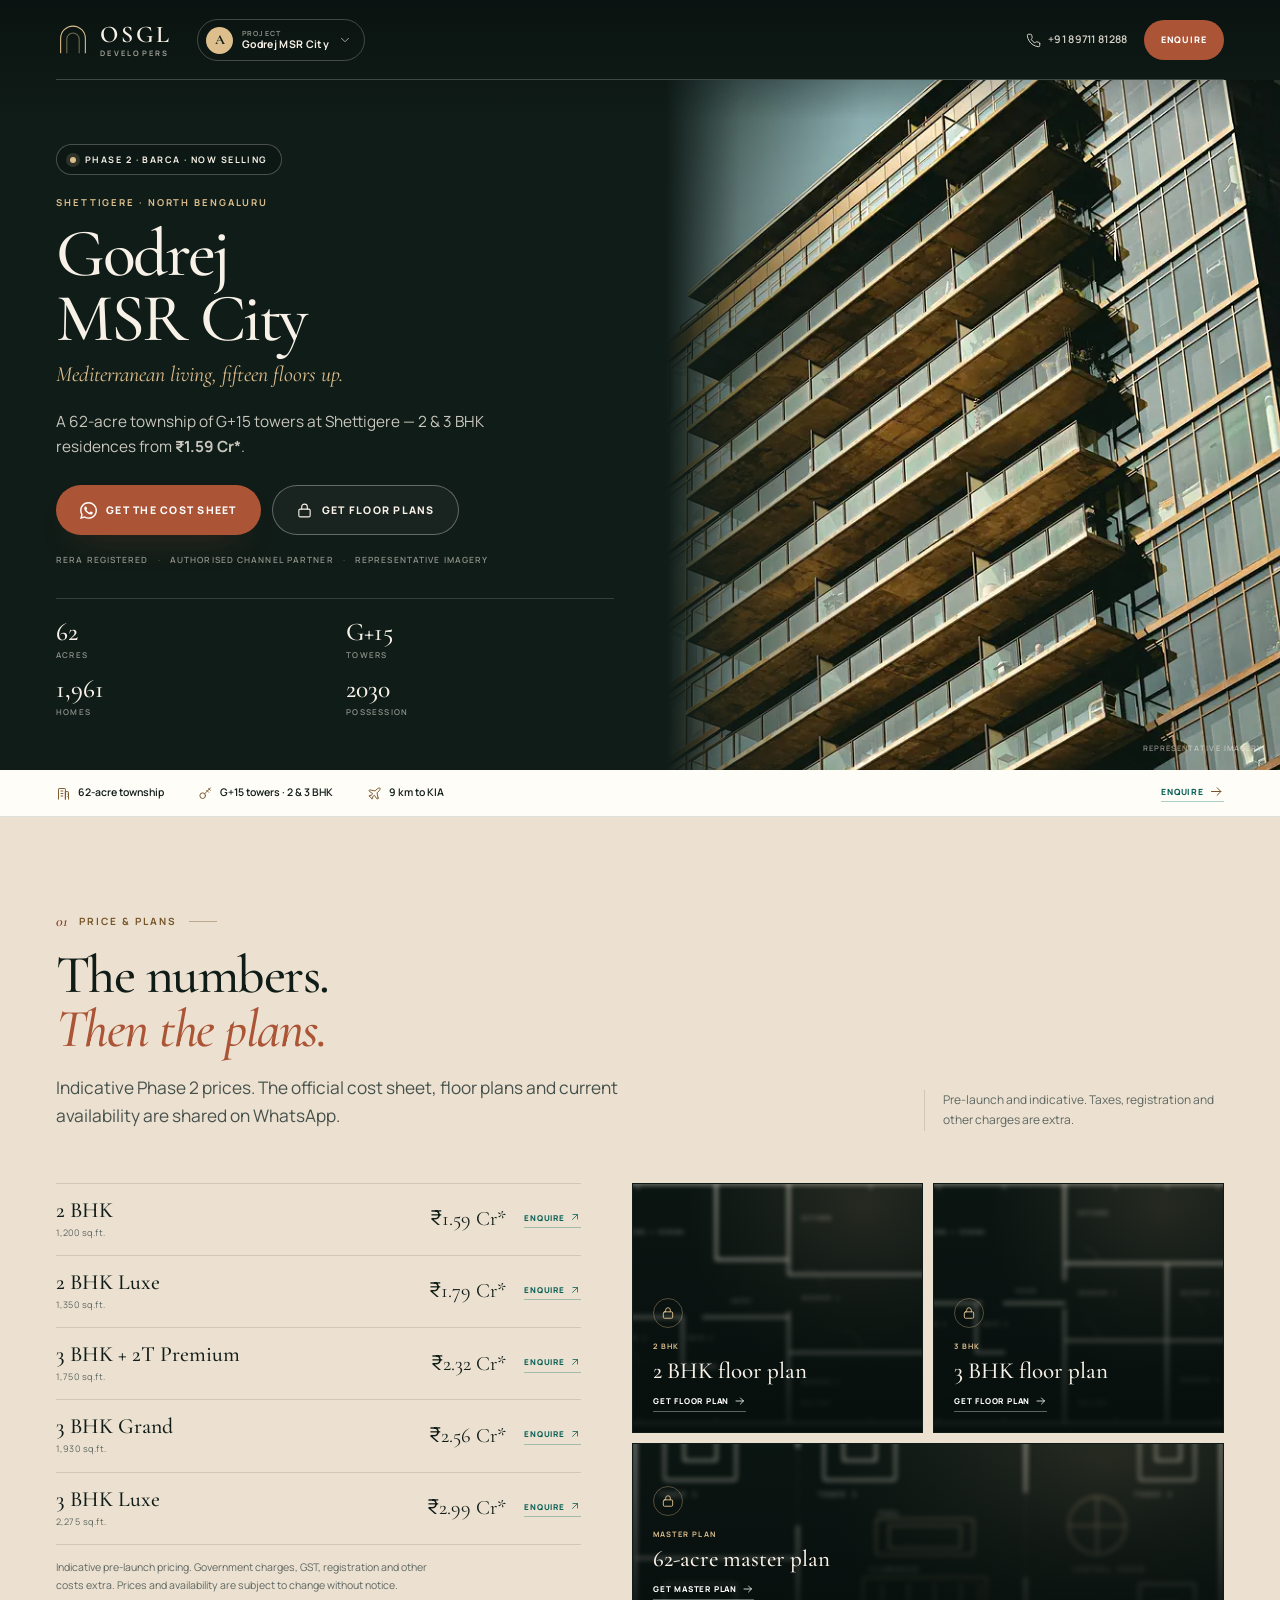
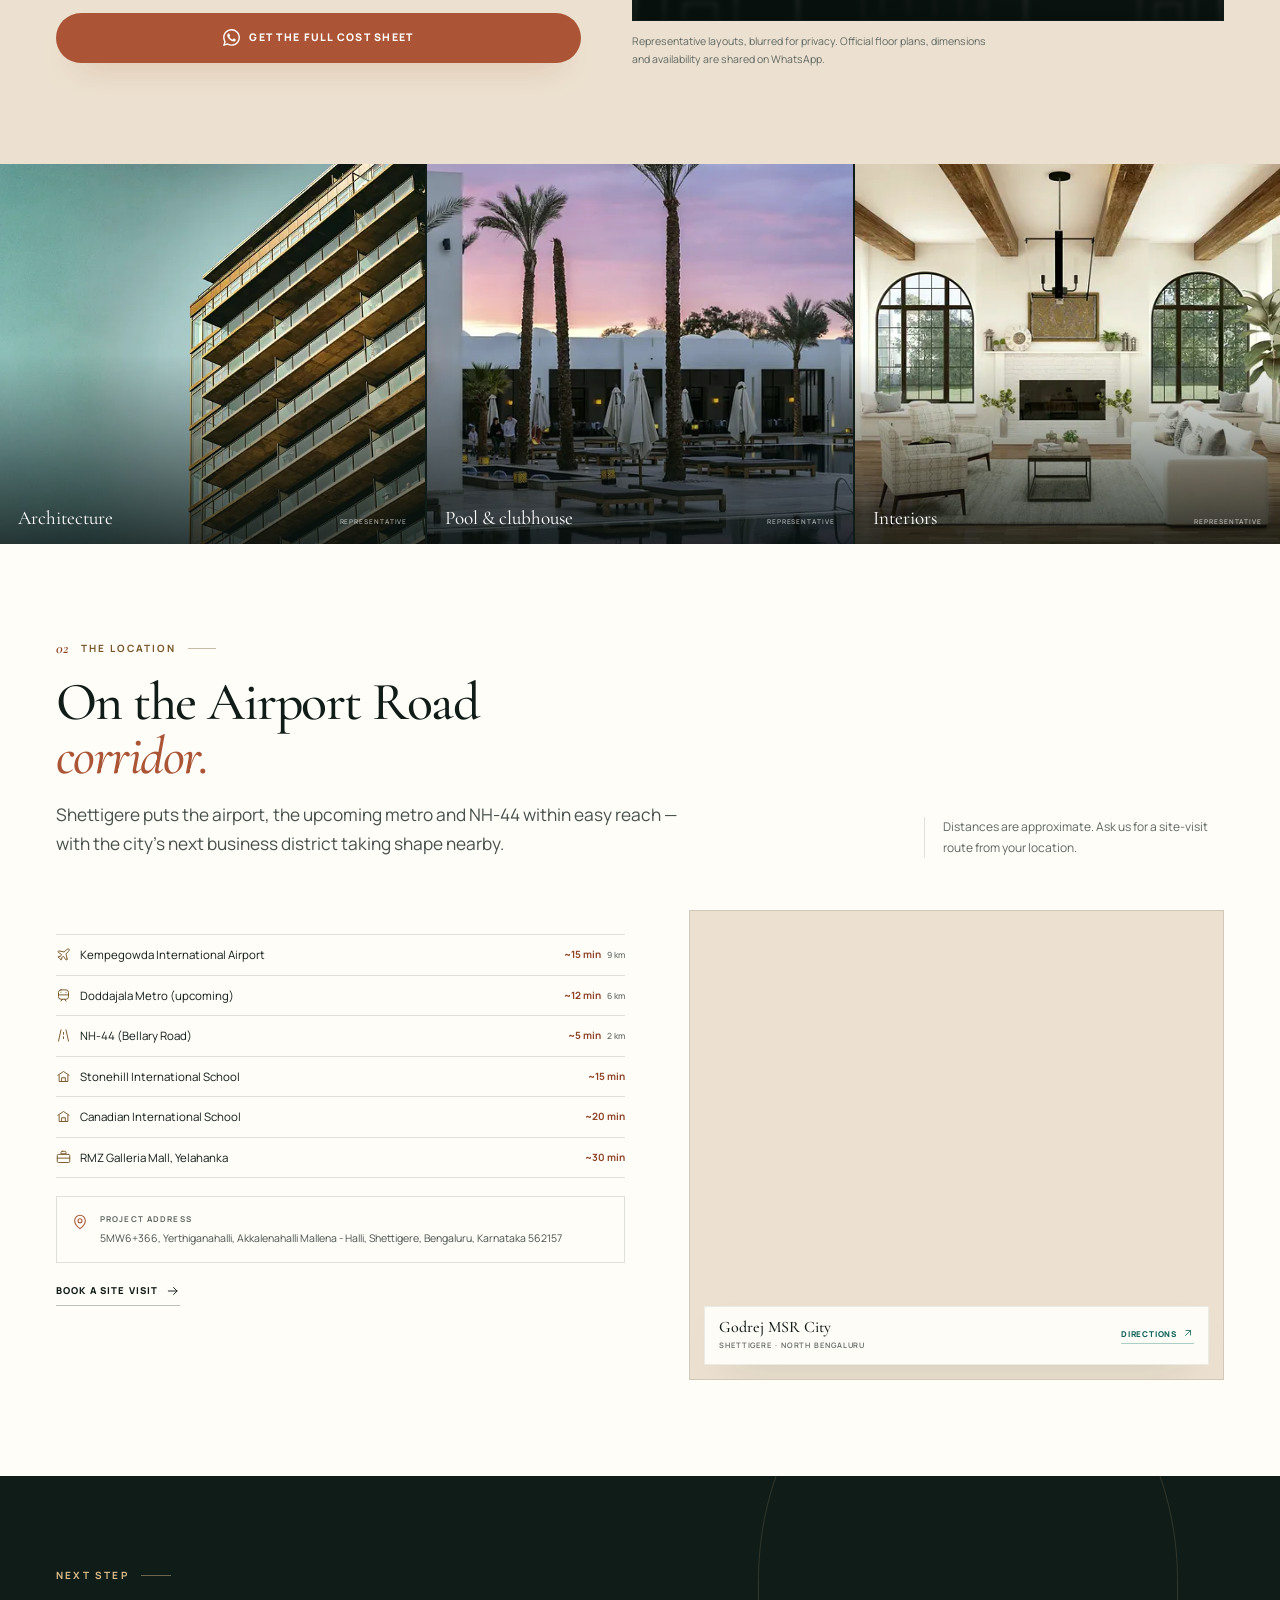
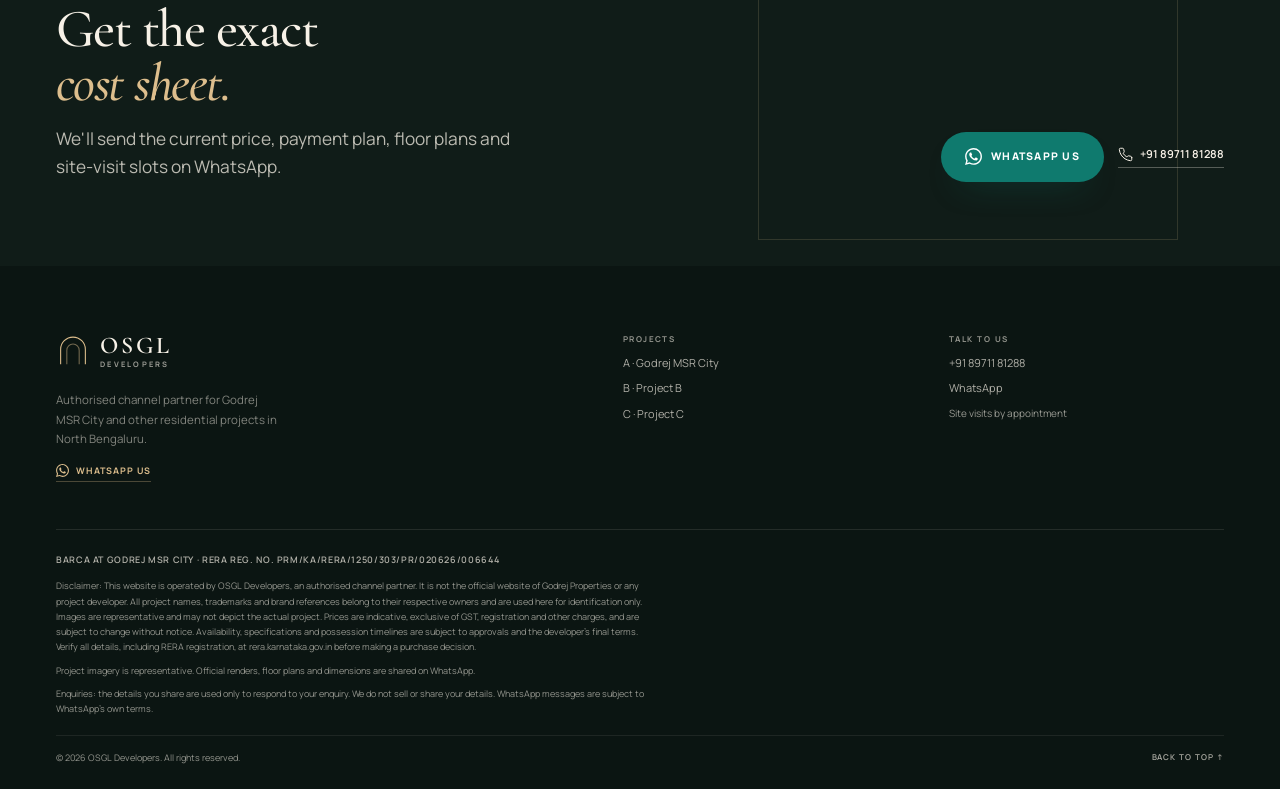
==== godrej-msr-city/index.html @ 73203fa9 "added template for project b and c and improved the godrej project" ====
<!DOCTYPE html>
<html lang="en-IN">
<head>
  <meta charset="UTF-8">
  <meta name="viewport" content="width=device-width, initial-scale=1">
  <meta name="theme-color" content="#101c18">
  <title>Godrej MSR City, Shettigere | 62-Acre Township, G+15, 2 &amp; 3 BHK</title>
  <meta name="description" content="Godrej MSR City at Shettigere — 2 &amp; 3 BHK residences in G+15 towers across a 62-acre township, from ₹1.59 Cr*. Get the cost sheet and floor plans on WhatsApp.">
  <link rel="canonical" href="https://osgldevelopers.com/godrej-msr-city/">
  <meta name="robots" content="index, follow, max-image-preview:large">
  <meta property="og:type" content="website">
  <meta property="og:locale" content="en_IN">
  <meta property="og:site_name" content="OSGL Developers">
  <meta property="og:title" content="Godrej MSR City, Shettigere | 62-Acre Township, G+15, 2 &amp; 3 BHK">
  <meta property="og:description" content="Godrej MSR City at Shettigere — 2 &amp; 3 BHK residences in G+15 towers across a 62-acre township, from ₹1.59 Cr*. Get the cost sheet and floor plans on WhatsApp.">
  <meta property="og:url" content="https://osgldevelopers.com/godrej-msr-city/">
  <meta property="og:image" content="https://osgldevelopers.com/assets/img/og-godrej.jpg">
  <meta property="og:image:width" content="1200">
  <meta property="og:image:height" content="630">
  <meta name="twitter:card" content="summary_large_image">
  <meta name="twitter:title" content="Godrej MSR City, Shettigere | 62-Acre Township, G+15, 2 &amp; 3 BHK">
  <meta name="twitter:description" content="Godrej MSR City at Shettigere — 2 &amp; 3 BHK residences in G+15 towers across a 62-acre township, from ₹1.59 Cr*. Get the cost sheet and floor plans on WhatsApp.">
  <meta name="twitter:image" content="https://osgldevelopers.com/assets/img/og-godrej.jpg">
  <link rel="icon" href="/assets/img/favicon.svg" type="image/svg+xml">
  <link rel="icon" href="/assets/img/favicon-32.png" sizes="32x32" type="image/png">
  <link rel="apple-touch-icon" href="/assets/img/apple-touch-icon.png">
  <link rel="manifest" href="/site.webmanifest">
  <link rel="preload" href="/assets/fonts/cormorant-garamond-normal-latin.woff2" as="font" type="font/woff2" crossorigin>
  <link rel="preload" href="/assets/fonts/cormorant-garamond-italic-latin.woff2" as="font" type="font/woff2" crossorigin>
  <link rel="preload" href="/assets/fonts/manrope-normal-latin.woff2" as="font" type="font/woff2" crossorigin>
  <link rel="preload" as="image" type="image/webp" fetchpriority="high" href="/assets/img/tower-a-1280.webp" imagesrcset="/assets/img/tower-a-640.webp 640w, /assets/img/tower-a-960.webp 960w, /assets/img/tower-a-1280.webp 1280w, /assets/img/tower-a-1600.webp 1600w, /assets/img/tower-a-2000.webp 2000w, /assets/img/tower-a-2560.webp 2560w" imagesizes="(max-width: 960px) 100vw, 46vw">
  <link rel="stylesheet" href="/assets/css/fonts.css">
  <link rel="stylesheet" href="/assets/css/styles.css">
  <noscript><style>.reveal{opacity:1!important;transform:none!important}</style></noscript>
  <script>document.documentElement.classList.add('js');</script>
  <script type="application/ld+json">
{
  "@context": "https://schema.org",
  "@graph": [
    {
      "@type": "ApartmentComplex",
      "@id": "https://osgldevelopers.com/godrej-msr-city/#project",
      "name": "Godrej MSR City",
      "alternateName": "Barca at Godrej MSR City",
      "description": "A 62-acre, Mediterranean-inspired residential township at Shettigere, North Bengaluru, with G+15 towers and 2 and 3 BHK apartments. Possession planned from 2030.",
      "url": "https://osgldevelopers.com/godrej-msr-city/",
      "image": "https://osgldevelopers.com/assets/img/og-godrej.jpg",
      "telephone": "+91-8971181288",
      "numberOfAccommodationUnits": 1961,
      "address": {
        "@type": "PostalAddress",
        "streetAddress": "5MW6+366, Yerthiganahalli, Akkalenahalli Mallena - Halli, Shettigere",
        "addressLocality": "Bengaluru",
        "addressRegion": "Karnataka",
        "postalCode": "562157",
        "addressCountry": "IN"
      },
      "amenityFeature": [
        {
          "@type": "LocationFeatureSpecification",
          "name": "Swimming pool",
          "value": true
        },
        {
          "@type": "LocationFeatureSpecification",
          "name": "Clubhouse",
          "value": true
        },
        {
          "@type": "LocationFeatureSpecification",
          "name": "Gymnasium",
          "value": true
        },
        {
          "@type": "LocationFeatureSpecification",
          "name": "Landscaped gardens",
          "value": true
        },
        {
          "@type": "LocationFeatureSpecification",
          "name": "Sports arena",
          "value": true
        },
        {
          "@type": "LocationFeatureSpecification",
          "name": "Children's play area",
          "value": true
        }
      ],
      "offers": {
        "@type": "Offer",
        "priceCurrency": "INR",
        "price": "15900000",
        "availability": "https://schema.org/PreOrder",
        "url": "https://osgldevelopers.com/godrej-msr-city/#plans"
      },
      "identifier": {
        "@type": "PropertyValue",
        "propertyID": "RERA",
        "value": "PRM/KA/RERA/1250/303/PR/020626/006644"
      }
    },
    {
      "@type": "BreadcrumbList",
      "itemListElement": [
        {
          "@type": "ListItem",
          "position": 1,
          "name": "Home",
          "item": "https://osgldevelopers.com/"
        },
        {
          "@type": "ListItem",
          "position": 2,
          "name": "Godrej MSR City",
          "item": "https://osgldevelopers.com/godrej-msr-city/"
        }
      ]
    }
  ]
}
  </script>
</head>
<body id="top">
  <a class="skip-link" href="#main">Skip to content</a>
  <svg class="svg-sprite" xmlns="http://www.w3.org/2000/svg" aria-hidden="true" focusable="false">
    <symbol id="i-arrow" viewBox="0 0 24 24" fill="none" stroke="currentColor" stroke-width="1.6" stroke-linecap="round" stroke-linejoin="round"><path d="M4 12h15M13 6l6 6-6 6"/></symbol>
    <symbol id="i-arrow-up" viewBox="0 0 24 24" fill="none" stroke="currentColor" stroke-width="1.6" stroke-linecap="round" stroke-linejoin="round"><path d="M7 17 17 7M8 7h9v9"/></symbol>
    <symbol id="i-phone" viewBox="0 0 24 24" fill="none" stroke="currentColor" stroke-width="1.6" stroke-linecap="round" stroke-linejoin="round"><path d="M22 16.92v3a2 2 0 0 1-2.18 2 19.8 19.8 0 0 1-8.63-3.07 19.5 19.5 0 0 1-6-6A19.8 19.8 0 0 1 2.12 4.18 2 2 0 0 1 4.11 2h3a2 2 0 0 1 2 1.72c.13.96.36 1.9.7 2.81a2 2 0 0 1-.45 2.11L8.09 9.91a16 16 0 0 0 6 6l1.27-1.27a2 2 0 0 1 2.11-.45c.91.34 1.85.57 2.81.7A2 2 0 0 1 22 16.92z"/></symbol>
    <symbol id="i-whatsapp" viewBox="0 0 24 24" fill="currentColor"><path d="M17.47 14.38c-.3-.15-1.76-.87-2.03-.97-.27-.1-.47-.15-.67.15-.2.3-.77.97-.94 1.16-.17.2-.35.22-.64.08-.3-.15-1.26-.46-2.39-1.48-.88-.79-1.48-1.76-1.65-2.06-.17-.3-.02-.46.13-.61.13-.13.3-.35.45-.52.15-.17.2-.3.3-.5.1-.2.05-.37-.03-.52-.07-.15-.67-1.61-.92-2.2-.24-.58-.49-.5-.67-.51h-.57c-.2 0-.52.07-.79.37-.27.3-1.04 1.02-1.04 2.48s1.06 2.87 1.21 3.07c.15.2 2.1 3.2 5.08 4.49.71.3 1.26.49 1.69.62.71.23 1.36.2 1.87.12.57-.09 1.76-.72 2.01-1.41.25-.7.25-1.29.17-1.42-.07-.12-.27-.2-.57-.35M12.05 21.8h-.01a9.87 9.87 0 0 1-5.03-1.38l-.36-.21-3.74.98 1-3.65-.24-.37a9.86 9.86 0 0 1-1.51-5.26c0-5.45 4.44-9.89 9.89-9.89 2.64 0 5.12 1.03 6.99 2.9a9.83 9.83 0 0 1 2.89 6.99c0 5.45-4.44 9.89-9.89 9.89m8.41-18.3A11.82 11.82 0 0 0 12.05 0C5.5 0 .16 5.34.16 11.89c0 2.1.55 4.14 1.59 5.95L.06 24l6.3-1.65a11.88 11.88 0 0 0 5.68 1.45h.01c6.55 0 11.89-5.34 11.89-11.89 0-3.18-1.24-6.17-3.48-8.42z"/></symbol>
    <symbol id="i-chevron" viewBox="0 0 24 24" fill="none" stroke="currentColor" stroke-width="1.6" stroke-linecap="round" stroke-linejoin="round"><path d="m6 9 6 6 6-6"/></symbol>
    <symbol id="i-menu" viewBox="0 0 24 24" fill="none" stroke="currentColor" stroke-width="1.6" stroke-linecap="round" stroke-linejoin="round"><path d="M4 7h16M4 12h16M4 17h16"/></symbol>
    <symbol id="i-close" viewBox="0 0 24 24" fill="none" stroke="currentColor" stroke-width="1.6" stroke-linecap="round" stroke-linejoin="round"><path d="M18 6 6 18M6 6l12 12"/></symbol>
    <symbol id="i-check" viewBox="0 0 24 24" fill="none" stroke="currentColor" stroke-width="1.8" stroke-linecap="round" stroke-linejoin="round"><path d="M20 6 9 17l-5-5"/></symbol>
    <symbol id="i-pin" viewBox="0 0 24 24" fill="none" stroke="currentColor" stroke-width="1.6" stroke-linecap="round" stroke-linejoin="round"><path d="M20 10c0 6-8 12-8 12s-8-6-8-12a8 8 0 0 1 16 0z"/><circle cx="12" cy="10" r="3"/></symbol>
    <symbol id="i-plane" viewBox="0 0 24 24" fill="none" stroke="currentColor" stroke-width="1.5" stroke-linecap="round" stroke-linejoin="round"><path d="M17.8 19.2 16 11l3.5-3.5C21 6 21.5 4 21 3.5S18 3 16.5 4.5L13 8 4.8 6.2c-.5-.1-.9.1-1.1.5l-.3.5c-.2.5-.1 1 .3 1.3L9 12l-2 3H4l-1 1 3 2 2 3 1-1v-3l3-2 3.5 5.3c.3.4.8.5 1.3.3l.5-.2c.4-.3.6-.7.5-1.2z"/></symbol>
    <symbol id="i-train" viewBox="0 0 24 24" fill="none" stroke="currentColor" stroke-width="1.5" stroke-linecap="round" stroke-linejoin="round"><rect x="4" y="3" width="16" height="15" rx="4"/><path d="M4 11h16M8 21l2-3M16 21l-2-3M8 7h.01M16 7h.01"/></symbol>
    <symbol id="i-road" viewBox="0 0 24 24" fill="none" stroke="currentColor" stroke-width="1.5" stroke-linecap="round" stroke-linejoin="round"><path d="M4 21 8 3M20 21 16 3M12 7v3M12 14v3"/></symbol>
    <symbol id="i-school" viewBox="0 0 24 24" fill="none" stroke="currentColor" stroke-width="1.5" stroke-linecap="round" stroke-linejoin="round"><path d="m3 10 9-6 9 6M5 10v10h14V10M9 20v-6h6v6"/></symbol>
    <symbol id="i-briefcase" viewBox="0 0 24 24" fill="none" stroke="currentColor" stroke-width="1.5" stroke-linecap="round" stroke-linejoin="round"><path d="M10 2h4a2 2 0 0 1 2 2v2H8V4a2 2 0 0 1 2-2zM20 7H4a2 2 0 0 0-2 2v9a2 2 0 0 0 2 2h16a2 2 0 0 0 2-2V9a2 2 0 0 0-2-2zM2 13h20"/></symbol>
    <symbol id="i-lock" viewBox="0 0 24 24" fill="none" stroke="currentColor" stroke-width="1.6" stroke-linecap="round" stroke-linejoin="round"><rect x="4" y="10" width="16" height="11" rx="2"/><path d="M8 10V7a4 4 0 0 1 8 0v3"/></symbol>
    <symbol id="i-building" viewBox="0 0 24 24" fill="none" stroke="currentColor" stroke-width="1.5" stroke-linecap="round" stroke-linejoin="round"><path d="M4 21V5a1 1 0 0 1 1-1h9a1 1 0 0 1 1 1v16M15 21V9h4a1 1 0 0 1 1 1v11M8 8h3M8 12h3M8 16h3M18 13h.01M18 17h.01"/></symbol>
    <symbol id="i-leaf" viewBox="0 0 24 24" fill="none" stroke="currentColor" stroke-width="1.5" stroke-linecap="round" stroke-linejoin="round"><path d="M11 20A7 7 0 0 1 9.8 6.1C15.5 5 17 4.5 19 2c1 2 2 4.2 2 8 0 5.5-4.8 10-10 10zM2 21c0-3 1.85-5.36 5.08-6C9.5 14.52 12 13 13 12"/></symbol>
    <symbol id="i-key" viewBox="0 0 24 24" fill="none" stroke="currentColor" stroke-width="1.5" stroke-linecap="round" stroke-linejoin="round"><circle cx="7.5" cy="15.5" r="4.5"/><path d="m10.7 12.3 9.3-9.3M17 4l3 3M14 7l3 3"/></symbol>
    <symbol id="i-calendar" viewBox="0 0 24 24" fill="none" stroke="currentColor" stroke-width="1.5" stroke-linecap="round" stroke-linejoin="round"><path d="M8 2v4M16 2v4M3 10h18M5 4h14a2 2 0 0 1 2 2v14a2 2 0 0 1-2 2H5a2 2 0 0 1-2-2V6a2 2 0 0 1 2-2z"/></symbol>
    <symbol id="i-map" viewBox="0 0 24 24" fill="none" stroke="currentColor" stroke-width="1.5" stroke-linecap="round" stroke-linejoin="round"><path d="m9 18-6 3V6l6-3 6 3 6-3v15l-6 3-6-3zM9 3v15M15 6v15"/></symbol>
  </svg>
  <header class="site-header" data-header>
    <div class="header-inner">
      <a class="brand" href="/" aria-label="OSGL Developers home">
        <svg class="brand-mark" viewBox="0 0 44 44" aria-hidden="true">
          <path d="M6 39V20a16 16 0 0 1 32 0v19" fill="none" stroke="currentColor" stroke-width="1.4"/>
          <path d="M14 39V21a8 8 0 0 1 16 0v18" fill="none" stroke="currentColor" stroke-width="1.4" opacity=".5"/>
        </svg>
        <span class="brand-words"><span class="brand-name">OSGL</span> <span class="brand-sub">Developers</span></span>
      </a>
      <details class="project-switcher" data-project-switcher>
        <summary>
          <span class="ps-badge">A</span>
          <span class="ps-copy"><small>Project</small><strong>Godrej MSR City</strong></span>
          <svg class="icon ps-chevron" aria-hidden="true"><use href="#i-chevron"/></svg>
        </summary>
        <div class="ps-panel">
          <p class="ps-title">Switch project</p>
          <a class="ps-item is-current" href="/godrej-msr-city/" aria-current="page"><span class="ps-letter">A</span><span class="ps-copy"><strong>Godrej MSR City</strong><small>Shettigere · Now selling</small></span></a>
        <a class="ps-item" href="/project-b/"><span class="ps-letter">B</span><span class="ps-copy"><strong>Project B</strong><small>North Bengaluru · Coming soon</small></span></a>
        <a class="ps-item" href="/project-c/"><span class="ps-letter">C</span><span class="ps-copy"><strong>Project C</strong><small>North Bengaluru · Coming soon</small></span></a>
          <a class="ps-all" href="/">View all projects <svg class="icon" aria-hidden="true"><use href="#i-arrow"/></svg></a>
        </div>
      </details>
      <div class="header-actions">
        <a class="header-phone" href="tel:+918971181288">
          <svg class="icon" aria-hidden="true"><use href="#i-phone"/></svg>
          <span>+91&nbsp;89711&nbsp;81288</span>
        </a>
        <a class="btn btn-primary btn-sm header-cta" href="https://wa.me/918971181288?text=Hi%20OSGL%2C%20I%20would%20like%20the%20current%20cost%20sheet%20and%20floor%20plans%20for%20Godrej%20MSR%20City%2C%20Shettigere." target="_blank" rel="noopener">Enquire</a>
        <button class="menu-toggle" type="button" aria-label="Open menu" aria-expanded="false" aria-controls="mobile-menu" data-menu-toggle>
          <span class="menu-open-icon"><svg class="icon" aria-hidden="true"><use href="#i-menu"/></svg></span>
          <span class="menu-close-icon"><svg class="icon" aria-hidden="true"><use href="#i-close"/></svg></span>
        </button>
      </div>
    </div>
  </header>
  <nav class="mobile-menu" id="mobile-menu" data-mobile-menu aria-label="Mobile menu" inert>
    <div class="mobile-menu-main">
      <p class="mobile-label">Projects</p>
      <a class="mobile-project is-current" href="/godrej-msr-city/"><span>A</span><div><strong>Godrej MSR City</strong><small>Shettigere · Now selling</small></div></a>
        <a class="mobile-project" href="/project-b/"><span>B</span><div><strong>Project B</strong><small>North Bengaluru · Coming soon</small></div></a>
        <a class="mobile-project" href="/project-c/"><span>C</span><div><strong>Project C</strong><small>North Bengaluru · Coming soon</small></div></a>
      <p class="mobile-label mobile-label-gap">On this page</p>
      <div class="mobile-nav">
        <a href="#plans">Price &amp; plans <small>01</small></a>
        <a href="#location">Location <small>02</small></a>
      </div>
    </div>
    <div class="mobile-menu-foot">
      <a class="btn btn-wa btn-block" href="https://wa.me/918971181288?text=Hi%20OSGL%2C%20I%20would%20like%20the%20current%20cost%20sheet%20and%20floor%20plans%20for%20Godrej%20MSR%20City%2C%20Shettigere." target="_blank" rel="noopener">
        <svg class="icon" aria-hidden="true"><use href="#i-whatsapp"/></svg>
        WhatsApp us
      </a>
      <a class="mobile-phone" href="tel:+918971181288">
        <svg class="icon" aria-hidden="true"><use href="#i-phone"/></svg>
        +91&nbsp;89711&nbsp;81288
      </a>
    </div>
  </nav>
  <main id="main">
    <section class="project-hero" aria-labelledby="project-title">
      <div class="project-hero-copy">
        <p class="hero-badge"><span class="badge-dot"></span> Phase 2 · Barca · Now selling</p>
        <p class="hero-location">Shettigere · North Bengaluru</p>
        <h1 id="project-title">Godrej MSR City</h1>
        <p class="hero-tagline">Mediterranean living, fifteen floors up.</p>
        <p class="hero-sub">A 62-acre township of G+15 towers at Shettigere — 2 &amp; 3 BHK residences from <strong class="nowrap">₹1.59 Cr*</strong>.</p>
        <div class="hero-actions">
          <a class="btn btn-primary" href="https://wa.me/918971181288?text=Hi%20OSGL%2C%20I%20would%20like%20the%20current%20cost%20sheet%20and%20floor%20plans%20for%20Godrej%20MSR%20City%2C%20Shettigere." target="_blank" rel="noopener"><svg class="icon" aria-hidden="true"><use href="#i-whatsapp"/></svg>Get the cost sheet</a>
          <a class="btn btn-ghost" href="https://wa.me/918971181288?text=Hi%20OSGL%2C%20please%20share%20the%20official%20floor%20plans%20and%20current%20price%20for%20Godrej%20MSR%20City%2C%20Shettigere." target="_blank" rel="noopener"><svg class="icon" aria-hidden="true"><use href="#i-lock"/></svg>Get floor plans</a>
        </div>
        <p class="hero-note">RERA registered <span>·</span> Authorised channel partner <span>·</span> Representative imagery</p>
        <div class="hero-facts">
          <div class="hero-fact"><strong>62</strong><span>Acres</span></div>
          <div class="hero-fact"><strong>G+15</strong><span>Towers</span></div>
          <div class="hero-fact"><strong>1,961</strong><span>Homes</span></div>
          <div class="hero-fact"><strong>2030</strong><span>Possession</span></div>
        </div>
      </div>
      <figure class="project-hero-media">
        <img src="/assets/img/tower-a-1280.webp" srcset="/assets/img/tower-a-640.webp 640w, /assets/img/tower-a-960.webp 960w, /assets/img/tower-a-1280.webp 1280w, /assets/img/tower-a-1600.webp 1600w, /assets/img/tower-a-2000.webp 2000w, /assets/img/tower-a-2560.webp 2560w" sizes="(max-width: 960px) 100vw, 46vw" alt="A modern G+15 residential tower with glass balconies at golden hour" width="1280" height="1600" fetchpriority="high" decoding="async">
        <figcaption>Representative imagery</figcaption>
      </figure>
    </section>
    <div class="quick-highlights">
      <div class="container quick-highlights-inner">
        <span><svg class="icon" aria-hidden="true"><use href="#i-building"/></svg>62-acre township</span>
        <span><svg class="icon" aria-hidden="true"><use href="#i-key"/></svg>G+15 towers · 2 &amp; 3 BHK</span>
        <span><svg class="icon" aria-hidden="true"><use href="#i-plane"/></svg>9 km to KIA</span>
        <a href="https://wa.me/918971181288?text=Hi%20OSGL%2C%20I%20would%20like%20the%20current%20cost%20sheet%20and%20floor%20plans%20for%20Godrej%20MSR%20City%2C%20Shettigere." target="_blank" rel="noopener">Enquire <svg class="icon" aria-hidden="true"><use href="#i-arrow"/></svg></a>
      </div>
    </div>
    <section class="section section-cream" id="plans" aria-labelledby="plans-title">
      <div class="container">
        <div class="section-head-row">
          <div class="section-head">
            <p class="section-label"><span>01</span> Price &amp; plans</p>
            <h2 id="plans-title">The numbers.<br><em>Then the plans.</em></h2>
            <p class="lead">Indicative Phase 2 prices. The official cost sheet, floor plans and current availability are shared on WhatsApp.</p>
          </div>
          <p class="section-head-note">Pre-launch and indicative. Taxes, registration and other charges are extra.</p>
        </div>
        <div class="plans-grid">
          <div class="price-list">
              <div class="price-row">
                <div class="price-type"><strong>2 BHK</strong><small>1,200 sq.ft.</small></div>
                <span class="price-amount">₹1.59 Cr*</span>
                <a class="price-cta" href="https://wa.me/918971181288?text=Hi%20OSGL%2C%20please%20share%20the%20cost%20sheet%20for%20the%202%20BHK%20%281%2C200%20sq.ft.%29%20at%20Godrej%20MSR%20City." target="_blank" rel="noopener">Enquire <svg class="icon" aria-hidden="true"><use href="#i-arrow-up"/></svg></a>
              </div>
              <div class="price-row">
                <div class="price-type"><strong>2 BHK Luxe</strong><small>1,350 sq.ft.</small></div>
                <span class="price-amount">₹1.79 Cr*</span>
                <a class="price-cta" href="https://wa.me/918971181288?text=Hi%20OSGL%2C%20please%20share%20the%20cost%20sheet%20for%20the%202%20BHK%20Luxe%20%281%2C350%20sq.ft.%29%20at%20Godrej%20MSR%20City." target="_blank" rel="noopener">Enquire <svg class="icon" aria-hidden="true"><use href="#i-arrow-up"/></svg></a>
              </div>
              <div class="price-row">
                <div class="price-type"><strong>3 BHK + 2T Premium</strong><small>1,750 sq.ft.</small></div>
                <span class="price-amount">₹2.32 Cr*</span>
                <a class="price-cta" href="https://wa.me/918971181288?text=Hi%20OSGL%2C%20please%20share%20the%20cost%20sheet%20for%20the%203%20BHK%20%2B%202T%20Premium%20%281%2C750%20sq.ft.%29%20at%20Godrej%20MSR%20City." target="_blank" rel="noopener">Enquire <svg class="icon" aria-hidden="true"><use href="#i-arrow-up"/></svg></a>
              </div>
              <div class="price-row">
                <div class="price-type"><strong>3 BHK Grand</strong><small>1,930 sq.ft.</small></div>
                <span class="price-amount">₹2.56 Cr*</span>
                <a class="price-cta" href="https://wa.me/918971181288?text=Hi%20OSGL%2C%20please%20share%20the%20cost%20sheet%20for%20the%203%20BHK%20Grand%20%281%2C930%20sq.ft.%29%20at%20Godrej%20MSR%20City." target="_blank" rel="noopener">Enquire <svg class="icon" aria-hidden="true"><use href="#i-arrow-up"/></svg></a>
              </div>
              <div class="price-row">
                <div class="price-type"><strong>3 BHK Luxe</strong><small>2,275 sq.ft.</small></div>
                <span class="price-amount">₹2.99 Cr*</span>
                <a class="price-cta" href="https://wa.me/918971181288?text=Hi%20OSGL%2C%20please%20share%20the%20cost%20sheet%20for%20the%203%20BHK%20Luxe%20%282%2C275%20sq.ft.%29%20at%20Godrej%20MSR%20City." target="_blank" rel="noopener">Enquire <svg class="icon" aria-hidden="true"><use href="#i-arrow-up"/></svg></a>
              </div>
            <p class="fineprint">Indicative pre-launch pricing. Government charges, GST, registration and other costs extra. Prices and availability are subject to change without notice.</p>
            <a class="btn btn-primary" href="https://wa.me/918971181288?text=Hi%20OSGL%2C%20please%20share%20the%20full%20cost%20sheet%20and%20payment%20plan%20for%20Godrej%20MSR%20City." target="_blank" rel="noopener"><svg class="icon" aria-hidden="true"><use href="#i-whatsapp"/></svg>Get the full cost sheet</a>
          </div>
          <div class="plan-grid">
            <a class="plan-card" href="https://wa.me/918971181288?text=Hi%20OSGL%2C%20please%20share%20the%20official%202%20BHK%20floor%20plan%20and%20current%20price%20at%20Godrej%20MSR%20City." target="_blank" rel="noopener">
              <div class="plan-visual"><img src="/assets/img/plan-2bhk.svg" alt="" aria-hidden="true" width="800" height="620" loading="lazy" decoding="async"></div>
              <div class="plan-content">
                <span class="plan-lock"><svg class="icon" aria-hidden="true"><use href="#i-lock"/></svg></span>
                <span class="plan-label">2 BHK</span>
                <span class="plan-title">2 BHK floor plan</span>
                <span class="plan-cta">Get floor plan <svg class="icon" aria-hidden="true"><use href="#i-arrow"/></svg></span>
              </div>
            </a>
            <a class="plan-card" href="https://wa.me/918971181288?text=Hi%20OSGL%2C%20please%20share%20the%20official%203%20BHK%20floor%20plan%20and%20current%20price%20at%20Godrej%20MSR%20City." target="_blank" rel="noopener">
              <div class="plan-visual"><img src="/assets/img/plan-3bhk.svg" alt="" aria-hidden="true" width="800" height="620" loading="lazy" decoding="async"></div>
              <div class="plan-content">
                <span class="plan-lock"><svg class="icon" aria-hidden="true"><use href="#i-lock"/></svg></span>
                <span class="plan-label">3 BHK</span>
                <span class="plan-title">3 BHK floor plan</span>
                <span class="plan-cta">Get floor plan <svg class="icon" aria-hidden="true"><use href="#i-arrow"/></svg></span>
              </div>
            </a>
            <a class="plan-card plan-card-wide" href="https://wa.me/918971181288?text=Hi%20OSGL%2C%20please%20share%20the%20master%20plan%20and%20current%20availability%20at%20Godrej%20MSR%20City." target="_blank" rel="noopener">
              <div class="plan-visual"><img src="/assets/img/plan-master.svg" alt="" aria-hidden="true" width="1000" height="620" loading="lazy" decoding="async"></div>
              <div class="plan-content">
                <span class="plan-lock"><svg class="icon" aria-hidden="true"><use href="#i-lock"/></svg></span>
                <span class="plan-label">Master plan</span>
                <span class="plan-title">62-acre master plan</span>
                <span class="plan-cta">Get master plan <svg class="icon" aria-hidden="true"><use href="#i-arrow"/></svg></span>
              </div>
            </a>
            <p class="fineprint">Representative layouts, blurred for privacy. Official floor plans, dimensions and availability are shared on WhatsApp.</p>
          </div>
        </div>
      </div>
    </section>
    <section class="gallery-strip" aria-label="Representative project imagery">
      <figure>
        <img src="/assets/img/detail-a-1600.webp" srcset="/assets/img/detail-a-960.webp 960w, /assets/img/detail-a-1600.webp 1600w, /assets/img/detail-a-2400.webp 2400w" sizes="33vw" alt="Detail of the tower facade and balconies" width="1600" height="900" loading="lazy" decoding="async">
        <figcaption><span>Architecture</span><small>Representative</small></figcaption>
      </figure>
      <figure>
        <img src="/assets/img/pool-1200.webp" srcset="/assets/img/pool-480.webp 480w, /assets/img/pool-800.webp 800w, /assets/img/pool-1200.webp 1200w, /assets/img/pool-1600.webp 1600w" sizes="33vw" alt="A Mediterranean-style pool deck at dusk" width="1200" height="1500" loading="lazy" decoding="async">
        <figcaption><span>Pool &amp; clubhouse</span><small>Representative</small></figcaption>
      </figure>
      <figure>
        <img src="/assets/img/interior-1200.webp" srcset="/assets/img/interior-480.webp 480w, /assets/img/interior-800.webp 800w, /assets/img/interior-1200.webp 1200w, /assets/img/interior-1600.webp 1600w" sizes="33vw" alt="A warm, light-filled living room with arched windows" width="1200" height="1500" loading="lazy" decoding="async">
        <figcaption><span>Interiors</span><small>Representative</small></figcaption>
      </figure>
    </section>
    <section class="section section-paper" id="location" aria-labelledby="location-title">
      <div class="container">
        <div class="section-head-row">
          <div class="section-head">
            <p class="section-label"><span>02</span> The location</p>
            <h2 id="location-title">On the Airport Road<br><em>corridor.</em></h2>
            <p class="lead">Shettigere puts the airport, the upcoming metro and NH-44 within easy reach — with the city's next business district taking shape nearby.</p>
          </div>
          <p class="section-head-note">Distances are approximate. Ask us for a site-visit route from your location.</p>
        </div>
        <div class="location-grid">
          <div class="location-copy">
            <ul class="distance-list">
              <li><span class="distance-name"><svg class="icon" aria-hidden="true"><use href="#i-plane"/></svg>Kempegowda International Airport</span><span class="distance-value">~15 min <small>9 km</small></span></li>
              <li><span class="distance-name"><svg class="icon" aria-hidden="true"><use href="#i-train"/></svg>Doddajala Metro (upcoming)</span><span class="distance-value">~12 min <small>6 km</small></span></li>
              <li><span class="distance-name"><svg class="icon" aria-hidden="true"><use href="#i-road"/></svg>NH-44 (Bellary Road)</span><span class="distance-value">~5 min <small>2 km</small></span></li>
              <li><span class="distance-name"><svg class="icon" aria-hidden="true"><use href="#i-school"/></svg>Stonehill International School</span><span class="distance-value">~15 min</span></li>
              <li><span class="distance-name"><svg class="icon" aria-hidden="true"><use href="#i-school"/></svg>Canadian International School</span><span class="distance-value">~20 min</span></li>
              <li><span class="distance-name"><svg class="icon" aria-hidden="true"><use href="#i-briefcase"/></svg>RMZ Galleria Mall, Yelahanka</span><span class="distance-value">~30 min</span></li>
            </ul>
            <div class="address-box">
              <svg class="icon" aria-hidden="true"><use href="#i-pin"/></svg>
              <div><span>Project address</span><p>5MW6+366, Yerthiganahalli, Akkalenahalli Mallena - Halli, Shettigere, Bengaluru, Karnataka 562157</p></div>
            </div>
            <a class="link-arrow site-visit-link" href="https://wa.me/918971181288?text=Hi%20OSGL%2C%20I%20would%20like%20to%20book%20a%20site%20visit%20to%20Godrej%20MSR%20City%2C%20Shettigere." target="_blank" rel="noopener">Book a site visit <svg class="icon" aria-hidden="true"><use href="#i-arrow"/></svg></a>
          </div>
          <div class="map-frame">
            <iframe title="Map showing Godrej MSR City at Shettigere, North Bengaluru" src="https://www.google.com/maps?q=Godrej%20MSR%20City%2C%20Shettigere&amp;z=15&amp;output=embed" loading="lazy" referrerpolicy="no-referrer-when-downgrade" allowfullscreen></iframe>
            <div class="map-card">
              <div><strong>Godrej MSR City</strong><small>Shettigere · North Bengaluru</small></div>
              <a href="https://www.google.com/maps/dir/?api=1&amp;destination=Godrej%20MSR%20City%2C%20Shettigere%2C%20Bengaluru" target="_blank" rel="noopener">Directions <svg class="icon" aria-hidden="true"><use href="#i-arrow-up"/></svg></a>
            </div>
          </div>
        </div>
      </div>
    </section>
    <section class="cta-band" aria-labelledby="cta-title">
      <div class="container cta-inner">
        <div>
          <p class="eyebrow eyebrow-light">Next step</p>
          <h2 id="cta-title">Get the exact<br><em>cost sheet.</em></h2>
          <p class="lead">We'll send the current price, payment plan, floor plans and site-visit slots on WhatsApp.</p>
        </div>
        <div class="cta-actions">
          <a class="btn btn-wa" href="https://wa.me/918971181288?text=Hi%20OSGL%2C%20I%20would%20like%20the%20current%20cost%20sheet%20and%20floor%20plans%20for%20Godrej%20MSR%20City%2C%20Shettigere." target="_blank" rel="noopener"><svg class="icon" aria-hidden="true"><use href="#i-whatsapp"/></svg>WhatsApp us</a>
          <a class="cta-phone" href="tel:+918971181288"><svg class="icon" aria-hidden="true"><use href="#i-phone"/></svg>+91&nbsp;89711&nbsp;81288</a>
        </div>
      </div>
    </section>
  </main>
  <footer class="site-footer">
    <div class="container footer-top">
      <div class="footer-brand">
        <a class="brand brand-light" href="/" aria-label="OSGL Developers home">
          <svg class="brand-mark" viewBox="0 0 44 44" aria-hidden="true">
            <path d="M6 39V20a16 16 0 0 1 32 0v19" fill="none" stroke="currentColor" stroke-width="1.4"/>
            <path d="M14 39V21a8 8 0 0 1 16 0v18" fill="none" stroke="currentColor" stroke-width="1.4" opacity=".5"/>
          </svg>
          <span class="brand-words"><span class="brand-name">OSGL</span> <span class="brand-sub">Developers</span></span>
        </a>
        <p>Authorised channel partner for Godrej MSR City and other residential projects in North Bengaluru.</p>
        <a class="footer-wa" href="https://wa.me/918971181288?text=Hi%20OSGL%2C%20I%20would%20like%20to%20know%20more%20about%20your%20residential%20projects%20in%20North%20Bengaluru." target="_blank" rel="noopener">
          <svg class="icon" aria-hidden="true"><use href="#i-whatsapp"/></svg>
          WhatsApp us
        </a>
      </div>
      <nav class="footer-nav" aria-label="Projects">
        <h3>Projects</h3>
        <a href="/godrej-msr-city/">A · Godrej MSR City</a>
        <a href="/project-b/">B · Project B</a>
        <a href="/project-c/">C · Project C</a>
      </nav>
      <div class="footer-contact">
        <h3>Talk to us</h3>
        <a href="tel:+918971181288">+91&nbsp;89711&nbsp;81288</a>
        <a href="https://wa.me/918971181288?text=Hi%20OSGL%2C%20I%20would%20like%20to%20know%20more%20about%20your%20residential%20projects%20in%20North%20Bengaluru." target="_blank" rel="noopener">WhatsApp</a>
        <p>Site visits by appointment</p>
      </div>
    </div>
    <div class="container footer-legal">
      <p class="footer-rera">BARCA AT GODREJ MSR CITY · RERA Reg. No. PRM/KA/RERA/1250/303/PR/020626/006644</p>
      <p>Disclaimer: This website is operated by OSGL Developers, an authorised channel partner. It is not the official website of Godrej Properties or any project developer. All project names, trademarks and brand references belong to their respective owners and are used here for identification only. Images are representative and may not depict the actual project. Prices are indicative, exclusive of GST, registration and other charges, and are subject to change without notice. Availability, specifications and possession timelines are subject to approvals and the developer's final terms. Verify all details, including RERA registration, at rera.karnataka.gov.in before making a purchase decision.</p>
      <p>Project imagery is representative. Official renders, floor plans and dimensions are shared on WhatsApp.</p>
      <p>Enquiries: the details you share are used only to respond to your enquiry. We do not sell or share your details. WhatsApp messages are subject to WhatsApp's own terms.</p>
      <div class="footer-bottom">
        <p>© 2026 OSGL Developers. All rights reserved.</p>
        <a href="#top">Back to top ↑</a>
      </div>
    </div>
  </footer>
  <a class="float-wa" href="https://wa.me/918971181288?text=Hi%20OSGL%2C%20I%20would%20like%20the%20current%20cost%20sheet%20and%20floor%20plans%20for%20Godrej%20MSR%20City%2C%20Shettigere." target="_blank" rel="noopener" aria-label="Chat with OSGL on WhatsApp">
    <svg class="icon" aria-hidden="true"><use href="#i-whatsapp"/></svg>
    <span class="float-label">Chat with us</span>
  </a>
  <nav class="mobile-bar" aria-label="Quick contact">
    <a href="tel:+918971181288">
      <svg class="icon" aria-hidden="true"><use href="#i-phone"/></svg>
      <span>Call</span>
    </a>
    <a class="mobile-bar-wa" href="https://wa.me/918971181288?text=Hi%20OSGL%2C%20I%20would%20like%20the%20current%20cost%20sheet%20and%20floor%20plans%20for%20Godrej%20MSR%20City%2C%20Shettigere." target="_blank" rel="noopener">
      <svg class="icon" aria-hidden="true"><use href="#i-whatsapp"/></svg>
      <span>WhatsApp</span>
    </a>
    <a href="https://wa.me/918971181288?text=Hi%20OSGL%2C%20please%20share%20the%20official%20floor%20plans%20and%20current%20price%20for%20Godrej%20MSR%20City%2C%20Shettigere." target="_blank" rel="noopener">
      <svg class="icon" aria-hidden="true"><use href="#i-lock"/></svg>
      <span>Floor plan</span>
    </a>
  </nav>
  <script src="/assets/js/main.js" defer></script>
</body>
</html>
---- assets/css/fonts.css ----
@font-face{
  font-family:'Cormorant Garamond';
  font-style:italic;
  font-weight:400 700;
  font-display:swap;
  src:url('../fonts/cormorant-garamond-italic-latin.woff2') format('woff2');
  unicode-range:U+0000-00FF, U+0131, U+0152-0153, U+02BB-02BC, U+02C6, U+02DA, U+02DC, U+0304, U+0308, U+0329, U+2000-206F, U+20AC, U+2122, U+2191, U+2193, U+2212, U+2215, U+FEFF, U+FFFD;
}
@font-face{
  font-family:'Cormorant Garamond';
  font-style:normal;
  font-weight:400 700;
  font-display:swap;
  src:url('../fonts/cormorant-garamond-normal-latin.woff2') format('woff2');
  unicode-range:U+0000-00FF, U+0131, U+0152-0153, U+02BB-02BC, U+02C6, U+02DA, U+02DC, U+0304, U+0308, U+0329, U+2000-206F, U+20AC, U+2122, U+2191, U+2193, U+2212, U+2215, U+FEFF, U+FFFD;
}
@font-face{
  font-family:'Manrope';
  font-style:normal;
  font-weight:300 800;
  font-display:swap;
  src:url('../fonts/manrope-normal-latin-ext.woff2') format('woff2');
  unicode-range:U+0100-02BA, U+02BD-02C5, U+02C7-02CC, U+02CE-02D7, U+02DD-02FF, U+0304, U+0308, U+0329, U+1D00-1DBF, U+1E00-1E9F, U+1EF2-1EFF, U+2020, U+20A0-20AB, U+20AD-20C4, U+2113, U+2C60-2C7F, U+A720-A7FF;
}
@font-face{
  font-family:'Manrope';
  font-style:normal;
  font-weight:300 800;
  font-display:swap;
  src:url('../fonts/manrope-normal-latin.woff2') format('woff2');
  unicode-range:U+0000-00FF, U+0131, U+0152-0153, U+02BB-02BC, U+02C6, U+02DA, U+02DC, U+0304, U+0308, U+0329, U+2000-206F, U+20AC, U+2122, U+2191, U+2193, U+2212, U+2215, U+FEFF, U+FFFD;
}
---- assets/css/styles.css ----
/* ==========================================================================
   OSGL Developers — project portfolio
   4 pages · short-form · WhatsApp-first · high-rise
   ========================================================================== */

/* --------------------------------------------------------------------------
   1. Tokens
   -------------------------------------------------------------------------- */
:root {
  --ink: #101c18;
  --ink-soft: #18271f;
  --cream: #f7f1e7;
  --cream-2: #ece1d0;
  --paper: #fffdf8;
  --sand: #ddcdb5;

  --terracotta: #ab5536;
  --terracotta-deep: #8e4329;
  --gold: #b98d55;
  --gold-deep: #765528;
  --gold-light: #ddbe8d;

  --muted: #46514c;
  --muted-2: #5d6661;
  --muted-light: rgba(247, 241, 231, .74);
  --muted-light-2: rgba(247, 241, 231, .52);

  --line: rgba(20, 33, 29, .13);
  --line-light: rgba(247, 241, 231, .14);

  --wa: #0f7a6e;
  --wa-dark: #0b6259;

  --font-display: 'Cormorant Garamond', 'Iowan Old Style', 'Manrope', Georgia, serif;
  --font-body: 'Manrope', system-ui, -apple-system, BlinkMacSystemFont, 'Segoe UI', sans-serif;

  --container: 1200px;
  --gutter: clamp(20px, 4.5vw, 56px);
  --header-h: 80px;
  --ease: cubic-bezier(.22, .61, .36, 1);
  --shadow-sm: 0 16px 40px -26px rgba(16, 28, 24, .5);
  --shadow-md: 0 40px 100px -50px rgba(16, 28, 24, .6);
}

/* --------------------------------------------------------------------------
   2. Reset & base
   -------------------------------------------------------------------------- */
*,
*::before,
*::after { box-sizing: border-box; }

html {
  scroll-behavior: smooth;
  -webkit-text-size-adjust: 100%;
}

body {
  margin: 0;
  background: var(--cream);
  color: var(--ink);
  font-family: var(--font-body);
  font-size: 16px;
  line-height: 1.7;
  -webkit-font-smoothing: antialiased;
  -moz-osx-font-smoothing: grayscale;
  overflow-x: hidden;
}

body.no-scroll { overflow: hidden; }

img,
picture,
svg { display: block; }
img { max-width: 100%; }

a { color: inherit; text-decoration: none; }

button {
  font: inherit;
  color: inherit;
  background: none;
  border: 0;
  cursor: pointer;
}

h1, h2, h3, h4, p, figure, ul, ol, dl, dd { margin: 0; }
ul, ol { padding: 0; list-style: none; }

:focus-visible {
  outline: 2px solid var(--gold);
  outline-offset: 4px;
}

::selection { background: var(--terracotta); color: #fff; }

[hidden] { display: none !important; }

.svg-sprite {
  position: absolute;
  width: 0;
  height: 0;
  overflow: hidden;
}

.icon {
  width: 1.15em;
  height: 1.15em;
  flex: none;
  display: inline-block;
  vertical-align: -.15em;
}

.sr-only {
  position: absolute;
  width: 1px;
  height: 1px;
  padding: 0;
  margin: -1px;
  overflow: hidden;
  clip: rect(0, 0, 0, 0);
  white-space: nowrap;
  border: 0;
}

.skip-link {
  position: fixed;
  top: 12px;
  left: 12px;
  z-index: 400;
  padding: 12px 18px;
  background: var(--ink);
  color: var(--cream);
  border-radius: 2px;
  font-size: 12px;
  font-weight: 700;
  transform: translateY(-160%);
  transition: transform .25s var(--ease);
}
.skip-link:focus { transform: translateY(0); }

/* --------------------------------------------------------------------------
   3. Typography
   -------------------------------------------------------------------------- */
h1, h2, h3 {
  font-family: var(--font-display);
  font-weight: 500;
  line-height: 1.02;
  letter-spacing: -.02em;
  color: var(--ink);
  text-wrap: balance;
}

h1 {
  font-size: clamp(3.2rem, 6vw, 5.3rem);
  line-height: .95;
  letter-spacing: -.035em;
}

h2 {
  font-size: clamp(2.4rem, 4.2vw, 3.8rem);
  line-height: 1;
  letter-spacing: -.028em;
}

h3 {
  font-size: clamp(1.3rem, 1.9vw, 1.6rem);
  line-height: 1.14;
}

em {
  font-style: italic;
  color: var(--terracotta);
}

p { color: var(--muted); }
strong { font-weight: 700; }

/* --------------------------------------------------------------------------
   4. Layout utilities
   -------------------------------------------------------------------------- */
.container {
  width: min(var(--container), calc(100% - (var(--gutter) * 2)));
  margin-inline: auto;
}

.section {
  position: relative;
  padding: clamp(58px, 7.5vw, 104px) 0;
}

section[id] { scroll-margin-top: calc(var(--header-h) + 16px); }

.section-paper { background: var(--paper); }
.section-cream { background: var(--cream-2); }
.section-ink { background: var(--ink); color: var(--cream); }
.section-ink h2 { color: var(--cream); }
.section-ink h2 em { color: var(--gold-light); }
.section-ink p { color: var(--muted-light); }

.eyebrow {
  display: inline-flex;
  align-items: center;
  gap: 12px;
  margin-bottom: 18px;
  font-size: 10px;
  font-weight: 700;
  letter-spacing: .22em;
  text-transform: uppercase;
  color: var(--gold-deep);
}
.eyebrow::after {
  content: "";
  width: 30px;
  height: 1px;
  background: currentColor;
  opacity: .45;
}
.eyebrow-light { color: var(--gold-light); }

.section-label {
  display: flex;
  align-items: center;
  gap: 12px;
  margin-bottom: 18px;
  font-size: 10px;
  font-weight: 700;
  letter-spacing: .2em;
  text-transform: uppercase;
  color: var(--gold-deep);
}
.section-label span {
  font-family: var(--font-display);
  font-size: 15px;
  font-style: italic;
  font-weight: 600;
  letter-spacing: 0;
  color: var(--terracotta-deep);
  line-height: 1;
}
.section-label::after {
  content: "";
  width: 28px;
  height: 1px;
  background: currentColor;
  opacity: .4;
}

.section-head {
  max-width: 760px;
  margin-bottom: clamp(30px, 4.5vw, 52px);
}
.section-head h2 { margin-bottom: 18px; }
.section-head .lead { margin-top: 0; }

.section-head-row {
  display: flex;
  align-items: flex-end;
  justify-content: space-between;
  gap: 40px;
  flex-wrap: wrap;
  margin-bottom: clamp(30px, 4.5vw, 52px);
}
.section-head-row .section-head { margin-bottom: 0; }
.section-head-note {
  max-width: 300px;
  padding-left: 18px;
  border-left: 1px solid var(--line);
  font-size: 12px;
  line-height: 1.7;
  color: var(--muted-2);
}

.lead {
  max-width: 58ch;
  font-size: clamp(1rem, 1.35vw, 1.14rem);
  line-height: 1.65;
  color: var(--muted);
}

.fineprint {
  max-width: 62ch;
  font-size: 10.5px;
  line-height: 1.7;
  color: var(--muted-2);
}

.nowrap { white-space: nowrap; }

/* --------------------------------------------------------------------------
   5. Buttons & links
   -------------------------------------------------------------------------- */
.btn {
  display: inline-flex;
  align-items: center;
  justify-content: center;
  gap: 9px;
  min-height: 50px;
  padding: 13px 23px;
  border: 1px solid transparent;
  border-radius: 999px;
  font-family: var(--font-body);
  font-size: 10.5px;
  font-weight: 800;
  line-height: 1.2;
  letter-spacing: .12em;
  text-transform: uppercase;
  text-align: center;
  cursor: pointer;
  transition:
    background-color .25s var(--ease),
    color .25s var(--ease),
    border-color .25s var(--ease),
    transform .25s var(--ease),
    box-shadow .25s var(--ease);
}
.btn .icon { width: 17px; height: 17px; }
.btn:hover { transform: translateY(-2px); }
.btn:active { transform: translateY(0); }

.btn-primary {
  background: var(--terracotta);
  color: #fff;
  box-shadow: 0 16px 34px -22px rgba(171, 85, 54, .95);
}
.btn-primary:hover { background: var(--terracotta-deep); }

.btn-wa {
  background: var(--wa);
  color: #fff;
  box-shadow: 0 16px 34px -22px rgba(15, 122, 110, .95);
}
.btn-wa:hover { background: var(--wa-dark); }

.btn-dark { background: var(--ink); color: var(--cream); }
.btn-dark:hover { background: #07100d; }

.btn-ghost {
  border-color: rgba(247, 241, 231, .34);
  background: rgba(255, 255, 255, .04);
  color: var(--cream);
  -webkit-backdrop-filter: blur(8px);
  backdrop-filter: blur(8px);
}
.btn-ghost:hover {
  background: rgba(255, 255, 255, .1);
  border-color: rgba(247, 241, 231, .7);
}

.btn-outline {
  border-color: rgba(20, 33, 29, .2);
  color: var(--ink);
}
.btn-outline:hover { border-color: var(--ink); background: rgba(20, 33, 29, .04); }

.btn-sm {
  min-height: 40px;
  padding: 9px 16px;
  font-size: 9px;
  letter-spacing: .1em;
}

.btn-block { width: 100%; }

.link-arrow {
  display: inline-flex;
  align-items: center;
  gap: 8px;
  padding-bottom: 6px;
  border-bottom: 1px solid rgba(20, 33, 29, .28);
  font-size: 9.5px;
  font-weight: 800;
  letter-spacing: .12em;
  text-transform: uppercase;
  color: var(--ink);
  transition: color .2s, border-color .2s;
}
.link-arrow .icon { width: 14px; height: 14px; transition: transform .25s var(--ease); }
.link-arrow:hover { color: var(--terracotta-deep); border-color: var(--terracotta-deep); }
.link-arrow:hover .icon { transform: translateX(4px); }

.link-light { color: var(--cream); border-color: rgba(247, 241, 231, .3); }
.link-light:hover { color: var(--gold-light); border-color: var(--gold-light); }

/* --------------------------------------------------------------------------
   6. Header
   -------------------------------------------------------------------------- */
.site-header {
  position: fixed;
  inset: 0 0 auto;
  z-index: 100;
  color: var(--cream);
  --header-line: rgba(247, 241, 231, .22);
  transition:
    background-color .35s var(--ease),
    color .35s var(--ease),
    box-shadow .35s var(--ease),
    backdrop-filter .35s var(--ease);
}
.site-header::after {
  content: "";
  position: absolute;
  left: var(--gutter);
  right: var(--gutter);
  bottom: 0;
  height: 1px;
  background: var(--header-line);
  transition: background-color .35s, opacity .35s;
}
.site-header.is-scrolled {
  background: rgba(247, 241, 231, .95);
  color: var(--ink);
  box-shadow: 0 12px 34px -28px rgba(16, 28, 24, .5);
  -webkit-backdrop-filter: blur(16px);
  backdrop-filter: blur(16px);
  --header-line: rgba(20, 33, 29, .1);
}
.site-header.is-scrolled .brand-mark { color: var(--terracotta); }

.site-header.is-menu-open {
  background: transparent;
  color: var(--cream);
  box-shadow: none;
  -webkit-backdrop-filter: none;
  backdrop-filter: none;
  --header-line: transparent;
}
.site-header.is-menu-open .brand-mark { color: var(--gold-light); }

.header-inner {
  width: min(var(--container), calc(100% - (var(--gutter) * 2)));
  height: var(--header-h);
  margin-inline: auto;
  display: flex;
  align-items: center;
  gap: clamp(14px, 2vw, 28px);
}

.brand {
  display: inline-flex;
  align-items: center;
  gap: 10px;
  flex: none;
  color: currentColor;
}
.brand-mark {
  width: 34px;
  height: 34px;
  color: var(--gold-light);
  transition: color .35s;
}
.brand-words { display: flex; flex-direction: column; line-height: 1; }
.brand-name {
  font-family: var(--font-display);
  font-size: 24px;
  font-weight: 600;
  letter-spacing: .12em;
}
.brand-sub {
  margin-top: 3px;
  font-size: 7.5px;
  font-weight: 700;
  letter-spacing: .3em;
  text-transform: uppercase;
  opacity: .62;
}

/* Project switcher */
.project-switcher { position: relative; flex: none; }
.project-switcher summary {
  display: flex;
  align-items: center;
  gap: 9px;
  min-height: 42px;
  padding: 6px 12px 6px 8px;
  border: 1px solid rgba(247, 241, 231, .24);
  border-radius: 999px;
  color: inherit;
  cursor: pointer;
  list-style: none;
  transition: border-color .2s, background-color .2s;
}
.project-switcher summary::-webkit-details-marker { display: none; }
.project-switcher summary::marker { content: ""; }
.project-switcher summary:hover { border-color: rgba(247, 241, 231, .5); background: rgba(255, 255, 255, .05); }
.is-scrolled .project-switcher summary { border-color: rgba(20, 33, 29, .16); }
.is-scrolled .project-switcher summary:hover { border-color: rgba(20, 33, 29, .4); background: rgba(20, 33, 29, .04); }

.ps-badge {
  display: grid;
  place-items: center;
  width: 27px;
  height: 27px;
  border-radius: 50%;
  background: var(--gold-light);
  color: var(--ink);
  font-family: var(--font-display);
  font-size: 14px;
  font-weight: 700;
  line-height: 1;
}
.ps-copy { display: flex; flex-direction: column; line-height: 1.15; min-width: 0; }
.ps-copy small {
  font-size: 7px;
  font-weight: 700;
  letter-spacing: .16em;
  text-transform: uppercase;
  opacity: .55;
}
.ps-copy strong {
  overflow: hidden;
  max-width: 160px;
  font-size: 10.5px;
  font-weight: 700;
  letter-spacing: .03em;
  white-space: nowrap;
  text-overflow: ellipsis;
}
.ps-chevron { width: 14px; height: 14px; transition: transform .25s var(--ease); opacity: .7; }
.project-switcher[open] .ps-chevron { transform: rotate(180deg); }

.ps-panel {
  position: absolute;
  top: calc(100% + 9px);
  left: 0;
  z-index: 130;
  width: 360px;
  padding: 9px;
  border: 1px solid rgba(20, 33, 29, .1);
  background: var(--paper);
  color: var(--ink);
  box-shadow: 0 30px 70px -30px rgba(16, 28, 24, .55);
  border-radius: 3px;
}
.ps-title {
  padding: 6px 10px 9px;
  font-size: 8px;
  font-weight: 700;
  letter-spacing: .18em;
  text-transform: uppercase;
  color: var(--muted-2);
}
.ps-item {
  display: flex;
  align-items: center;
  gap: 11px;
  padding: 10px;
  border-radius: 2px;
  transition: background-color .18s;
}
.ps-item:hover { background: var(--cream); }
.ps-item.is-current { background: var(--cream); }
.ps-item.is-current .ps-letter { background: var(--ink); color: var(--cream); }
.ps-letter {
  display: grid;
  place-items: center;
  width: 30px;
  height: 30px;
  flex: none;
  border: 1px solid var(--line);
  border-radius: 50%;
  font-family: var(--font-display);
  font-size: 14px;
  font-weight: 700;
  color: var(--terracotta-deep);
}
.ps-item .ps-copy small { color: var(--muted-2); opacity: 1; }
.ps-item .ps-copy strong { max-width: none; font-size: 12px; }
.ps-all {
  display: flex;
  align-items: center;
  justify-content: space-between;
  margin-top: 7px;
  padding: 11px 10px 5px;
  border-top: 1px solid var(--line);
  font-size: 9px;
  font-weight: 800;
  letter-spacing: .12em;
  text-transform: uppercase;
  color: var(--terracotta-deep);
}
.ps-all .icon { width: 14px; height: 14px; }
.ps-all.is-current { color: var(--muted-2); }

.header-actions {
  margin-left: auto;
  display: flex;
  align-items: center;
  gap: 16px;
  flex: none;
}

.header-phone {
  display: inline-flex;
  align-items: center;
  gap: 7px;
  font-size: 10.5px;
  font-weight: 600;
  letter-spacing: .03em;
  opacity: .86;
  transition: color .2s, opacity .2s;
}
.header-phone .icon { width: 15px; height: 15px; }
.header-phone:hover { opacity: 1; color: var(--gold-light); }
.is-scrolled .header-phone:hover { color: var(--terracotta-deep); }

.menu-toggle {
  display: none;
  place-items: center;
  width: 42px;
  height: 42px;
  border: 1px solid var(--header-line);
  border-radius: 50%;
  color: inherit;
  transition: background-color .25s, border-color .25s;
}
.menu-toggle:hover { background: rgba(255, 255, 255, .08); }
.is-scrolled .menu-toggle:hover { background: rgba(20, 33, 29, .06); }
.menu-toggle .icon { width: 19px; height: 19px; }
.menu-close-icon { display: none; }
.menu-toggle[aria-expanded="true"] .menu-open-icon { display: none; }
.menu-toggle[aria-expanded="true"] .menu-close-icon { display: block; }

/* --------------------------------------------------------------------------
   7. Mobile menu
   -------------------------------------------------------------------------- */
.mobile-menu {
  position: fixed;
  inset: 0;
  z-index: 90;
  display: flex;
  flex-direction: column;
  justify-content: space-between;
  padding: calc(var(--header-h) + 16px) var(--gutter) calc(26px + env(safe-area-inset-bottom));
  background: var(--ink);
  color: var(--cream);
  visibility: hidden;
  transform: translateY(-102%);
  transition: transform .55s var(--ease), visibility .55s;
  overflow-y: auto;
}
.mobile-menu.is-open { visibility: visible; transform: translateY(0); }

.mobile-label {
  margin: 4px 0 10px;
  font-size: 8px;
  font-weight: 700;
  letter-spacing: .2em;
  text-transform: uppercase;
  color: var(--muted-light-2);
}
.mobile-project {
  display: flex;
  align-items: center;
  gap: 12px;
  padding: 11px 0;
  border-bottom: 1px solid var(--line-light);
}
.mobile-project > span {
  display: grid;
  place-items: center;
  width: 27px;
  height: 27px;
  flex: none;
  border: 1px solid rgba(247, 241, 231, .2);
  border-radius: 50%;
  font-family: var(--font-display);
  font-size: 12px;
  color: var(--gold-light);
}
.mobile-project div { display: flex; flex-direction: column; line-height: 1.2; }
.mobile-project strong { font-size: 14px; font-weight: 600; }
.mobile-project small { margin-top: 2px; font-size: 8px; letter-spacing: .12em; text-transform: uppercase; color: var(--muted-light-2); }
.mobile-project.is-current > span { background: var(--gold-light); color: var(--ink); border-color: var(--gold-light); }

.mobile-nav {
  display: flex;
  flex-direction: column;
  margin-top: 14px;
}
.mobile-nav a {
  display: flex;
  align-items: baseline;
  justify-content: space-between;
  gap: 16px;
  padding: 11px 0;
  border-bottom: 1px solid var(--line-light);
  font-family: var(--font-display);
  font-size: 1.65rem;
  line-height: 1.1;
}
.mobile-nav a small {
  font-family: var(--font-body);
  font-size: 8px;
  font-weight: 600;
  letter-spacing: .14em;
  text-transform: uppercase;
  color: var(--gold-light);
}

.mobile-menu-foot {
  display: flex;
  flex-direction: column;
  gap: 12px;
  margin-top: 28px;
}
.mobile-phone {
  display: inline-flex;
  align-items: center;
  justify-content: center;
  gap: 8px;
  padding: 6px;
  font-size: 12px;
  color: var(--cream);
}
.mobile-phone .icon { width: 15px; height: 15px; }

/* --------------------------------------------------------------------------
   8. Split project hero
   -------------------------------------------------------------------------- */
.project-hero {
  position: relative;
  display: grid;
  grid-template-columns: 1.04fr .96fr;
  min-height: max(650px, 84vh);
  padding-top: var(--header-h);
  background: var(--ink);
  color: var(--cream);
  overflow: hidden;
}
.project-hero::before {
  content: "";
  position: absolute;
  inset: 0 0 auto;
  z-index: 4;
  height: 120px;
  background: linear-gradient(180deg, rgba(7, 15, 13, .72), transparent);
  pointer-events: none;
}

.project-hero-copy {
  display: flex;
  flex-direction: column;
  justify-content: center;
  padding:
    clamp(38px, 5vw, 66px)
    clamp(24px, 4vw, 64px)
    clamp(32px, 4vw, 52px)
    max(var(--gutter), calc((100vw - var(--container)) / 2));
}

.hero-badge {
  display: inline-flex;
  align-items: center;
  gap: 9px;
  align-self: flex-start;
  margin-bottom: 20px;
  padding: 7px 13px;
  border: 1px solid rgba(247, 241, 231, .26);
  border-radius: 999px;
  background: rgba(7, 15, 13, .25);
  color: var(--cream);
  font-size: 9px;
  font-weight: 700;
  letter-spacing: .16em;
  text-transform: uppercase;
  -webkit-backdrop-filter: blur(8px);
  backdrop-filter: blur(8px);
}
.badge-dot {
  width: 6px;
  height: 6px;
  border-radius: 50%;
  background: var(--gold-light);
  box-shadow: 0 0 0 4px rgba(221, 190, 141, .16);
}
.badge-dot.is-coming { background: var(--terracotta); box-shadow: 0 0 0 4px rgba(171, 85, 54, .18); }

.hero-location {
  margin-bottom: 10px;
  font-size: 9.5px;
  font-weight: 700;
  letter-spacing: .2em;
  text-transform: uppercase;
  color: var(--gold-light);
}
.project-hero h1 {
  max-width: 12ch;
  color: var(--cream);
  font-size: clamp(2.9rem, 5.3vw, 4.8rem);
}
.hero-tagline {
  max-width: 34ch;
  margin-top: 10px;
  font-family: var(--font-display);
  font-size: clamp(1.15rem, 1.7vw, 1.45rem);
  font-style: italic;
  line-height: 1.3;
  color: var(--gold-light);
}
.hero-sub {
  max-width: 48ch;
  margin-top: 20px;
  font-size: clamp(.95rem, 1.2vw, 1.05rem);
  line-height: 1.65;
  color: rgba(247, 241, 231, .8);
}
.hero-actions {
  display: flex;
  flex-wrap: wrap;
  gap: 11px;
  margin-top: 26px;
}
.hero-note {
  margin-top: 18px;
  font-size: 8.5px;
  font-weight: 600;
  letter-spacing: .13em;
  text-transform: uppercase;
  color: rgba(247, 241, 231, .55);
}
.hero-note span { margin: 0 6px; opacity: .6; }

.hero-facts {
  display: grid;
  grid-template-columns: repeat(2, 1fr);
  gap: 14px 22px;
  margin-top: 30px;
  padding-top: 20px;
  border-top: 1px solid rgba(247, 241, 231, .16);
}
.hero-fact strong {
  display: block;
  font-family: var(--font-display);
  font-size: clamp(1.35rem, 2vw, 1.65rem);
  font-weight: 500;
  line-height: 1;
  color: var(--cream);
}
.hero-fact span {
  display: block;
  margin-top: 4px;
  font-size: 8px;
  font-weight: 600;
  letter-spacing: .15em;
  text-transform: uppercase;
  color: rgba(247, 241, 231, .55);
}

.project-hero-media {
  position: relative;
  min-height: 100%;
  overflow: hidden;
  background: var(--ink-soft);
}
.project-hero-media::before {
  content: "";
  position: absolute;
  inset: 0;
  z-index: 2;
  background: linear-gradient(90deg, var(--ink) 0%, rgba(16, 28, 24, .45) 12%, transparent 32%);
  pointer-events: none;
}
.project-hero-media img {
  position: absolute;
  inset: 0;
  width: 100%;
  height: 100%;
  object-fit: cover;
  object-position: center;
}
.project-hero-media figcaption {
  position: absolute;
  right: 18px;
  bottom: 16px;
  z-index: 3;
  font-size: 7.5px;
  font-weight: 600;
  letter-spacing: .14em;
  text-transform: uppercase;
  color: rgba(247, 241, 231, .55);
}

/* --------------------------------------------------------------------------
   9. Hub hero
   -------------------------------------------------------------------------- */
.hub-hero {
  position: relative;
  padding-top: var(--header-h);
  background: var(--ink);
  color: var(--cream);
  overflow: hidden;
}
.hub-hero::before {
  content: "";
  position: absolute;
  inset: 0 0 auto;
  z-index: 4;
  height: 120px;
  background: linear-gradient(180deg, rgba(7, 15, 13, .7), transparent);
  pointer-events: none;
}
.hub-grid {
  position: relative;
  z-index: 2;
  display: grid;
  grid-template-columns: 1.02fr .98fr;
  gap: clamp(34px, 5vw, 70px);
  align-items: center;
  min-height: max(560px, 76vh);
  padding: clamp(34px, 5vw, 64px) 0 clamp(40px, 5vw, 68px);
}
.hub-copy h1 {
  max-width: 16ch;
  color: var(--cream);
  font-size: clamp(2.8rem, 4.4vw, 4rem);
}
.hub-copy h1 em { color: var(--gold-light); }
.hub-copy .lead {
  max-width: 46ch;
  margin-top: 22px;
  color: rgba(247, 241, 231, .76);
}
.hub-copy .hero-note { color: rgba(247, 241, 231, .5); }

.hub-collage {
  display: grid;
  grid-template-columns: 1.12fr .94fr .94fr;
  gap: 8px;
  height: min(58vh, 520px);
  min-height: 390px;
}
.collage-card {
  position: relative;
  display: block;
  overflow: hidden;
  background: var(--ink-soft);
}
.collage-card img {
  position: absolute;
  inset: 0;
  width: 100%;
  height: 100%;
  object-fit: cover;
  transition: transform 1.3s var(--ease);
}
.collage-card::after {
  content: "";
  position: absolute;
  inset: 0;
  background: linear-gradient(180deg, transparent 45%, rgba(7, 15, 13, .88) 100%);
}
.collage-card:hover img { transform: scale(1.04); }
.collage-caption {
  position: absolute;
  left: 13px;
  right: 13px;
  bottom: 12px;
  z-index: 2;
  display: flex;
  flex-direction: column;
  gap: 2px;
  color: var(--cream);
}
.collage-caption small {
  font-size: 7px;
  font-weight: 700;
  letter-spacing: .16em;
  text-transform: uppercase;
  color: var(--gold-light);
}
.collage-caption strong {
  font-family: var(--font-display);
  font-size: 1.15rem;
  font-weight: 500;
  line-height: 1.1;
}

/* --------------------------------------------------------------------------
   10. Hub projects
   -------------------------------------------------------------------------- */
.project-grid {
  display: grid;
  grid-template-columns: repeat(3, 1fr);
  gap: clamp(14px, 2vw, 22px);
}
.project-card {
  position: relative;
  display: flex;
  flex-direction: column;
  border: 1px solid var(--line);
  background: var(--paper);
  transition: border-color .25s, transform .25s var(--ease), box-shadow .25s;
}
.project-card:hover {
  transform: translateY(-3px);
  border-color: rgba(20, 33, 29, .26);
  box-shadow: var(--shadow-sm);
}
.project-card-media {
  position: relative;
  aspect-ratio: 4 / 5;
  overflow: hidden;
  background: var(--sand);
}
.project-card-media img {
  width: 100%;
  height: 100%;
  object-fit: cover;
  transition: transform 1.2s var(--ease);
}
.project-card:hover .project-card-media img { transform: scale(1.035); }
.project-status {
  position: absolute;
  top: 12px;
  left: 12px;
  z-index: 2;
  padding: 6px 10px;
  border-radius: 999px;
  background: var(--terracotta);
  color: #fff;
  font-size: 7.5px;
  font-weight: 800;
  letter-spacing: .13em;
  text-transform: uppercase;
}
.project-status.is-coming { background: rgba(7, 15, 13, .74); color: var(--cream); -webkit-backdrop-filter: blur(8px); backdrop-filter: blur(8px); }
.project-card-body {
  display: flex;
  flex-direction: column;
  flex: 1;
  padding: 20px;
}
.project-location {
  margin-bottom: 6px;
  font-size: 8px;
  font-weight: 700;
  letter-spacing: .14em;
  text-transform: uppercase;
  color: var(--muted-2);
}
.project-name {
  margin-bottom: 10px;
  font-family: var(--font-display);
  font-size: clamp(1.45rem, 2vw, 1.8rem);
  line-height: 1.05;
}
.project-name a:hover { color: var(--terracotta-deep); }
.project-meta {
  display: flex;
  flex-direction: column;
  gap: 5px;
  margin-bottom: 16px;
  font-size: 11.5px;
  line-height: 1.5;
  color: var(--muted);
}
.project-meta span { display: flex; align-items: center; gap: 7px; }
.project-meta .icon { width: 13px; height: 13px; color: var(--gold-deep); }
.project-price {
  display: flex;
  align-items: baseline;
  justify-content: space-between;
  gap: 12px;
  margin-top: auto;
  padding-top: 14px;
  border-top: 1px solid var(--line);
}
.project-price small {
  font-size: 7.5px;
  font-weight: 700;
  letter-spacing: .12em;
  text-transform: uppercase;
  color: var(--muted-2);
}
.project-price strong {
  font-family: var(--font-display);
  font-size: 1.35rem;
  font-weight: 500;
  line-height: 1;
  color: var(--ink);
}
.project-actions {
  display: flex;
  align-items: center;
  justify-content: space-between;
  gap: 12px;
  margin-top: 15px;
}
.project-wa {
  display: inline-flex;
  align-items: center;
  gap: 6px;
  font-size: 8.5px;
  font-weight: 800;
  letter-spacing: .1em;
  text-transform: uppercase;
  color: var(--wa);
}
.project-wa .icon { width: 15px; height: 15px; }
.project-wa:hover { color: var(--wa-dark); }

/* --------------------------------------------------------------------------
   11. Snapshot / highlights
   -------------------------------------------------------------------------- */
.snapshot-grid {
  display: grid;
  grid-template-columns: 1.02fr .98fr;
  gap: clamp(36px, 6vw, 84px);
  align-items: start;
}
.snapshot-copy h2 { margin-bottom: 20px; }
.snapshot-copy .lead { max-width: 46ch; }
.snapshot-copy .btn { margin-top: 26px; }

.highlight-stack { border-top: 1px solid var(--line); }
.highlight {
  display: grid;
  grid-template-columns: 32px 1fr;
  gap: 16px;
  padding: 20px 0;
  border-bottom: 1px solid var(--line);
}
.highlight-icon {
  width: 26px;
  height: 26px;
  color: var(--gold-deep);
}
.highlight h3 {
  margin-bottom: 5px;
  font-size: clamp(1.15rem, 1.6vw, 1.38rem);
}
.highlight p {
  max-width: 40ch;
  font-size: 12px;
  line-height: 1.7;
  color: var(--muted);
}

/* --------------------------------------------------------------------------
   12. Price & plans
   -------------------------------------------------------------------------- */
.plans-grid {
  display: grid;
  grid-template-columns: .94fr 1.06fr;
  gap: clamp(28px, 4vw, 54px);
  align-items: start;
}

.price-list { border-top: 1px solid var(--line); }
.price-row {
  display: grid;
  grid-template-columns: minmax(0, 1fr) auto auto;
  align-items: center;
  gap: 18px;
  padding: 15px 0;
  border-bottom: 1px solid var(--line);
}
.price-type strong {
  display: block;
  font-family: var(--font-display);
  font-size: clamp(1.25rem, 1.7vw, 1.5rem);
  font-weight: 500;
  line-height: 1.1;
}
.price-type small {
  display: block;
  margin-top: 2px;
  font-size: 9px;
  letter-spacing: .05em;
  color: var(--muted-2);
}
.price-amount {
  font-family: var(--font-display);
  font-size: clamp(1.2rem, 1.6vw, 1.4rem);
  line-height: 1;
  color: var(--ink);
  white-space: nowrap;
}
.price-cta {
  display: inline-flex;
  align-items: center;
  gap: 4px;
  padding-bottom: 3px;
  border-bottom: 1px solid rgba(15, 122, 110, .35);
  font-size: 8px;
  font-weight: 800;
  letter-spacing: .1em;
  text-transform: uppercase;
  color: var(--wa-dark);
  white-space: nowrap;
}
.price-cta .icon { width: 12px; height: 12px; }
.price-cta:hover { border-color: currentColor; color: var(--wa-dark); }
.price-list .fineprint { margin: 14px 0 18px; }
.price-list .btn { width: 100%; }

.plan-grid {
  display: grid;
  grid-template-columns: 1fr 1fr;
  gap: 10px;
}
.plan-card {
  position: relative;
  display: flex;
  align-items: flex-end;
  min-height: 250px;
  padding: 20px;
  overflow: hidden;
  border: 1px solid rgba(20, 33, 29, .08);
  background: var(--ink);
  color: var(--cream);
  transition: border-color .25s, transform .25s var(--ease);
}
.plan-card:hover { border-color: var(--gold); transform: translateY(-2px); }
.plan-card-wide { grid-column: 1 / -1; min-height: 178px; }
.plan-visual {
  position: absolute;
  inset: -12px;
  z-index: 0;
  background: #0b1512;
}
.plan-visual img {
  width: 100%;
  height: 100%;
  object-fit: cover;
  filter: blur(2.6px) saturate(.55) contrast(1.18);
  opacity: .94;
  transform: scale(1.06);
  transition: opacity .3s, filter .3s;
}
.plan-card:hover .plan-visual img { opacity: .96; filter: blur(1.8px) saturate(.7); }
.plan-card::after {
  content: "";
  position: absolute;
  inset: 0;
  z-index: 1;
  background:
    linear-gradient(180deg, rgba(7, 15, 13, .04) 0%, rgba(7, 15, 13, .9) 100%),
    radial-gradient(circle at 80% 10%, rgba(221, 190, 141, .14), transparent 55%);
  pointer-events: none;
}
.plan-content {
  position: relative;
  z-index: 2;
  display: flex;
  flex-direction: column;
  align-items: flex-start;
  gap: 6px;
}
.plan-lock {
  display: grid;
  place-items: center;
  width: 30px;
  height: 30px;
  margin-bottom: 6px;
  border: 1px solid rgba(221, 190, 141, .35);
  border-radius: 50%;
  color: var(--gold-light);
}
.plan-lock .icon { width: 14px; height: 14px; }
.plan-label {
  font-size: 7.5px;
  font-weight: 700;
  letter-spacing: .14em;
  text-transform: uppercase;
  color: var(--gold-light);
}
.plan-title {
  font-family: var(--font-display);
  font-size: clamp(1.25rem, 1.8vw, 1.55rem);
  font-weight: 500;
  line-height: 1.1;
  color: var(--cream);
}
.plan-cta {
  display: inline-flex;
  align-items: center;
  gap: 5px;
  margin-top: 4px;
  padding-bottom: 3px;
  border-bottom: 1px solid rgba(255, 255, 255, .35);
  font-size: 8px;
  font-weight: 800;
  letter-spacing: .1em;
  text-transform: uppercase;
  color: #fff;
}
.plan-cta .icon { width: 12px; height: 12px; }
.plan-grid .fineprint { grid-column: 1 / -1; margin-top: 2px; }

/* --------------------------------------------------------------------------
   13. Gallery strip
   -------------------------------------------------------------------------- */
.gallery-strip {
  display: grid;
  grid-template-columns: repeat(3, 1fr);
  gap: 2px;
  background: var(--ink);
}
.gallery-strip figure {
  position: relative;
  height: clamp(240px, 30vw, 380px);
  overflow: hidden;
  margin: 0;
  background: var(--sand);
}
.gallery-strip img {
  width: 100%;
  height: 100%;
  object-fit: cover;
  transition: transform 1.4s var(--ease);
}
.gallery-strip figure:hover img { transform: scale(1.03); }
.gallery-strip figure::after {
  content: "";
  position: absolute;
  inset: 0;
  background: linear-gradient(180deg, transparent 50%, rgba(7, 15, 13, .78));
}
.gallery-strip figcaption {
  position: absolute;
  left: 18px;
  right: 18px;
  bottom: 15px;
  z-index: 2;
  display: flex;
  align-items: baseline;
  justify-content: space-between;
  gap: 12px;
  color: #fff;
}
.gallery-strip figcaption span {
  font-family: var(--font-display);
  font-size: clamp(1rem, 1.5vw, 1.3rem);
  line-height: 1.1;
}
.gallery-strip figcaption small {
  font-size: 6.5px;
  font-weight: 600;
  letter-spacing: .14em;
  text-transform: uppercase;
  color: rgba(255, 255, 255, .6);
}

/* --------------------------------------------------------------------------
   14. Location
   -------------------------------------------------------------------------- */
.location-grid {
  display: grid;
  grid-template-columns: 1fr .94fr;
  gap: clamp(32px, 5vw, 68px);
  align-items: start;
}
.location-copy h2 { margin-bottom: 18px; }
.location-copy .lead { max-width: 46ch; }

.distance-list {
  display: flex;
  flex-direction: column;
  margin-top: 24px;
  border-top: 1px solid var(--line);
}
.distance-list li {
  display: flex;
  align-items: center;
  justify-content: space-between;
  gap: 16px;
  padding: 10px 0;
  border-bottom: 1px solid var(--line);
}
.distance-name {
  display: flex;
  align-items: center;
  gap: 9px;
  font-size: 11.5px;
  color: var(--ink);
}
.distance-name .icon { width: 15px; height: 15px; color: var(--gold-deep); }
.distance-value {
  display: flex;
  align-items: baseline;
  gap: 6px;
  font-size: 10px;
  font-weight: 700;
  color: var(--terracotta-deep);
  white-space: nowrap;
}
.distance-value small { font-size: 8.5px; font-weight: 500; color: var(--muted-2); }

.address-box {
  display: flex;
  gap: 12px;
  margin-top: 18px;
  padding: 15px;
  border: 1px solid var(--line);
  background: var(--paper);
}
.address-box > .icon { width: 16px; height: 16px; margin-top: 2px; color: var(--terracotta); }
.address-box span {
  display: block;
  margin-bottom: 4px;
  font-size: 8px;
  font-weight: 700;
  letter-spacing: .14em;
  text-transform: uppercase;
  color: var(--muted-2);
}
.address-box p { font-size: 10.5px; line-height: 1.65; color: var(--muted); }

.map-frame {
  position: relative;
  min-height: 470px;
  overflow: hidden;
  border: 1px solid var(--line);
  background: var(--cream-2);
}
.map-frame iframe {
  position: absolute;
  inset: 0;
  width: 100%;
  height: 100%;
  border: 0;
  filter: grayscale(.1) contrast(1.02);
}
.map-card {
  position: absolute;
  left: 14px;
  right: 14px;
  bottom: 14px;
  display: flex;
  align-items: center;
  justify-content: space-between;
  gap: 16px;
  padding: 12px 14px;
  background: rgba(255, 253, 248, .95);
  border: 1px solid rgba(20, 33, 29, .08);
  box-shadow: var(--shadow-sm);
  -webkit-backdrop-filter: blur(10px);
  backdrop-filter: blur(10px);
}
.map-card strong {
  display: block;
  font-family: var(--font-display);
  font-size: 1rem;
  font-weight: 500;
  line-height: 1.1;
}
.map-card small {
  display: block;
  margin-top: 3px;
  font-size: 7.5px;
  font-weight: 600;
  letter-spacing: .12em;
  text-transform: uppercase;
  color: var(--muted-2);
}
.map-card a {
  display: inline-flex;
  align-items: center;
  gap: 5px;
  padding-bottom: 3px;
  border-bottom: 1px solid rgba(15, 122, 110, .35);
  font-size: 8px;
  font-weight: 800;
  letter-spacing: .1em;
  text-transform: uppercase;
  color: var(--wa-dark);
  white-space: nowrap;
}
.map-card a .icon { width: 12px; height: 12px; }

/* --------------------------------------------------------------------------
   15. CTA band
   -------------------------------------------------------------------------- */
.cta-band {
  position: relative;
  overflow: hidden;
  padding: clamp(54px, 7vw, 84px) 0;
  background: var(--ink);
  color: var(--cream);
}
.cta-band::before {
  content: "";
  position: absolute;
  top: -40%;
  right: 8%;
  width: 420px;
  height: 520px;
  border: 1px solid rgba(221, 190, 141, .16);
  border-radius: 50% 50% 0 0;
  pointer-events: none;
}
.cta-band h2 { max-width: 16ch; color: var(--cream); }
.cta-band h2 em { color: var(--gold-light); }
.cta-band .lead { max-width: 44ch; margin-top: 15px; color: var(--muted-light); }
.cta-inner {
  position: relative;
  z-index: 2;
  display: flex;
  align-items: flex-end;
  justify-content: space-between;
  gap: 36px;
  flex-wrap: wrap;
}
.cta-actions {
  display: flex;
  flex-wrap: wrap;
  align-items: center;
  gap: 14px;
}
.cta-phone {
  display: inline-flex;
  align-items: center;
  gap: 7px;
  padding-bottom: 4px;
  border-bottom: 1px solid rgba(247, 241, 231, .3);
  font-size: 11px;
  font-weight: 600;
  color: var(--cream);
}
.cta-phone .icon { width: 15px; height: 15px; }
.cta-phone:hover { color: var(--gold-light); border-color: var(--gold-light); }

/* --------------------------------------------------------------------------
   16. Coming-soon pages
   -------------------------------------------------------------------------- */
.coming-hero .hero-facts { grid-template-columns: repeat(3, 1fr); }
.coming-hero .hero-facts .hero-fact strong { font-size: clamp(1.1rem, 1.5vw, 1.35rem); }
.coming-hero .hero-facts .hero-fact span { letter-spacing: .12em; }

.coming-body {
  display: grid;
  grid-template-columns: 1fr .88fr;
  gap: clamp(36px, 6vw, 80px);
  align-items: start;
}
.coming-copy h2 { margin-bottom: 18px; }
.coming-copy .lead { max-width: 46ch; }
.coming-points {
  display: flex;
  flex-direction: column;
  gap: 0;
  margin-top: 26px;
  border-top: 1px solid var(--line);
}
.coming-point {
  display: flex;
  align-items: flex-start;
  gap: 12px;
  padding: 14px 0;
  border-bottom: 1px solid var(--line);
}
.coming-point .icon { width: 18px; height: 18px; margin-top: 2px; color: var(--gold-deep); }
.coming-point div { display: flex; flex-direction: column; gap: 2px; }
.coming-point strong { font-size: 12px; }
.coming-point span { font-size: 11px; line-height: 1.6; color: var(--muted); }

.coming-plan {
  position: relative;
  display: flex;
  align-items: flex-end;
  min-height: 390px;
  padding: 24px;
  overflow: hidden;
  background: var(--ink);
  color: var(--cream);
}
.coming-plan .plan-visual { inset: -14px; }
.coming-plan .plan-visual img { filter: blur(3.2px) saturate(.5); opacity: .9; }
.coming-plan::after {
  content: "";
  position: absolute;
  inset: 0;
  z-index: 1;
  background: linear-gradient(180deg, rgba(7, 15, 13, .3), rgba(7, 15, 13, .92));
}
.coming-plan .plan-content { z-index: 2; }
.coming-plan h3 { color: var(--cream); }
.coming-plan .fineprint { color: rgba(247, 241, 231, .5); margin-top: 8px; }

/* --------------------------------------------------------------------------
   17. Footer
   -------------------------------------------------------------------------- */
.site-footer {
  position: relative;
  z-index: 1;
  padding: clamp(44px, 5.5vw, 68px) 0 24px;
  background: #0b1512;
  color: rgba(247, 241, 231, .62);
}
.footer-top {
  display: grid;
  grid-template-columns: 1.5fr .8fr .8fr;
  gap: clamp(26px, 4vw, 54px);
  padding-bottom: clamp(30px, 4vw, 44px);
  border-bottom: 1px solid rgba(247, 241, 231, .1);
}
.brand-light { color: var(--cream); }
.brand-light .brand-mark { color: var(--gold-light); }
.footer-brand > p {
  max-width: 32ch;
  margin-top: 14px;
  font-size: 11.5px;
  line-height: 1.7;
  color: rgba(247, 241, 231, .5);
}
.footer-wa {
  display: inline-flex;
  align-items: center;
  gap: 7px;
  margin-top: 14px;
  padding-bottom: 3px;
  border-bottom: 1px solid rgba(221, 190, 141, .3);
  font-size: 9px;
  font-weight: 700;
  letter-spacing: .11em;
  text-transform: uppercase;
  color: var(--gold-light);
}
.footer-wa .icon { width: 13px; height: 13px; }

.footer-nav,
.footer-contact {
  display: flex;
  flex-direction: column;
  align-items: flex-start;
  gap: 7px;
}
.footer-nav h3,
.footer-contact h3 {
  margin-bottom: 4px;
  font-family: var(--font-body);
  font-size: 8px;
  font-weight: 700;
  letter-spacing: .18em;
  text-transform: uppercase;
  color: rgba(247, 241, 231, .58);
}
.footer-nav a,
.footer-contact a {
  font-size: 11px;
  color: rgba(247, 241, 231, .7);
  transition: color .2s;
}
.footer-nav a:hover,
.footer-contact a:hover { color: var(--gold-light); }
.footer-contact p {
  font-size: 10px;
  line-height: 1.6;
  color: rgba(247, 241, 231, .6);
}

.footer-legal { padding-top: 22px; }
.footer-legal > .footer-rera {
  margin-bottom: 11px;
  font-size: 9px;
  font-weight: 600;
  letter-spacing: .07em;
  text-transform: uppercase;
  color: rgba(247, 241, 231, .7);
}
.footer-legal > p {
  max-width: 118ch;
  margin-bottom: 8px;
  font-size: 9px;
  line-height: 1.7;
  color: rgba(247, 241, 231, .58);
}
.footer-bottom {
  display: flex;
  align-items: center;
  justify-content: space-between;
  flex-wrap: wrap;
  gap: 18px;
  margin-top: 18px;
  padding-top: 14px;
  border-top: 1px solid rgba(247, 241, 231, .08);
}
.footer-bottom p { font-size: 9px; color: rgba(247, 241, 231, .58); }
.footer-bottom a {
  font-size: 8px;
  font-weight: 600;
  letter-spacing: .12em;
  text-transform: uppercase;
  color: rgba(247, 241, 231, .68);
}
.footer-bottom a:hover { color: var(--gold-light); }

/* --------------------------------------------------------------------------
   18. Floating WhatsApp & mobile bar
   -------------------------------------------------------------------------- */
.float-wa {
  position: fixed;
  right: 22px;
  bottom: 22px;
  z-index: 80;
  display: grid;
  place-items: center;
  width: 54px;
  height: 54px;
  border-radius: 50%;
  background: #25d366;
  color: #fff;
  box-shadow: 0 18px 38px -12px rgba(18, 140, 126, .6);
  opacity: 0;
  visibility: hidden;
  transform: translateY(12px);
  transition: opacity .3s var(--ease), visibility .3s, transform .3s var(--ease), background-color .3s;
}
.float-wa.is-visible { opacity: 1; visibility: visible; transform: none; }
.float-wa .icon { width: 27px; height: 27px; }
.float-wa:hover { transform: translateY(-3px) scale(1.03); background: #1fb85a; }
.float-label {
  position: absolute;
  right: calc(100% + 11px);
  padding: 7px 11px;
  border-radius: 3px;
  background: var(--ink);
  color: var(--cream);
  font-size: 9px;
  font-weight: 600;
  letter-spacing: .04em;
  white-space: nowrap;
  opacity: 0;
  transform: translateX(6px);
  pointer-events: none;
  transition: opacity .25s, transform .25s;
}
.float-wa:hover .float-label,
.float-wa:focus-visible .float-label { opacity: 1; transform: none; }

.mobile-bar { display: none; }

/* --------------------------------------------------------------------------
   19. Reveal
   -------------------------------------------------------------------------- */
.js .reveal {
  opacity: 0;
  transform: translateY(22px);
  transition: opacity .8s var(--ease), transform .8s var(--ease);
}
.js .reveal.is-in { opacity: 1; transform: none; }

/* --------------------------------------------------------------------------
   20. Responsive
   -------------------------------------------------------------------------- */
@media (max-width: 1100px) {
  .header-inner { gap: 14px; }
  .header-phone span { display: none; }
  .header-phone {
    width: 40px;
    height: 40px;
    justify-content: center;
    border: 1px solid var(--header-line);
    border-radius: 50%;
  }
  .header-phone .icon { width: 16px; height: 16px; }
  .project-hero { grid-template-columns: 1fr 1fr; }
  .hub-collage { height: min(52vh, 460px); }
}

@media (max-width: 960px) {
  .project-hero,
  .hub-grid,
  .snapshot-grid,
  .plans-grid,
  .location-grid,
  .coming-body {
    grid-template-columns: 1fr;
  }

  .project-hero {
    min-height: auto;
    padding-top: var(--header-h);
  }
  .project-hero-media {
    order: -1;
    height: 38vh;
    min-height: 290px;
  }
  .project-hero-media::before {
    background:
      linear-gradient(180deg, rgba(7, 15, 13, .62) 0%, transparent 30%),
      linear-gradient(0deg, var(--ink) 0%, transparent 22%);
  }
  .project-hero-copy {
    padding: 30px var(--gutter) 34px;
    margin-top: -34px;
    position: relative;
    z-index: 3;
  }
  .project-hero h1 { max-width: 14ch; }
  .hero-facts { max-width: 560px; }

  .hub-grid { min-height: auto; padding: 28px 0 46px; }
  .hub-collage { height: 300px; min-height: 0; }
  .hub-copy h1 { max-width: 14ch; }

  .project-grid { grid-template-columns: 1fr 1fr; }
  .project-card:last-child { grid-column: 1 / -1; justify-self: center; max-width: calc(50% - 10px); }

  .plans-grid { gap: 34px; }
  .plan-grid { max-width: 720px; }
  .location-grid .map-frame { min-height: 380px; }
}

@media (max-width: 760px) {
  :root { --header-h: 70px; --gutter: 18px; }

  .brand { gap: 8px; }
  .brand-mark { width: 29px; height: 29px; }
  .brand-name { font-size: 21px; }
  .brand-sub { font-size: 6.5px; letter-spacing: .26em; }

  .header-inner { gap: 9px; }
  .header-actions { gap: 8px; }
  .header-phone,
  .header-cta { display: none; }
  .menu-toggle { display: grid; width: 40px; height: 40px; }

  .project-switcher summary { min-height: 38px; padding: 5px 10px 5px 6px; }
  .ps-badge { width: 25px; height: 25px; font-size: 13px; }
  .ps-copy small { display: none; }
  .ps-copy strong { max-width: 106px; font-size: 9.5px; }
  .ps-panel .ps-copy small { display: block; }
  .ps-panel .ps-copy strong { max-width: none; font-size: 12px; }
  .ps-panel {
    position: fixed;
    top: calc(var(--header-h) + 8px);
    left: 12px;
    right: 12px;
    width: auto;
  }

  .project-hero-media { height: 34vh; min-height: 250px; }
  .project-hero-copy { padding: 26px 18px 30px; margin-top: -26px; }
  .project-hero h1 { font-size: clamp(2.7rem, 11vw, 3.8rem); max-width: 11ch; }
  .hero-tagline { font-size: 1.1rem; }
  .hero-sub { margin-top: 16px; font-size: 14px; }
  .hero-actions { flex-direction: column; align-items: stretch; max-width: 330px; margin-top: 22px; }
  .hero-actions .btn { width: 100%; }
  .hero-facts { grid-template-columns: 1fr 1fr; margin-top: 24px; padding-top: 16px; }
  .hero-fact strong { font-size: 1.35rem; }
  .hero-note { margin-top: 14px; font-size: 8px; }

  .hub-collage { height: 210px; grid-template-columns: 1.1fr .95fr .95fr; gap: 5px; }
  .collage-caption { left: 8px; right: 8px; bottom: 7px; }
  .collage-caption strong { font-size: .95rem; }
  .collage-caption small { font-size: 6px; letter-spacing: .1em; }
  .hub-copy h1 { font-size: clamp(2.7rem, 11vw, 3.8rem); }
  .hub-copy .lead { font-size: 14px; }

  .section { padding: 54px 0; }
  .section-head { margin-bottom: 30px; }
  .section-head-row { gap: 18px; }
  .section-head-note { max-width: none; padding-left: 12px; font-size: 11px; }
  .lead { font-size: 14.5px; }

  .project-grid { grid-template-columns: 1fr; }
  .project-card:last-child { grid-column: auto; max-width: none; }
  .project-card-media { aspect-ratio: 16 / 10; }
  .project-card-body { padding: 16px; }

  .snapshot-copy .lead { font-size: 14px; }
  .highlight { padding: 16px 0; }

  .price-row { grid-template-columns: minmax(0, 1fr) auto; gap: 10px 14px; }
  .price-cta { grid-column: 1 / -1; justify-self: start; margin-top: 1px; }
  .plan-grid { grid-template-columns: 1fr 1fr; gap: 8px; }
  .plan-card { min-height: 205px; padding: 14px; }
  .plan-card-wide { grid-column: 1 / -1; min-height: 165px; }
  .plan-title { font-size: 1.05rem; }
  .plan-cta { font-size: 7px; }

  .gallery-strip figure { height: 200px; }
  .gallery-strip figcaption { left: 10px; right: 10px; bottom: 9px; }
  .gallery-strip figcaption span { font-size: .9rem; }
  .gallery-strip figcaption small { display: none; }

  .location-grid .map-frame { min-height: 330px; }
  .map-card { left: 10px; right: 10px; bottom: 10px; padding: 10px 12px; }
  .map-card strong { font-size: .92rem; }
  .map-card small { display: none; }

  .cta-inner { align-items: flex-start; flex-direction: column; gap: 22px; }
  .cta-actions { flex-direction: column; align-items: flex-start; gap: 14px; width: 100%; }
  .cta-actions .btn { width: 100%; }

  .coming-hero .hero-facts { grid-template-columns: 1fr 1fr 1fr; }
  .coming-hero .hero-facts .hero-fact strong { font-size: 1rem; }
  .coming-plan { min-height: 300px; }

  .footer-top { grid-template-columns: 1fr 1fr; gap: 24px 20px; }
  .footer-brand { grid-column: 1 / -1; }
  .footer-legal > p { font-size: 8.5px; }

  .float-wa { display: none; }
  .mobile-bar {
    position: fixed;
    left: 0;
    right: 0;
    bottom: 0;
    z-index: 85;
    display: grid;
    grid-template-columns: repeat(3, 1fr);
    padding-bottom: env(safe-area-inset-bottom);
    background: rgba(255, 253, 248, .97);
    border-top: 1px solid var(--line);
    -webkit-backdrop-filter: blur(14px);
    backdrop-filter: blur(14px);
    transform: translateY(110%);
    transition: transform .35s var(--ease);
  }
  .mobile-bar.is-visible { transform: translateY(0); }
  .mobile-bar a {
    display: flex;
    flex-direction: column;
    align-items: center;
    justify-content: center;
    gap: 4px;
    min-height: 57px;
    font-size: 8px;
    font-weight: 700;
    letter-spacing: .09em;
    text-transform: uppercase;
    color: var(--ink);
  }
  .mobile-bar .icon { width: 18px; height: 18px; }
  .mobile-bar-wa { background: var(--wa); color: #fff !important; }
  body { padding-bottom: 58px; }
  body.menu-open { padding-bottom: 0; }
  body.menu-open .mobile-bar { transform: translateY(110%); }
}

@media (max-width: 560px) {
  .project-hero h1 { font-size: clamp(2.45rem, 11.4vw, 3.2rem); }
  .hero-facts { gap: 12px 16px; }
  .hero-fact strong { font-size: 1.2rem; }
  .hero-fact span { font-size: 7px; }

  .project-card-media { aspect-ratio: 4 / 3; }

  .plan-grid { gap: 8px; }
  .plan-card { min-height: 215px; padding: 16px; }
  .plan-lock { width: 26px; height: 26px; }
  .plan-title { font-size: 1.15rem; }

  .gallery-strip { grid-template-columns: repeat(3, 1fr); gap: 2px; }
  .gallery-strip figure { height: 172px; }
  .gallery-strip figcaption { left: 8px; right: 8px; bottom: 7px; }
  .gallery-strip figcaption span { font-size: .78rem; }
  .gallery-strip figcaption small { display: none; }

  .footer-top { grid-template-columns: 1fr; }
  .footer-nav { display: grid; grid-template-columns: 1fr 1fr; gap: 7px 16px; }
  .footer-nav h3 { grid-column: 1 / -1; }
}

@media (max-width: 380px) {
  .plan-grid { grid-template-columns: 1fr; }
  .plan-card-wide { grid-column: auto; }
  .brand-words { display: none; }
  .ps-badge { width: 23px; height: 23px; font-size: 12px; }
  .ps-copy strong { max-width: 90px; font-size: 9px; }
  .project-switcher summary { gap: 7px; padding: 5px 8px; }
  .hero-badge { padding: 6px 10px; font-size: 8px; }
  .project-hero h1 { font-size: 2.35rem; }
  .hub-copy h1 { font-size: 2.35rem; }
  .hero-facts { grid-template-columns: 1fr 1fr; }
  .section-label { font-size: 9px; }
}

/* --------------------------------------------------------------------------
   21. Reduced motion & print
   -------------------------------------------------------------------------- */
@media (prefers-reduced-motion: reduce) {
  html { scroll-behavior: auto; }
  *,
  *::before,
  *::after {
    animation-duration: .01ms !important;
    animation-iteration-count: 1 !important;
    transition-duration: .01ms !important;
  }
  .js .reveal { opacity: 1; transform: none; }
  .float-wa { transition: none; }
}

@media print {
  .site-header,
  .mobile-menu,
  .mobile-bar,
  .float-wa { display: none !important; }
  body { padding: 0; background: #fff; color: #000; }
  .project-hero,
  .hub-hero,
  .cta-band,
  .site-footer { background: #fff !important; color: #000 !important; }
  .project-hero-media,
  .hub-collage,
  .gallery-strip { display: none !important; }
  .section { padding: 24px 0; break-inside: avoid; }
}

/* Quick selling-point strip under the project hero */
.quick-highlights {
  background: var(--paper);
  border-bottom: 1px solid var(--line);
}
.quick-highlights-inner {
  display: flex;
  align-items: center;
  gap: clamp(14px, 3vw, 34px);
  flex-wrap: wrap;
  padding: 14px 0;
}
.quick-highlights span {
  display: inline-flex;
  align-items: center;
  gap: 7px;
  font-size: 10.5px;
  font-weight: 600;
  color: var(--ink);
}
.quick-highlights .icon { width: 15px; height: 15px; color: var(--gold-deep); }
.quick-highlights a {
  margin-left: auto;
  display: inline-flex;
  align-items: center;
  gap: 5px;
  padding-bottom: 2px;
  border-bottom: 1px solid rgba(15, 122, 110, .35);
  font-size: 8.5px;
  font-weight: 800;
  letter-spacing: .1em;
  text-transform: uppercase;
  color: var(--wa-dark);
}
.quick-highlights a:hover { color: var(--wa); border-color: currentColor; }
@media (max-width: 760px) {
  .quick-highlights-inner { gap: 8px 18px; padding: 12px 0; }
  .quick-highlights span { font-size: 9.5px; }
  .quick-highlights a { margin-left: 0; width: 100%; }
}

/* Hide the switcher behind the open mobile menu; the menu carries the project list. */
.site-header.is-menu-open .project-switcher { display: none; }

.mobile-label-gap { margin-top: 22px; }
.site-visit-link { margin-top: 20px; }
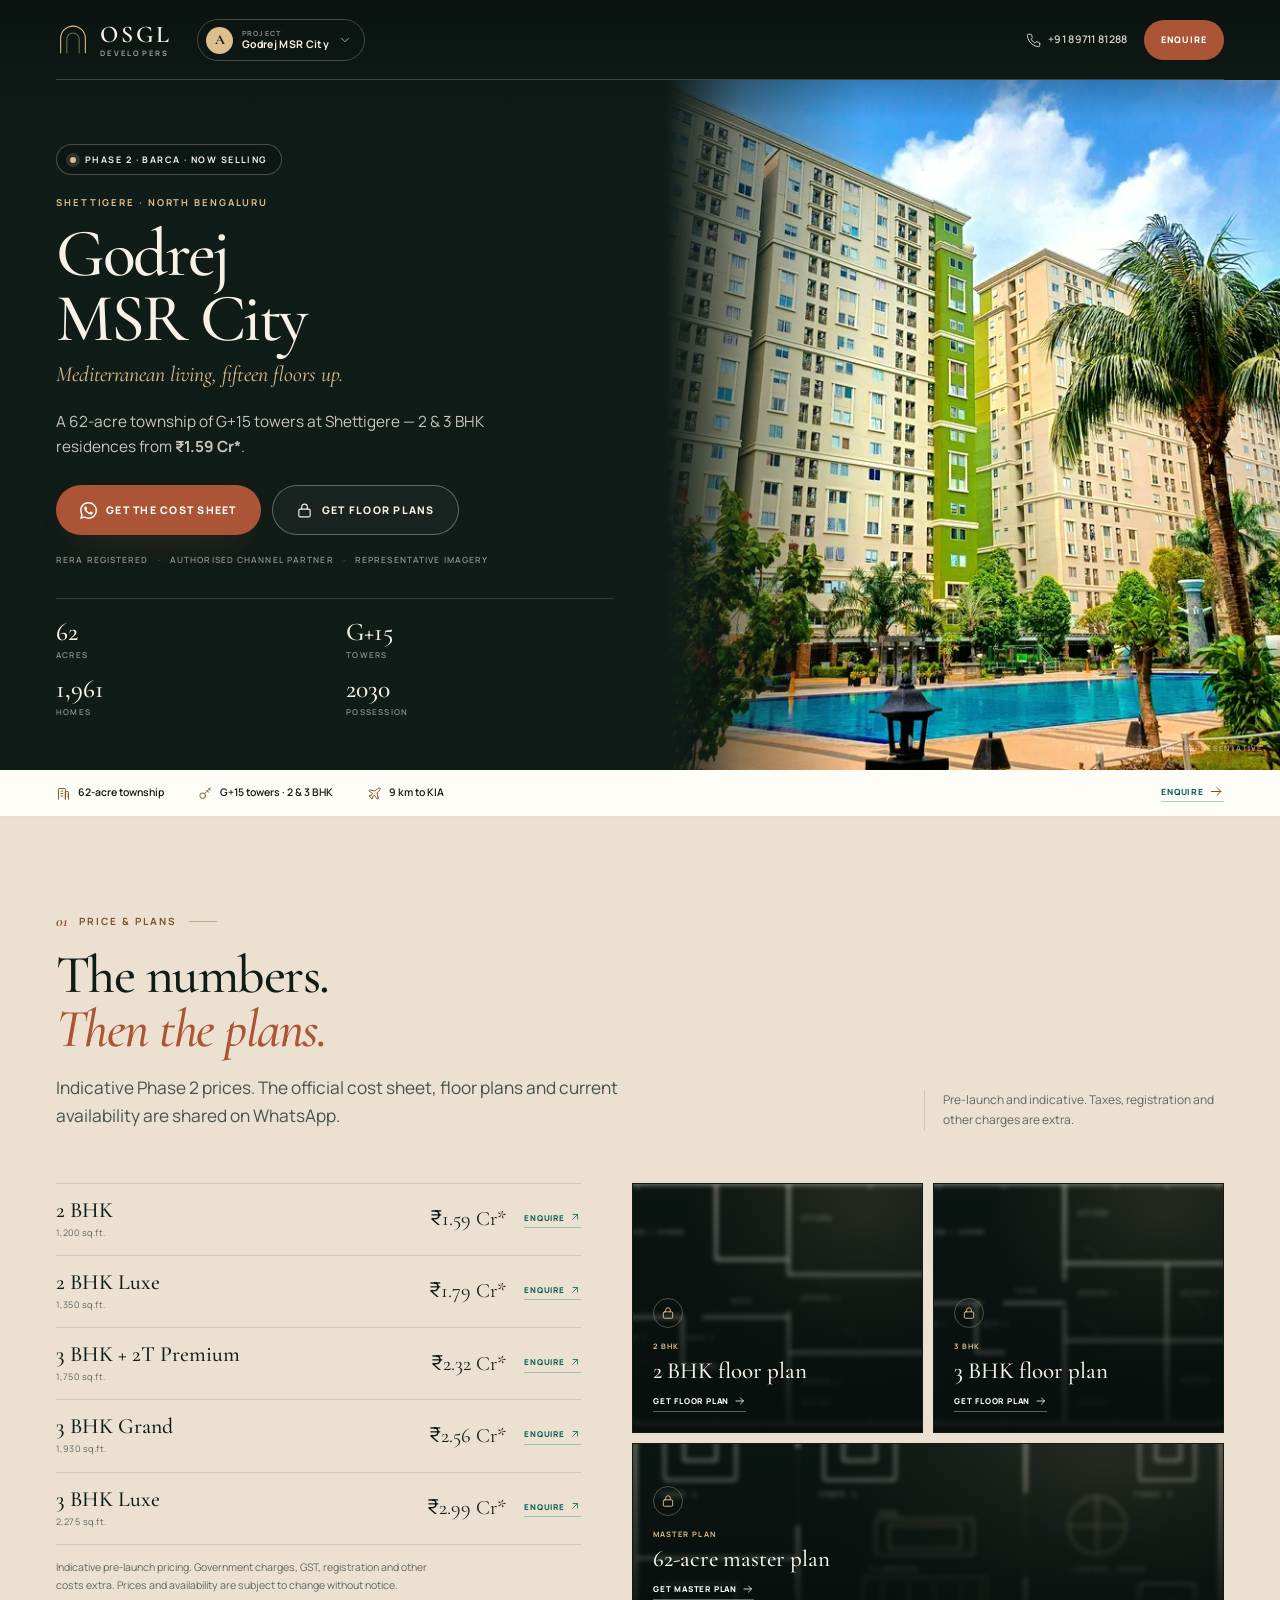
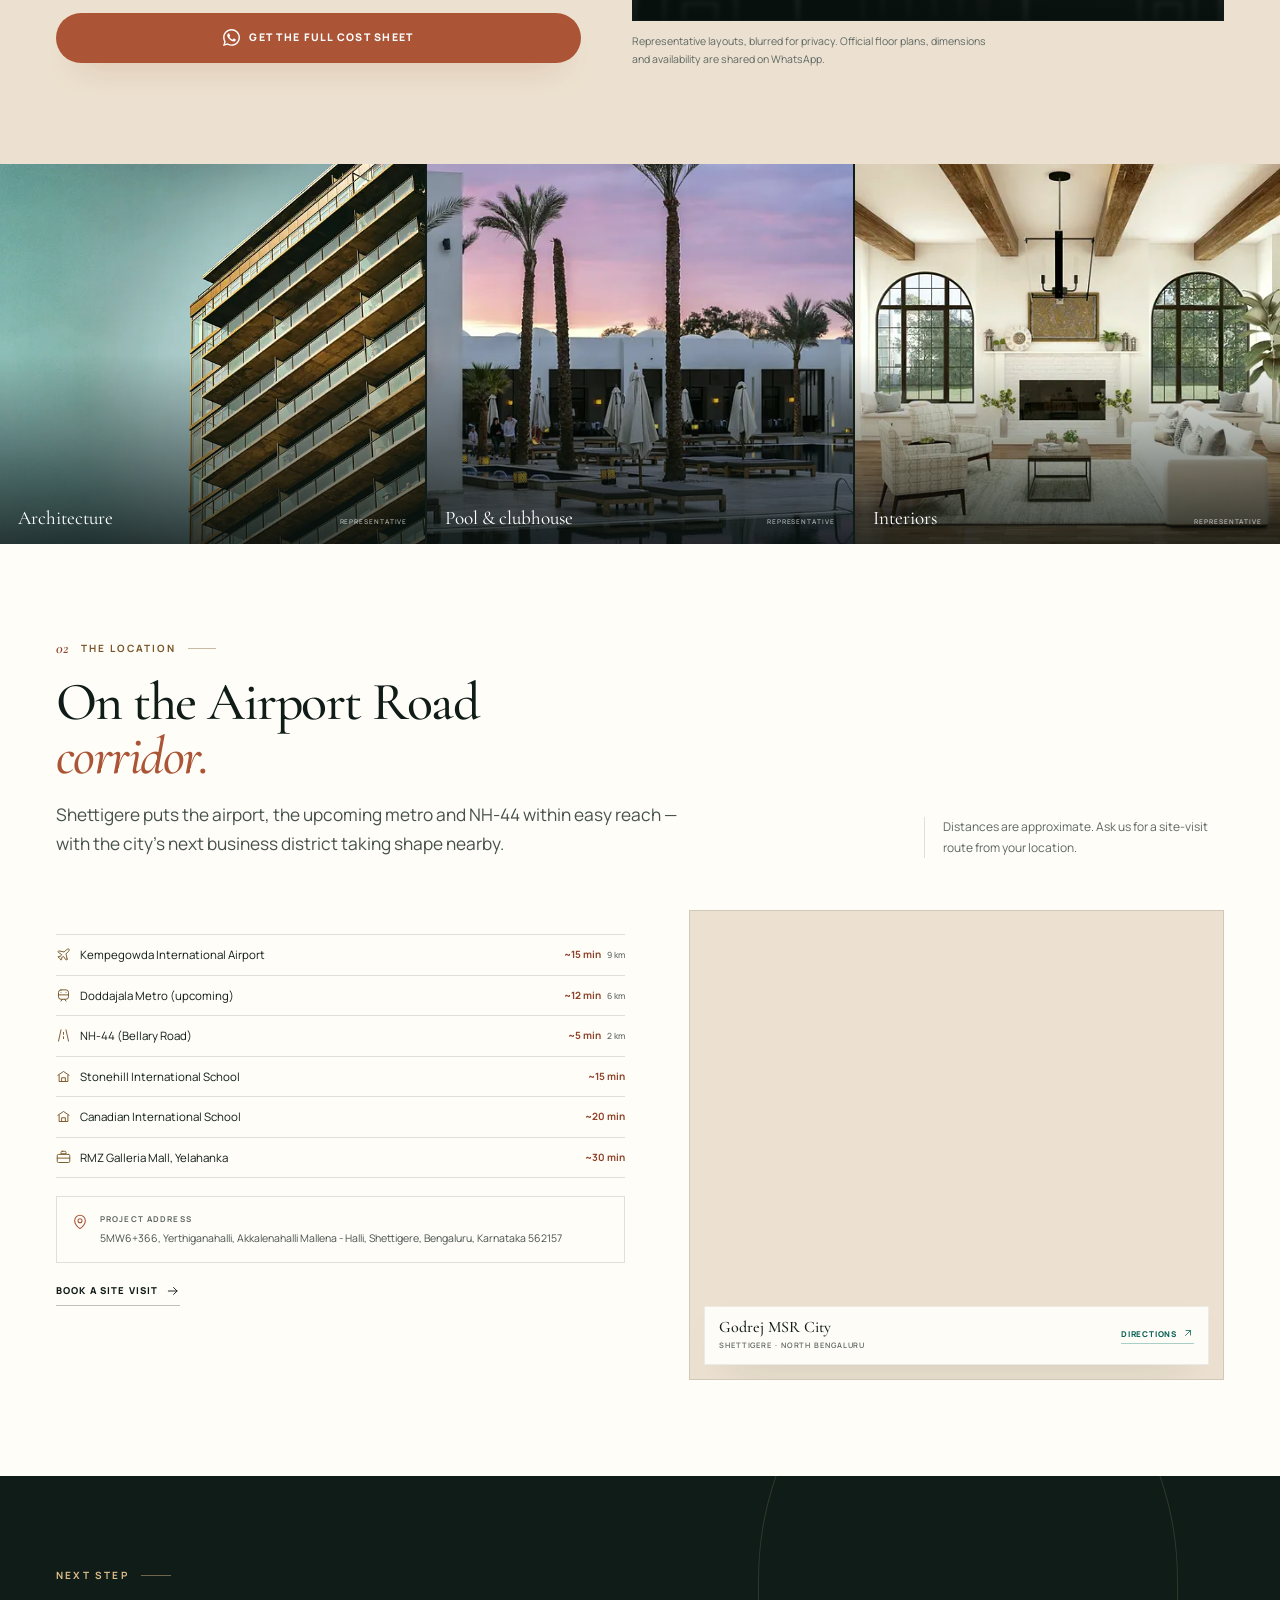
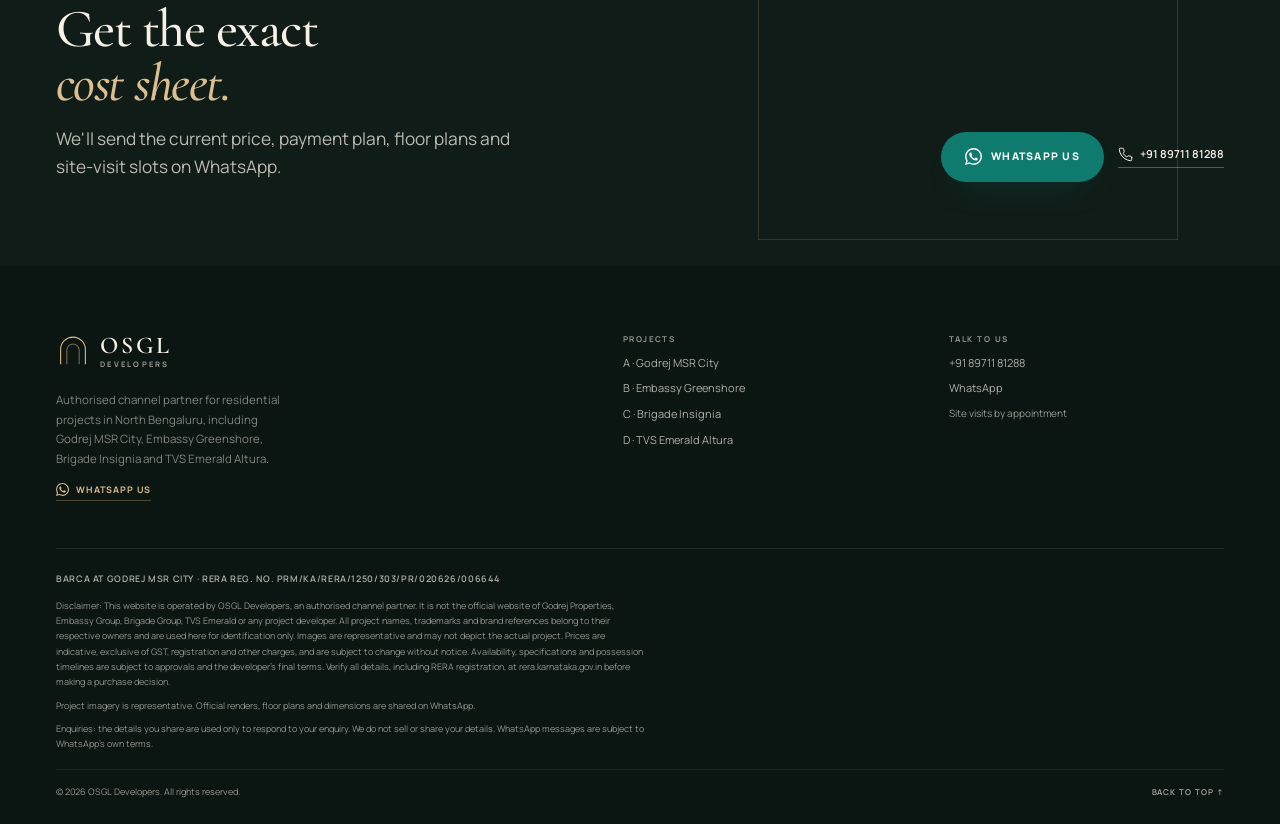
==== commit a33ade7f: "Added real projects , 4 in total, change the hero of godrej" ====
--- a/godrej-msr-city/index.html
+++ b/godrej-msr-city/index.html
@@ -4,22 +4,22 @@
   <meta charset="UTF-8">
   <meta name="viewport" content="width=device-width, initial-scale=1">
   <meta name="theme-color" content="#101c18">
-  <title>Godrej MSR City, Shettigere | 62-Acre Township, G+15, 2 &amp; 3 BHK</title>
-  <meta name="description" content="Godrej MSR City at Shettigere — 2 &amp; 3 BHK residences in G+15 towers across a 62-acre township, from ₹1.59 Cr*. Get the cost sheet and floor plans on WhatsApp.">
+  <title>Godrej MSR City | 62-Acre Township, G+15, 2 &amp; 3 BHK</title>
+  <meta name="description" content="Godrej MSR City at Shettigere — 2 & 3 BHK residences in G+15 towers across a 62-acre township, from ₹1.59 Cr*. Get the cost sheet and floor plans on WhatsApp.">
   <link rel="canonical" href="https://osgldevelopers.com/godrej-msr-city/">
   <meta name="robots" content="index, follow, max-image-preview:large">
   <meta property="og:type" content="website">
   <meta property="og:locale" content="en_IN">
   <meta property="og:site_name" content="OSGL Developers">
-  <meta property="og:title" content="Godrej MSR City, Shettigere | 62-Acre Township, G+15, 2 &amp; 3 BHK">
-  <meta property="og:description" content="Godrej MSR City at Shettigere — 2 &amp; 3 BHK residences in G+15 towers across a 62-acre township, from ₹1.59 Cr*. Get the cost sheet and floor plans on WhatsApp.">
+  <meta property="og:title" content="Godrej MSR City | 62-Acre Township, G+15, 2 &amp; 3 BHK">
+  <meta property="og:description" content="Godrej MSR City at Shettigere — 2 & 3 BHK residences in G+15 towers across a 62-acre township, from ₹1.59 Cr*. Get the cost sheet and floor plans on WhatsApp.">
   <meta property="og:url" content="https://osgldevelopers.com/godrej-msr-city/">
   <meta property="og:image" content="https://osgldevelopers.com/assets/img/og-godrej.jpg">
   <meta property="og:image:width" content="1200">
   <meta property="og:image:height" content="630">
   <meta name="twitter:card" content="summary_large_image">
-  <meta name="twitter:title" content="Godrej MSR City, Shettigere | 62-Acre Township, G+15, 2 &amp; 3 BHK">
-  <meta name="twitter:description" content="Godrej MSR City at Shettigere — 2 &amp; 3 BHK residences in G+15 towers across a 62-acre township, from ₹1.59 Cr*. Get the cost sheet and floor plans on WhatsApp.">
+  <meta name="twitter:title" content="Godrej MSR City | 62-Acre Township, G+15, 2 &amp; 3 BHK">
+  <meta name="twitter:description" content="Godrej MSR City at Shettigere — 2 & 3 BHK residences in G+15 towers across a 62-acre township, from ₹1.59 Cr*. Get the cost sheet and floor plans on WhatsApp.">
   <meta name="twitter:image" content="https://osgldevelopers.com/assets/img/og-godrej.jpg">
   <link rel="icon" href="/assets/img/favicon.svg" type="image/svg+xml">
   <link rel="icon" href="/assets/img/favicon-32.png" sizes="32x32" type="image/png">
@@ -28,7 +28,7 @@
   <link rel="preload" href="/assets/fonts/cormorant-garamond-normal-latin.woff2" as="font" type="font/woff2" crossorigin>
   <link rel="preload" href="/assets/fonts/cormorant-garamond-italic-latin.woff2" as="font" type="font/woff2" crossorigin>
   <link rel="preload" href="/assets/fonts/manrope-normal-latin.woff2" as="font" type="font/woff2" crossorigin>
-  <link rel="preload" as="image" type="image/webp" fetchpriority="high" href="/assets/img/tower-a-1280.webp" imagesrcset="/assets/img/tower-a-640.webp 640w, /assets/img/tower-a-960.webp 960w, /assets/img/tower-a-1280.webp 1280w, /assets/img/tower-a-1600.webp 1600w, /assets/img/tower-a-2000.webp 2000w, /assets/img/tower-a-2560.webp 2560w" imagesizes="(max-width: 960px) 100vw, 46vw">
+  <link rel="preload" as="image" type="image/webp" fetchpriority="high" href="/assets/img/godrej-hero-1280.webp" imagesrcset="/assets/img/godrej-hero-640.webp 640w, /assets/img/godrej-hero-960.webp 960w, /assets/img/godrej-hero-1280.webp 1280w, /assets/img/godrej-hero-1600.webp 1600w, /assets/img/godrej-hero-2000.webp 2000w" imagesizes="(max-width: 960px) 80vw, 46vw">
   <link rel="stylesheet" href="/assets/css/fonts.css">
   <link rel="stylesheet" href="/assets/css/styles.css">
   <noscript><style>.reveal{opacity:1!important;transform:none!important}</style></noscript>
@@ -41,8 +41,7 @@
       "@type": "ApartmentComplex",
       "@id": "https://osgldevelopers.com/godrej-msr-city/#project",
       "name": "Godrej MSR City",
-      "alternateName": "Barca at Godrej MSR City",
-      "description": "A 62-acre, Mediterranean-inspired residential township at Shettigere, North Bengaluru, with G+15 towers and 2 and 3 BHK apartments. Possession planned from 2030.",
+      "description": "A 62-acre residential township at Shettigere, North Bengaluru, with G+15 towers and 2 and 3 BHK apartments.",
       "url": "https://osgldevelopers.com/godrej-msr-city/",
       "image": "https://osgldevelopers.com/assets/img/og-godrej.jpg",
       "telephone": "+91-8971181288",
@@ -87,13 +86,6 @@
           "value": true
         }
       ],
-      "offers": {
-        "@type": "Offer",
-        "priceCurrency": "INR",
-        "price": "15900000",
-        "availability": "https://schema.org/PreOrder",
-        "url": "https://osgldevelopers.com/godrej-msr-city/#plans"
-      },
       "identifier": {
         "@type": "PropertyValue",
         "propertyID": "RERA",
@@ -163,8 +155,9 @@
         <div class="ps-panel">
           <p class="ps-title">Switch project</p>
           <a class="ps-item is-current" href="/godrej-msr-city/" aria-current="page"><span class="ps-letter">A</span><span class="ps-copy"><strong>Godrej MSR City</strong><small>Shettigere · Now selling</small></span></a>
-        <a class="ps-item" href="/project-b/"><span class="ps-letter">B</span><span class="ps-copy"><strong>Project B</strong><small>North Bengaluru · Coming soon</small></span></a>
-        <a class="ps-item" href="/project-c/"><span class="ps-letter">C</span><span class="ps-copy"><strong>Project C</strong><small>North Bengaluru · Coming soon</small></span></a>
+        <a class="ps-item" href="/project-b/"><span class="ps-letter">B</span><span class="ps-copy"><strong>Embassy Greenshore</strong><small>Embassy Springs · New launch</small></span></a>
+        <a class="ps-item" href="/project-c/"><span class="ps-letter">C</span><span class="ps-copy"><strong>Brigade Insignia</strong><small>Yelahanka · RERA registered</small></span></a>
+        <a class="ps-item" href="/project-d/"><span class="ps-letter">D</span><span class="ps-copy"><strong>TVS Emerald Altura</strong><small>Sathanur · New launch</small></span></a>
           <a class="ps-all" href="/">View all projects <svg class="icon" aria-hidden="true"><use href="#i-arrow"/></svg></a>
         </div>
       </details>
@@ -173,7 +166,7 @@
           <svg class="icon" aria-hidden="true"><use href="#i-phone"/></svg>
           <span>+91&nbsp;89711&nbsp;81288</span>
         </a>
-        <a class="btn btn-primary btn-sm header-cta" href="https://wa.me/918971181288?text=Hi%20OSGL%2C%20I%20would%20like%20the%20current%20cost%20sheet%20and%20floor%20plans%20for%20Godrej%20MSR%20City%2C%20Shettigere." target="_blank" rel="noopener">Enquire</a>
+        <a class="btn btn-primary btn-sm header-cta" href="https://wa.me/918971181288?text=Hi%20OSGL%2C%20I%20would%20like%20the%20current%20price%20and%20floor%20plans%20for%20Godrej%20MSR%20City%2C%20Shettigere." target="_blank" rel="noopener">Enquire</a>
         <button class="menu-toggle" type="button" aria-label="Open menu" aria-expanded="false" aria-controls="mobile-menu" data-menu-toggle>
           <span class="menu-open-icon"><svg class="icon" aria-hidden="true"><use href="#i-menu"/></svg></span>
           <span class="menu-close-icon"><svg class="icon" aria-hidden="true"><use href="#i-close"/></svg></span>
@@ -185,8 +178,9 @@
     <div class="mobile-menu-main">
       <p class="mobile-label">Projects</p>
       <a class="mobile-project is-current" href="/godrej-msr-city/"><span>A</span><div><strong>Godrej MSR City</strong><small>Shettigere · Now selling</small></div></a>
-        <a class="mobile-project" href="/project-b/"><span>B</span><div><strong>Project B</strong><small>North Bengaluru · Coming soon</small></div></a>
-        <a class="mobile-project" href="/project-c/"><span>C</span><div><strong>Project C</strong><small>North Bengaluru · Coming soon</small></div></a>
+        <a class="mobile-project" href="/project-b/"><span>B</span><div><strong>Embassy Greenshore</strong><small>Embassy Springs · New launch</small></div></a>
+        <a class="mobile-project" href="/project-c/"><span>C</span><div><strong>Brigade Insignia</strong><small>Yelahanka · RERA registered</small></div></a>
+        <a class="mobile-project" href="/project-d/"><span>D</span><div><strong>TVS Emerald Altura</strong><small>Sathanur · New launch</small></div></a>
       <p class="mobile-label mobile-label-gap">On this page</p>
       <div class="mobile-nav">
         <a href="#plans">Price &amp; plans <small>01</small></a>
@@ -194,7 +188,7 @@
       </div>
     </div>
     <div class="mobile-menu-foot">
-      <a class="btn btn-wa btn-block" href="https://wa.me/918971181288?text=Hi%20OSGL%2C%20I%20would%20like%20the%20current%20cost%20sheet%20and%20floor%20plans%20for%20Godrej%20MSR%20City%2C%20Shettigere." target="_blank" rel="noopener">
+      <a class="btn btn-wa btn-block" href="https://wa.me/918971181288?text=Hi%20OSGL%2C%20I%20would%20like%20the%20current%20price%20and%20floor%20plans%20for%20Godrej%20MSR%20City%2C%20Shettigere." target="_blank" rel="noopener">
         <svg class="icon" aria-hidden="true"><use href="#i-whatsapp"/></svg>
         WhatsApp us
       </a>
@@ -213,28 +207,21 @@
         <p class="hero-tagline">Mediterranean living, fifteen floors up.</p>
         <p class="hero-sub">A 62-acre township of G+15 towers at Shettigere — 2 &amp; 3 BHK residences from <strong class="nowrap">₹1.59 Cr*</strong>.</p>
         <div class="hero-actions">
-          <a class="btn btn-primary" href="https://wa.me/918971181288?text=Hi%20OSGL%2C%20I%20would%20like%20the%20current%20cost%20sheet%20and%20floor%20plans%20for%20Godrej%20MSR%20City%2C%20Shettigere." target="_blank" rel="noopener"><svg class="icon" aria-hidden="true"><use href="#i-whatsapp"/></svg>Get the cost sheet</a>
-          <a class="btn btn-ghost" href="https://wa.me/918971181288?text=Hi%20OSGL%2C%20please%20share%20the%20official%20floor%20plans%20and%20current%20price%20for%20Godrej%20MSR%20City%2C%20Shettigere." target="_blank" rel="noopener"><svg class="icon" aria-hidden="true"><use href="#i-lock"/></svg>Get floor plans</a>
+          <a class="btn btn-primary" href="https://wa.me/918971181288?text=Hi%20OSGL%2C%20I%20would%20like%20the%20current%20price%20and%20floor%20plans%20for%20Godrej%20MSR%20City%2C%20Shettigere." target="_blank" rel="noopener"><svg class="icon" aria-hidden="true"><use href="#i-whatsapp"/></svg>Get the cost sheet</a>
+          <a class="btn btn-ghost" href="https://wa.me/918971181288?text=Hi%20OSGL%2C%20please%20share%20the%20official%20floor%20plans%20for%20Godrej%20MSR%20City%2C%20Shettigere." target="_blank" rel="noopener"><svg class="icon" aria-hidden="true"><use href="#i-lock"/></svg>Get floor plans</a>
         </div>
         <p class="hero-note">RERA registered <span>·</span> Authorised channel partner <span>·</span> Representative imagery</p>
-        <div class="hero-facts">
-          <div class="hero-fact"><strong>62</strong><span>Acres</span></div>
-          <div class="hero-fact"><strong>G+15</strong><span>Towers</span></div>
-          <div class="hero-fact"><strong>1,961</strong><span>Homes</span></div>
-          <div class="hero-fact"><strong>2030</strong><span>Possession</span></div>
-        </div>
-      </div>
-      <figure class="project-hero-media">
-        <img src="/assets/img/tower-a-1280.webp" srcset="/assets/img/tower-a-640.webp 640w, /assets/img/tower-a-960.webp 960w, /assets/img/tower-a-1280.webp 1280w, /assets/img/tower-a-1600.webp 1600w, /assets/img/tower-a-2000.webp 2000w, /assets/img/tower-a-2560.webp 2560w" sizes="(max-width: 960px) 100vw, 46vw" alt="A modern G+15 residential tower with glass balconies at golden hour" width="1280" height="1600" fetchpriority="high" decoding="async">
-        <figcaption>Representative imagery</figcaption>
+        <div class="hero-facts"><div class="hero-fact"><strong>62</strong><span>Acres</span></div><div class="hero-fact"><strong>G+15</strong><span>Towers</span></div><div class="hero-fact"><strong>1,961</strong><span>Homes</span></div><div class="hero-fact"><strong>2030</strong><span>Possession</span></div></div>
+      </div>
+      <figure class="project-hero-media hero-pos-bottom">
+        <img src="/assets/img/godrej-hero-1280.webp" srcset="/assets/img/godrej-hero-640.webp 640w, /assets/img/godrej-hero-960.webp 960w, /assets/img/godrej-hero-1280.webp 1280w, /assets/img/godrej-hero-1600.webp 1600w, /assets/img/godrej-hero-2000.webp 2000w" sizes="(max-width: 960px) 80vw, 46vw" alt="A gated residential community with a swimming pool, landscaped gardens and high-rise apartment towers" width="1600" height="2000" fetchpriority="high" decoding="async">
+        <figcaption>Artist's impression · representative</figcaption>
       </figure>
     </section>
     <div class="quick-highlights">
       <div class="container quick-highlights-inner">
-        <span><svg class="icon" aria-hidden="true"><use href="#i-building"/></svg>62-acre township</span>
-        <span><svg class="icon" aria-hidden="true"><use href="#i-key"/></svg>G+15 towers · 2 &amp; 3 BHK</span>
-        <span><svg class="icon" aria-hidden="true"><use href="#i-plane"/></svg>9 km to KIA</span>
-        <a href="https://wa.me/918971181288?text=Hi%20OSGL%2C%20I%20would%20like%20the%20current%20cost%20sheet%20and%20floor%20plans%20for%20Godrej%20MSR%20City%2C%20Shettigere." target="_blank" rel="noopener">Enquire <svg class="icon" aria-hidden="true"><use href="#i-arrow"/></svg></a>
+        <span><svg class="icon" aria-hidden="true"><use href="#i-building"/></svg>62-acre township</span><span><svg class="icon" aria-hidden="true"><use href="#i-key"/></svg>G+15 towers · 2 &amp; 3 BHK</span><span><svg class="icon" aria-hidden="true"><use href="#i-plane"/></svg>9 km to KIA</span>
+        <a href="https://wa.me/918971181288?text=Hi%20OSGL%2C%20I%20would%20like%20the%20current%20price%20and%20floor%20plans%20for%20Godrej%20MSR%20City%2C%20Shettigere." target="_blank" rel="noopener">Enquire <svg class="icon" aria-hidden="true"><use href="#i-arrow"/></svg></a>
       </div>
     </div>
     <section class="section section-cream" id="plans" aria-labelledby="plans-title">
@@ -275,7 +262,7 @@
                 <a class="price-cta" href="https://wa.me/918971181288?text=Hi%20OSGL%2C%20please%20share%20the%20cost%20sheet%20for%20the%203%20BHK%20Luxe%20%282%2C275%20sq.ft.%29%20at%20Godrej%20MSR%20City." target="_blank" rel="noopener">Enquire <svg class="icon" aria-hidden="true"><use href="#i-arrow-up"/></svg></a>
               </div>
             <p class="fineprint">Indicative pre-launch pricing. Government charges, GST, registration and other costs extra. Prices and availability are subject to change without notice.</p>
-            <a class="btn btn-primary" href="https://wa.me/918971181288?text=Hi%20OSGL%2C%20please%20share%20the%20full%20cost%20sheet%20and%20payment%20plan%20for%20Godrej%20MSR%20City." target="_blank" rel="noopener"><svg class="icon" aria-hidden="true"><use href="#i-whatsapp"/></svg>Get the full cost sheet</a>
+            <a class="btn btn-primary" href="https://wa.me/918971181288?text=Hi%20OSGL%2C%20I%20would%20like%20the%20current%20price%20and%20floor%20plans%20for%20Godrej%20MSR%20City%2C%20Shettigere." target="_blank" rel="noopener"><svg class="icon" aria-hidden="true"><use href="#i-whatsapp"/></svg>Get the full cost sheet</a>
           </div>
           <div class="plan-grid">
             <a class="plan-card" href="https://wa.me/918971181288?text=Hi%20OSGL%2C%20please%20share%20the%20official%202%20BHK%20floor%20plan%20and%20current%20price%20at%20Godrej%20MSR%20City." target="_blank" rel="noopener">
@@ -336,14 +323,12 @@
         </div>
         <div class="location-grid">
           <div class="location-copy">
-            <ul class="distance-list">
-              <li><span class="distance-name"><svg class="icon" aria-hidden="true"><use href="#i-plane"/></svg>Kempegowda International Airport</span><span class="distance-value">~15 min <small>9 km</small></span></li>
+            <ul class="distance-list">              <li><span class="distance-name"><svg class="icon" aria-hidden="true"><use href="#i-plane"/></svg>Kempegowda International Airport</span><span class="distance-value">~15 min <small>9 km</small></span></li>
               <li><span class="distance-name"><svg class="icon" aria-hidden="true"><use href="#i-train"/></svg>Doddajala Metro (upcoming)</span><span class="distance-value">~12 min <small>6 km</small></span></li>
               <li><span class="distance-name"><svg class="icon" aria-hidden="true"><use href="#i-road"/></svg>NH-44 (Bellary Road)</span><span class="distance-value">~5 min <small>2 km</small></span></li>
               <li><span class="distance-name"><svg class="icon" aria-hidden="true"><use href="#i-school"/></svg>Stonehill International School</span><span class="distance-value">~15 min</span></li>
               <li><span class="distance-name"><svg class="icon" aria-hidden="true"><use href="#i-school"/></svg>Canadian International School</span><span class="distance-value">~20 min</span></li>
-              <li><span class="distance-name"><svg class="icon" aria-hidden="true"><use href="#i-briefcase"/></svg>RMZ Galleria Mall, Yelahanka</span><span class="distance-value">~30 min</span></li>
-            </ul>
+              <li><span class="distance-name"><svg class="icon" aria-hidden="true"><use href="#i-briefcase"/></svg>RMZ Galleria Mall, Yelahanka</span><span class="distance-value">~30 min</span></li></ul>
             <div class="address-box">
               <svg class="icon" aria-hidden="true"><use href="#i-pin"/></svg>
               <div><span>Project address</span><p>5MW6+366, Yerthiganahalli, Akkalenahalli Mallena - Halli, Shettigere, Bengaluru, Karnataka 562157</p></div>
@@ -351,10 +336,10 @@
             <a class="link-arrow site-visit-link" href="https://wa.me/918971181288?text=Hi%20OSGL%2C%20I%20would%20like%20to%20book%20a%20site%20visit%20to%20Godrej%20MSR%20City%2C%20Shettigere." target="_blank" rel="noopener">Book a site visit <svg class="icon" aria-hidden="true"><use href="#i-arrow"/></svg></a>
           </div>
           <div class="map-frame">
-            <iframe title="Map showing Godrej MSR City at Shettigere, North Bengaluru" src="https://www.google.com/maps?q=Godrej%20MSR%20City%2C%20Shettigere&amp;z=15&amp;output=embed" loading="lazy" referrerpolicy="no-referrer-when-downgrade" allowfullscreen></iframe>
+            <iframe title="Map showing Godrej MSR City" src="https://www.google.com/maps?q=Godrej%20MSR%20City%2C%20Shettigere&amp;z=15&amp;output=embed" loading="lazy" referrerpolicy="no-referrer-when-downgrade" allowfullscreen></iframe>
             <div class="map-card">
               <div><strong>Godrej MSR City</strong><small>Shettigere · North Bengaluru</small></div>
-              <a href="https://www.google.com/maps/dir/?api=1&amp;destination=Godrej%20MSR%20City%2C%20Shettigere%2C%20Bengaluru" target="_blank" rel="noopener">Directions <svg class="icon" aria-hidden="true"><use href="#i-arrow-up"/></svg></a>
+              <a href="https://www.google.com/maps/dir/?api=1&destination=Godrej%20MSR%20City%2C%20Shettigere%2C%20Bengaluru" target="_blank" rel="noopener">Directions <svg class="icon" aria-hidden="true"><use href="#i-arrow-up"/></svg></a>
             </div>
           </div>
         </div>
@@ -368,7 +353,7 @@
           <p class="lead">We'll send the current price, payment plan, floor plans and site-visit slots on WhatsApp.</p>
         </div>
         <div class="cta-actions">
-          <a class="btn btn-wa" href="https://wa.me/918971181288?text=Hi%20OSGL%2C%20I%20would%20like%20the%20current%20cost%20sheet%20and%20floor%20plans%20for%20Godrej%20MSR%20City%2C%20Shettigere." target="_blank" rel="noopener"><svg class="icon" aria-hidden="true"><use href="#i-whatsapp"/></svg>WhatsApp us</a>
+          <a class="btn btn-wa" href="https://wa.me/918971181288?text=Hi%20OSGL%2C%20I%20would%20like%20the%20current%20price%20and%20floor%20plans%20for%20Godrej%20MSR%20City%2C%20Shettigere." target="_blank" rel="noopener"><svg class="icon" aria-hidden="true"><use href="#i-whatsapp"/></svg>WhatsApp us</a>
           <a class="cta-phone" href="tel:+918971181288"><svg class="icon" aria-hidden="true"><use href="#i-phone"/></svg>+91&nbsp;89711&nbsp;81288</a>
         </div>
       </div>
@@ -384,8 +369,8 @@
           </svg>
           <span class="brand-words"><span class="brand-name">OSGL</span> <span class="brand-sub">Developers</span></span>
         </a>
-        <p>Authorised channel partner for Godrej MSR City and other residential projects in North Bengaluru.</p>
-        <a class="footer-wa" href="https://wa.me/918971181288?text=Hi%20OSGL%2C%20I%20would%20like%20to%20know%20more%20about%20your%20residential%20projects%20in%20North%20Bengaluru." target="_blank" rel="noopener">
+        <p>Authorised channel partner for residential projects in North Bengaluru, including Godrej MSR City, Embassy Greenshore, Brigade Insignia and TVS Emerald Altura.</p>
+        <a class="footer-wa" href="https://wa.me/918971181288?text=Hi%20OSGL%2C%20I%20would%20like%20the%20current%20price%20and%20floor%20plans%20for%20Godrej%20MSR%20City%2C%20Shettigere." target="_blank" rel="noopener">
           <svg class="icon" aria-hidden="true"><use href="#i-whatsapp"/></svg>
           WhatsApp us
         </a>
@@ -393,19 +378,20 @@
       <nav class="footer-nav" aria-label="Projects">
         <h3>Projects</h3>
         <a href="/godrej-msr-city/">A · Godrej MSR City</a>
-        <a href="/project-b/">B · Project B</a>
-        <a href="/project-c/">C · Project C</a>
+        <a href="/project-b/">B · Embassy Greenshore</a>
+        <a href="/project-c/">C · Brigade Insignia</a>
+        <a href="/project-d/">D · TVS Emerald Altura</a>
       </nav>
       <div class="footer-contact">
         <h3>Talk to us</h3>
         <a href="tel:+918971181288">+91&nbsp;89711&nbsp;81288</a>
-        <a href="https://wa.me/918971181288?text=Hi%20OSGL%2C%20I%20would%20like%20to%20know%20more%20about%20your%20residential%20projects%20in%20North%20Bengaluru." target="_blank" rel="noopener">WhatsApp</a>
+        <a href="https://wa.me/918971181288?text=Hi%20OSGL%2C%20I%20would%20like%20the%20current%20price%20and%20floor%20plans%20for%20Godrej%20MSR%20City%2C%20Shettigere." target="_blank" rel="noopener">WhatsApp</a>
         <p>Site visits by appointment</p>
       </div>
     </div>
     <div class="container footer-legal">
       <p class="footer-rera">BARCA AT GODREJ MSR CITY · RERA Reg. No. PRM/KA/RERA/1250/303/PR/020626/006644</p>
-      <p>Disclaimer: This website is operated by OSGL Developers, an authorised channel partner. It is not the official website of Godrej Properties or any project developer. All project names, trademarks and brand references belong to their respective owners and are used here for identification only. Images are representative and may not depict the actual project. Prices are indicative, exclusive of GST, registration and other charges, and are subject to change without notice. Availability, specifications and possession timelines are subject to approvals and the developer's final terms. Verify all details, including RERA registration, at rera.karnataka.gov.in before making a purchase decision.</p>
+      <p>Disclaimer: This website is operated by OSGL Developers, an authorised channel partner. It is not the official website of Godrej Properties, Embassy Group, Brigade Group, TVS Emerald or any project developer. All project names, trademarks and brand references belong to their respective owners and are used here for identification only. Images are representative and may not depict the actual project. Prices are indicative, exclusive of GST, registration and other charges, and are subject to change without notice. Availability, specifications and possession timelines are subject to approvals and the developer's final terms. Verify all details, including RERA registration, at rera.karnataka.gov.in before making a purchase decision.</p>
       <p>Project imagery is representative. Official renders, floor plans and dimensions are shared on WhatsApp.</p>
       <p>Enquiries: the details you share are used only to respond to your enquiry. We do not sell or share your details. WhatsApp messages are subject to WhatsApp's own terms.</p>
       <div class="footer-bottom">
@@ -414,7 +400,7 @@
       </div>
     </div>
   </footer>
-  <a class="float-wa" href="https://wa.me/918971181288?text=Hi%20OSGL%2C%20I%20would%20like%20the%20current%20cost%20sheet%20and%20floor%20plans%20for%20Godrej%20MSR%20City%2C%20Shettigere." target="_blank" rel="noopener" aria-label="Chat with OSGL on WhatsApp">
+  <a class="float-wa" href="https://wa.me/918971181288?text=Hi%20OSGL%2C%20I%20would%20like%20the%20current%20price%20and%20floor%20plans%20for%20Godrej%20MSR%20City%2C%20Shettigere." target="_blank" rel="noopener" aria-label="Chat with OSGL on WhatsApp">
     <svg class="icon" aria-hidden="true"><use href="#i-whatsapp"/></svg>
     <span class="float-label">Chat with us</span>
   </a>
@@ -423,11 +409,11 @@
       <svg class="icon" aria-hidden="true"><use href="#i-phone"/></svg>
       <span>Call</span>
     </a>
-    <a class="mobile-bar-wa" href="https://wa.me/918971181288?text=Hi%20OSGL%2C%20I%20would%20like%20the%20current%20cost%20sheet%20and%20floor%20plans%20for%20Godrej%20MSR%20City%2C%20Shettigere." target="_blank" rel="noopener">
+    <a class="mobile-bar-wa" href="https://wa.me/918971181288?text=Hi%20OSGL%2C%20I%20would%20like%20the%20current%20price%20and%20floor%20plans%20for%20Godrej%20MSR%20City%2C%20Shettigere." target="_blank" rel="noopener">
       <svg class="icon" aria-hidden="true"><use href="#i-whatsapp"/></svg>
       <span>WhatsApp</span>
     </a>
-    <a href="https://wa.me/918971181288?text=Hi%20OSGL%2C%20please%20share%20the%20official%20floor%20plans%20and%20current%20price%20for%20Godrej%20MSR%20City%2C%20Shettigere." target="_blank" rel="noopener">
+    <a href="https://wa.me/918971181288?text=Hi%20OSGL%2C%20please%20share%20the%20official%20floor%20plans%20for%20Godrej%20MSR%20City%2C%20Shettigere." target="_blank" rel="noopener">
       <svg class="icon" aria-hidden="true"><use href="#i-lock"/></svg>
       <span>Floor plan</span>
     </a>
--- a/assets/css/styles.css
+++ b/assets/css/styles.css
@@ -2048,3 +2048,38 @@
 
 .mobile-label-gap { margin-top: 22px; }
 .site-visit-link { margin-top: 20px; }
+
+/* Four-project hub */
+.project-grid.is-four { grid-template-columns: repeat(2, minmax(0, 1fr)); }
+.hub-collage.is-four {
+  grid-template-columns: 1fr 1fr;
+  grid-template-rows: 1fr 1fr;
+  height: min(58vh, 520px);
+  min-height: 390px;
+}
+.hub-collage.is-four .collage-caption strong { font-size: 1.05rem; }
+@media (max-width: 960px) {
+  .hub-collage.is-four { height: 340px; min-height: 0; }
+  .project-grid.is-four .project-card:last-child { grid-column: auto; max-width: none; justify-self: stretch; }
+}
+@media (max-width: 760px) {
+  .hub-collage.is-four { height: 300px; }
+  .hub-collage.is-four .collage-caption strong { font-size: .9rem; }
+  .project-grid.is-four { grid-template-columns: 1fr; }
+  .project-grid.is-four .project-card:last-child { grid-column: auto; }
+}
+@media (max-width: 380px) {
+  .hub-collage.is-four { height: 270px; }
+}
+
+/* Blurred official brochure plans, muted into the dark card */
+.plan-visual--pdf img {
+  filter: grayscale(1) brightness(.62) contrast(1.2) blur(2.2px);
+  opacity: .92;
+}
+.plan-card:hover .plan-visual--pdf img {
+  filter: grayscale(1) brightness(.72) contrast(1.2) blur(1.7px);
+  opacity: .96;
+}
+.hero-pos-bottom img { object-position: center bottom; }
+.project-card-media img, .collage-card img { will-change: transform; }
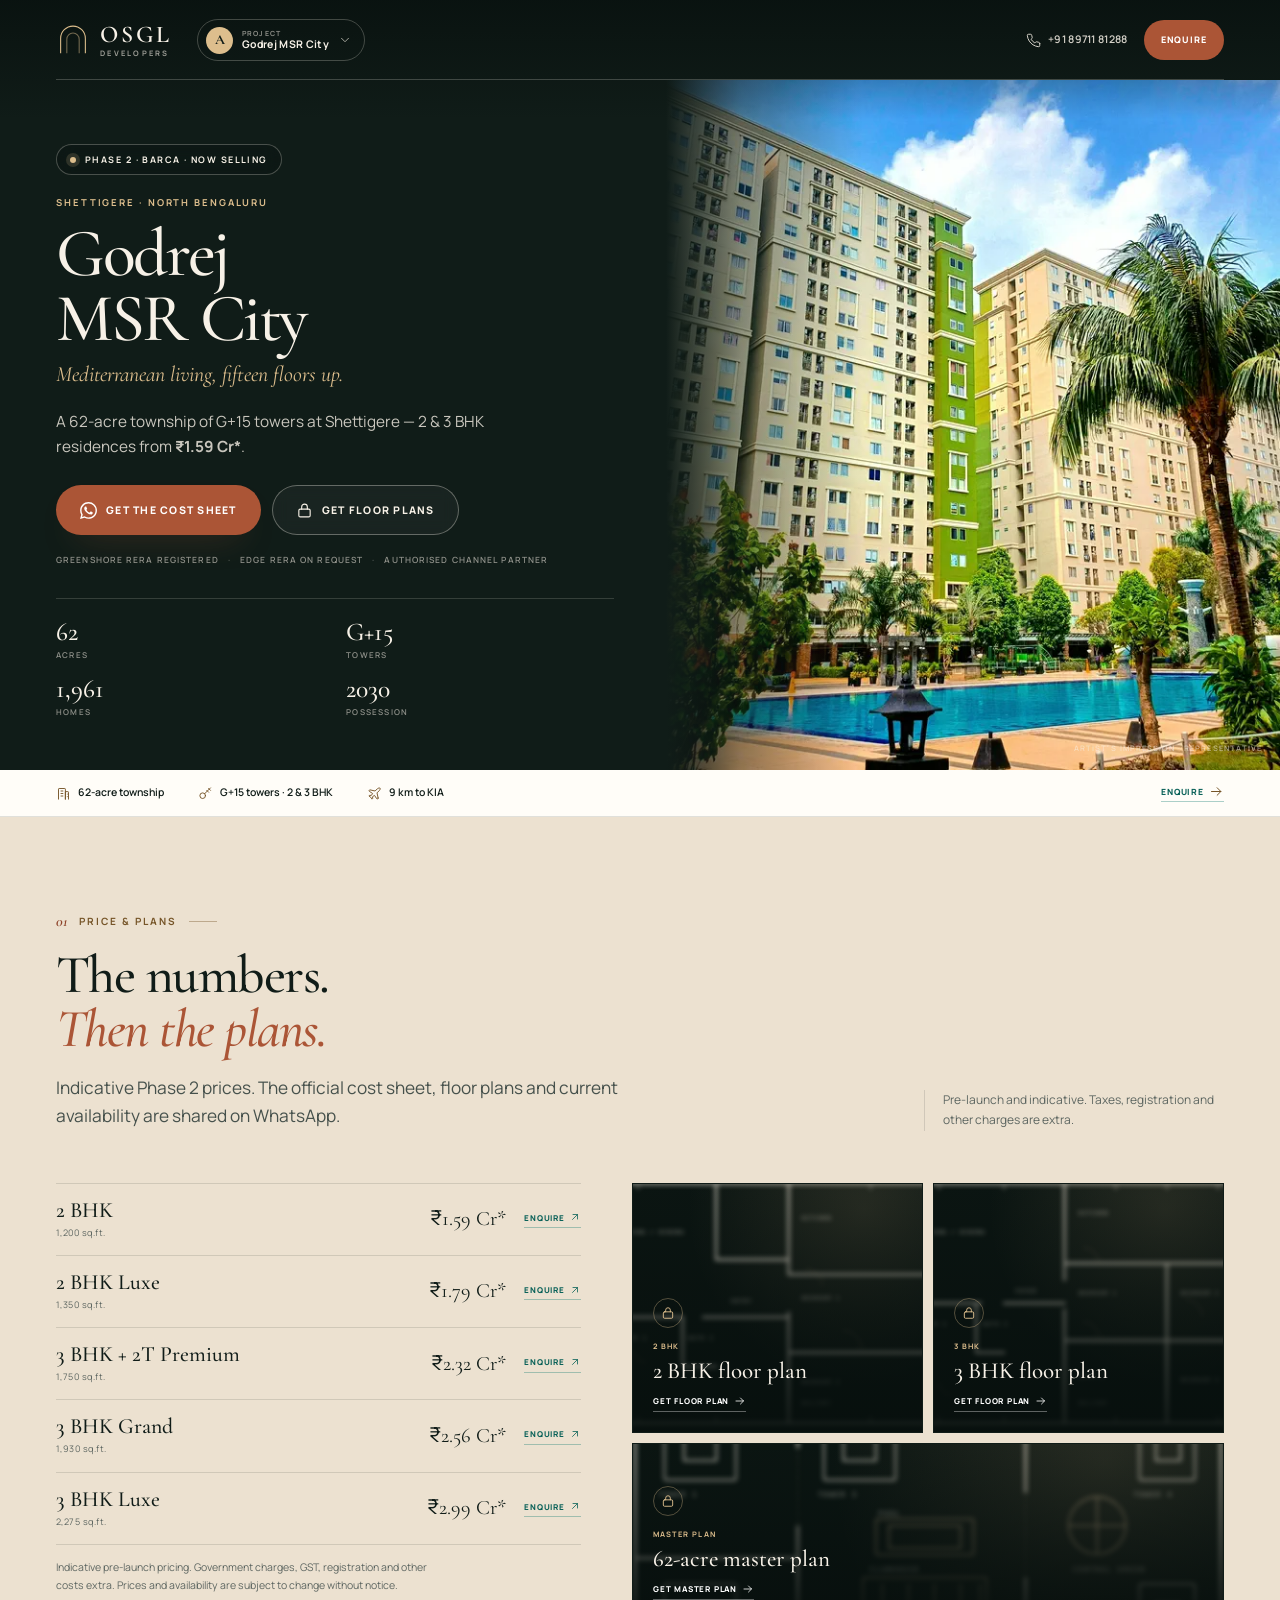
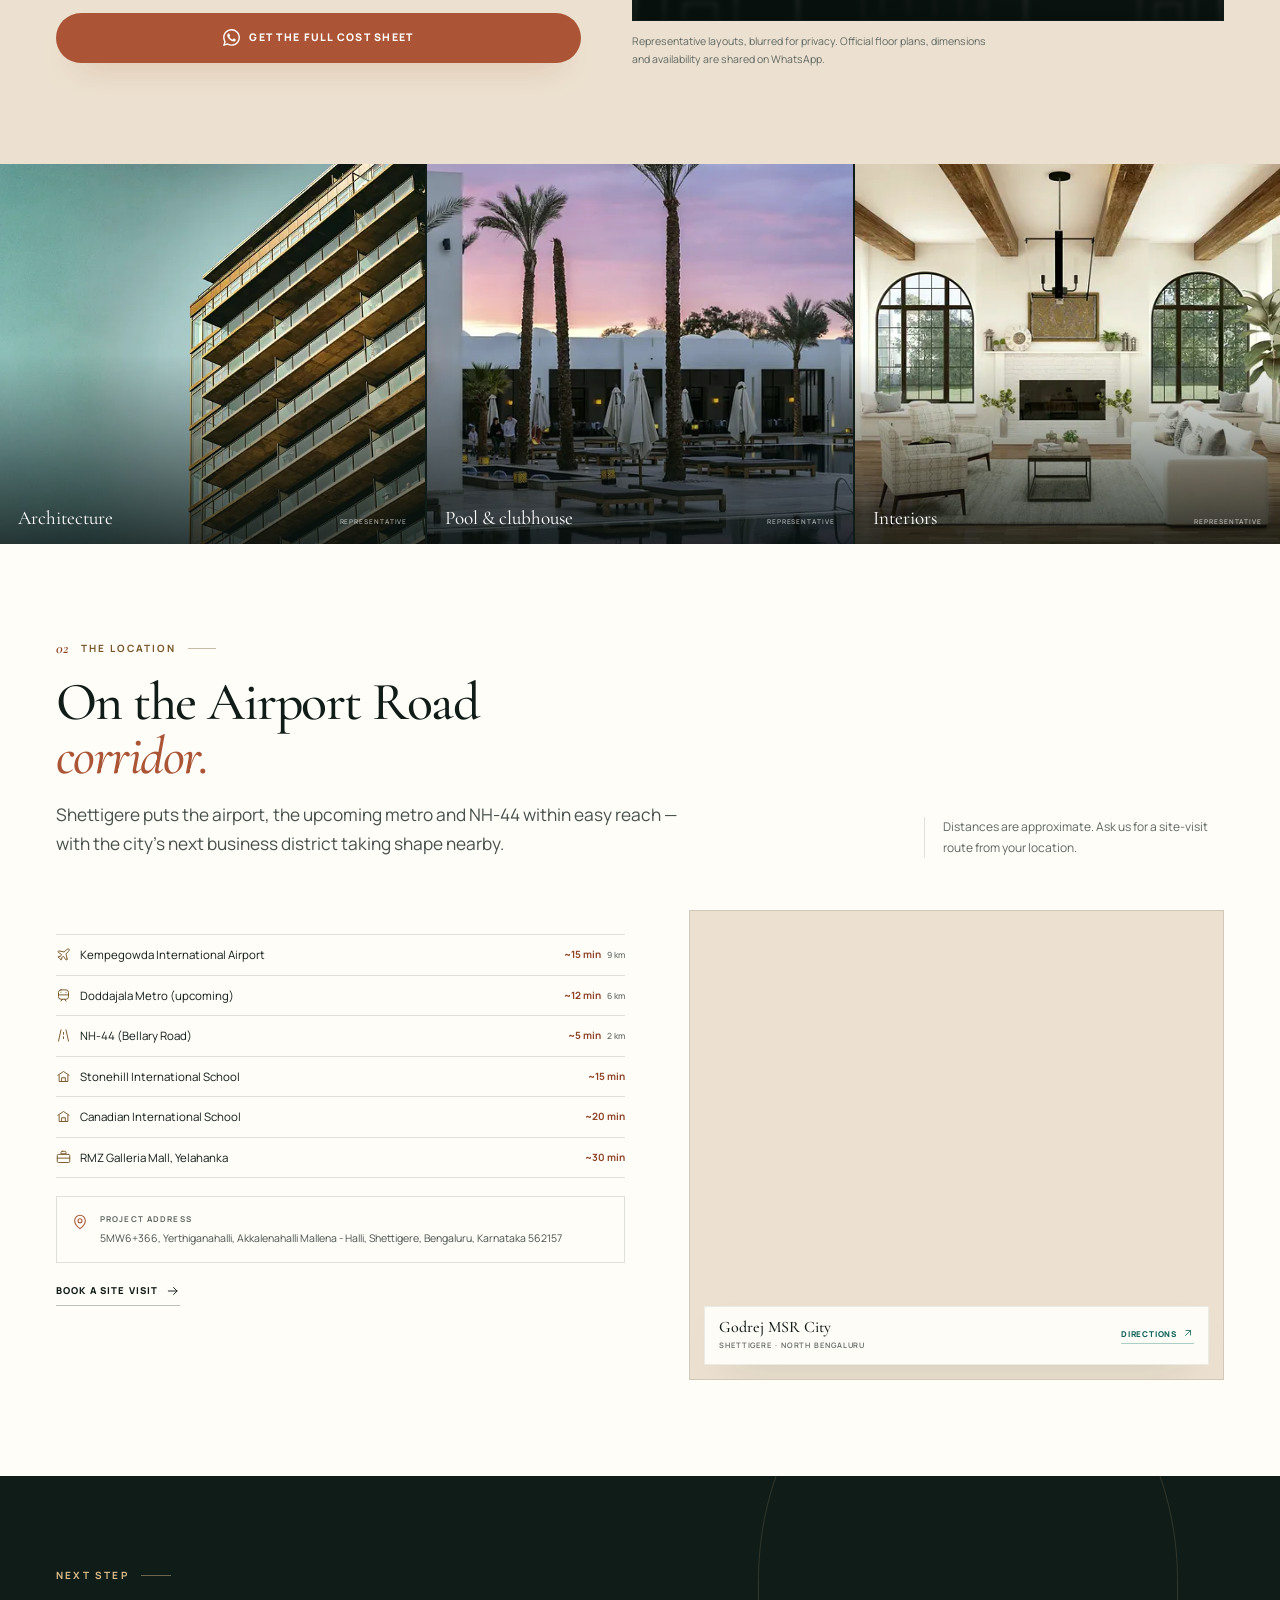
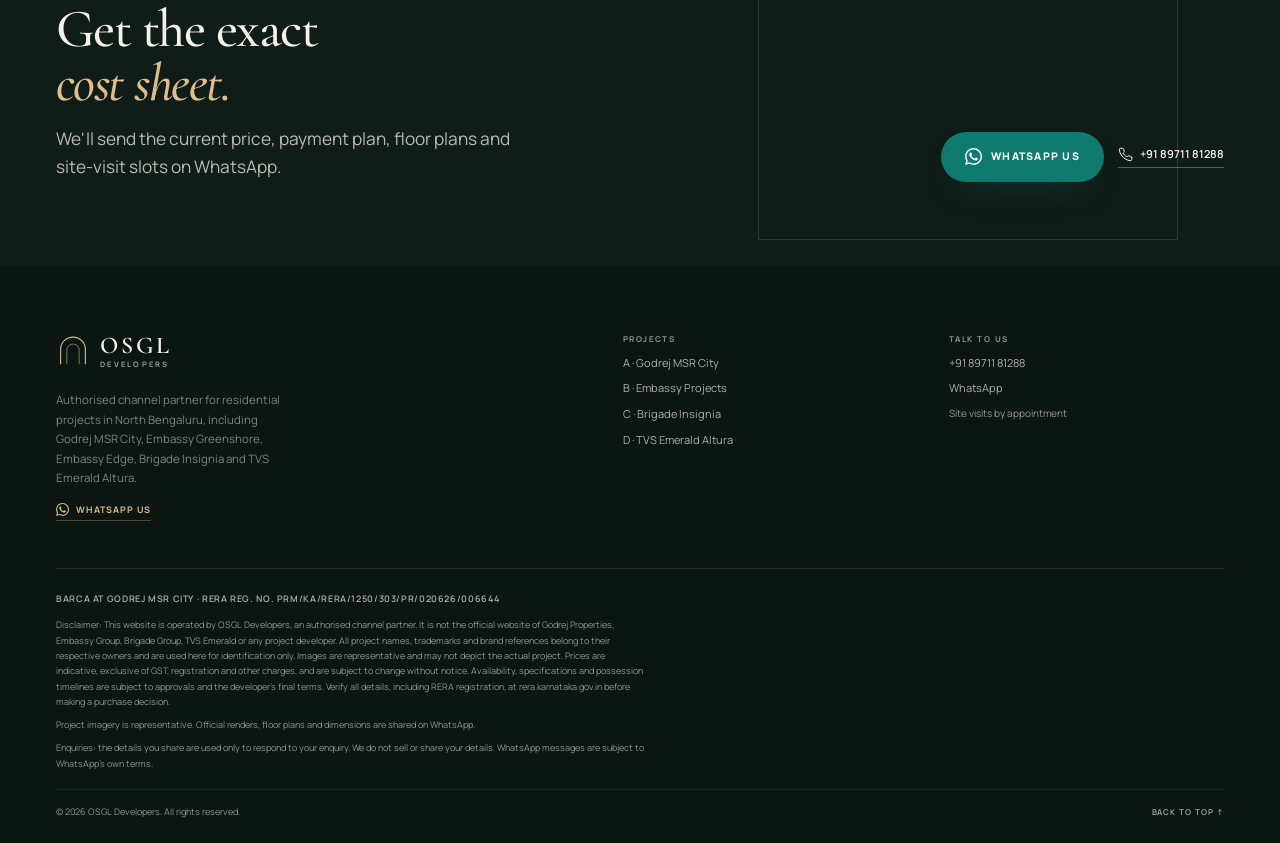
==== commit 9e247ea2: "added 2 embassy projects" ====
--- a/godrej-msr-city/index.html
+++ b/godrej-msr-city/index.html
@@ -155,7 +155,7 @@
         <div class="ps-panel">
           <p class="ps-title">Switch project</p>
           <a class="ps-item is-current" href="/godrej-msr-city/" aria-current="page"><span class="ps-letter">A</span><span class="ps-copy"><strong>Godrej MSR City</strong><small>Shettigere · Now selling</small></span></a>
-        <a class="ps-item" href="/project-b/"><span class="ps-letter">B</span><span class="ps-copy"><strong>Embassy Greenshore</strong><small>Embassy Springs · New launch</small></span></a>
+        <a class="ps-item" href="/project-b/"><span class="ps-letter">B</span><span class="ps-copy"><strong>Embassy Projects</strong><small>Greenshore &amp; Edge</small></span></a>
         <a class="ps-item" href="/project-c/"><span class="ps-letter">C</span><span class="ps-copy"><strong>Brigade Insignia</strong><small>Yelahanka · RERA registered</small></span></a>
         <a class="ps-item" href="/project-d/"><span class="ps-letter">D</span><span class="ps-copy"><strong>TVS Emerald Altura</strong><small>Sathanur · New launch</small></span></a>
           <a class="ps-all" href="/">View all projects <svg class="icon" aria-hidden="true"><use href="#i-arrow"/></svg></a>
@@ -178,7 +178,7 @@
     <div class="mobile-menu-main">
       <p class="mobile-label">Projects</p>
       <a class="mobile-project is-current" href="/godrej-msr-city/"><span>A</span><div><strong>Godrej MSR City</strong><small>Shettigere · Now selling</small></div></a>
-        <a class="mobile-project" href="/project-b/"><span>B</span><div><strong>Embassy Greenshore</strong><small>Embassy Springs · New launch</small></div></a>
+        <a class="mobile-project" href="/project-b/"><span>B</span><div><strong>Embassy Projects</strong><small>Greenshore &amp; Edge</small></div></a>
         <a class="mobile-project" href="/project-c/"><span>C</span><div><strong>Brigade Insignia</strong><small>Yelahanka · RERA registered</small></div></a>
         <a class="mobile-project" href="/project-d/"><span>D</span><div><strong>TVS Emerald Altura</strong><small>Sathanur · New launch</small></div></a>
       <p class="mobile-label mobile-label-gap">On this page</p>
@@ -210,7 +210,7 @@
           <a class="btn btn-primary" href="https://wa.me/918971181288?text=Hi%20OSGL%2C%20I%20would%20like%20the%20current%20price%20and%20floor%20plans%20for%20Godrej%20MSR%20City%2C%20Shettigere." target="_blank" rel="noopener"><svg class="icon" aria-hidden="true"><use href="#i-whatsapp"/></svg>Get the cost sheet</a>
           <a class="btn btn-ghost" href="https://wa.me/918971181288?text=Hi%20OSGL%2C%20please%20share%20the%20official%20floor%20plans%20for%20Godrej%20MSR%20City%2C%20Shettigere." target="_blank" rel="noopener"><svg class="icon" aria-hidden="true"><use href="#i-lock"/></svg>Get floor plans</a>
         </div>
-        <p class="hero-note">RERA registered <span>·</span> Authorised channel partner <span>·</span> Representative imagery</p>
+        <p class="hero-note">Greenshore RERA registered <span>·</span> Edge RERA on request <span>·</span> Authorised channel partner</p>
         <div class="hero-facts"><div class="hero-fact"><strong>62</strong><span>Acres</span></div><div class="hero-fact"><strong>G+15</strong><span>Towers</span></div><div class="hero-fact"><strong>1,961</strong><span>Homes</span></div><div class="hero-fact"><strong>2030</strong><span>Possession</span></div></div>
       </div>
       <figure class="project-hero-media hero-pos-bottom">
@@ -369,7 +369,7 @@
           </svg>
           <span class="brand-words"><span class="brand-name">OSGL</span> <span class="brand-sub">Developers</span></span>
         </a>
-        <p>Authorised channel partner for residential projects in North Bengaluru, including Godrej MSR City, Embassy Greenshore, Brigade Insignia and TVS Emerald Altura.</p>
+        <p>Authorised channel partner for residential projects in North Bengaluru, including Godrej MSR City, Embassy Greenshore, Embassy Edge, Brigade Insignia and TVS Emerald Altura.</p>
         <a class="footer-wa" href="https://wa.me/918971181288?text=Hi%20OSGL%2C%20I%20would%20like%20the%20current%20price%20and%20floor%20plans%20for%20Godrej%20MSR%20City%2C%20Shettigere." target="_blank" rel="noopener">
           <svg class="icon" aria-hidden="true"><use href="#i-whatsapp"/></svg>
           WhatsApp us
@@ -378,7 +378,7 @@
       <nav class="footer-nav" aria-label="Projects">
         <h3>Projects</h3>
         <a href="/godrej-msr-city/">A · Godrej MSR City</a>
-        <a href="/project-b/">B · Embassy Greenshore</a>
+        <a href="/project-b/">B · Embassy Projects</a>
         <a href="/project-c/">C · Brigade Insignia</a>
         <a href="/project-d/">D · TVS Emerald Altura</a>
       </nav>
--- a/assets/css/styles.css
+++ b/assets/css/styles.css
@@ -2083,3 +2083,101 @@
 }
 .hero-pos-bottom img { object-position: center bottom; }
 .project-card-media img, .collage-card img { will-change: transform; }
+
+/* Embassy Greenshore + Edge pair */
+.embassy-pair {
+  display: grid;
+  grid-template-columns: 1fr 1fr;
+  gap: clamp(14px, 2vw, 22px);
+  align-items: stretch;
+}
+.embassy-card {
+  display: flex;
+  flex-direction: column;
+  padding: clamp(18px, 2.2vw, 26px);
+  border: 1px solid var(--line);
+  background: var(--paper);
+}
+.embassy-card-head { margin-bottom: 12px; }
+.embassy-card .eyebrow { margin-bottom: 8px; }
+.embassy-card h3 {
+  margin-bottom: 6px;
+  font-size: clamp(1.5rem, 2.3vw, 1.9rem);
+}
+.embassy-sub {
+  font-size: 10px;
+  line-height: 1.55;
+  letter-spacing: .04em;
+  color: var(--muted-2);
+}
+.price-table {
+  margin-top: 8px;
+  border-top: 1px solid var(--line);
+}
+.price-table-group {
+  margin: 10px 0 2px;
+  font-size: 8px;
+  font-weight: 800;
+  letter-spacing: .14em;
+  text-transform: uppercase;
+  color: var(--gold-deep);
+}
+.price-table-row {
+  display: grid;
+  grid-template-columns: minmax(0, 1fr) auto;
+  gap: 12px;
+  align-items: baseline;
+  padding: 7px 0;
+  border-bottom: 1px solid var(--line);
+}
+.price-table-row strong {
+  display: block;
+  font-size: 12px;
+  font-weight: 700;
+  color: var(--ink);
+}
+.price-table-row small {
+  display: block;
+  margin-top: 1px;
+  font-size: 9px;
+  color: var(--muted-2);
+}
+.price-table-row > span {
+  font-family: var(--font-display);
+  font-size: 1.08rem;
+  line-height: 1;
+  color: var(--ink);
+  white-space: nowrap;
+}
+.embassy-note {
+  margin-top: 12px;
+  font-size: 9.5px;
+  line-height: 1.6;
+  color: var(--muted-2);
+}
+.embassy-note strong { color: var(--ink); }
+.embassy-actions {
+  display: flex;
+  flex-wrap: wrap;
+  gap: 8px;
+  margin-top: auto;
+  padding-top: 14px;
+}
+.embassy-actions .btn { flex: 1 1 auto; }
+.plan-card--request {
+  background:
+    radial-gradient(circle at 85% 10%, rgba(221,190,141,.12), transparent 45%),
+    var(--ink);
+  border-color: rgba(221,190,141,.25);
+}
+.plan-card--request .plan-content { max-width: 480px; }
+.plan-card--request .fineprint { color: rgba(247,241,231,.5); margin-top: 4px; }
+@media (max-width: 960px) {
+  .embassy-pair { grid-template-columns: 1fr; }
+}
+@media (max-width: 760px) {
+  .embassy-card { padding: 18px; }
+  .price-table-row strong { font-size: 11.5px; }
+  .price-table-row > span { font-size: 1rem; }
+  .embassy-actions .btn { flex: 1 1 100%; }
+}
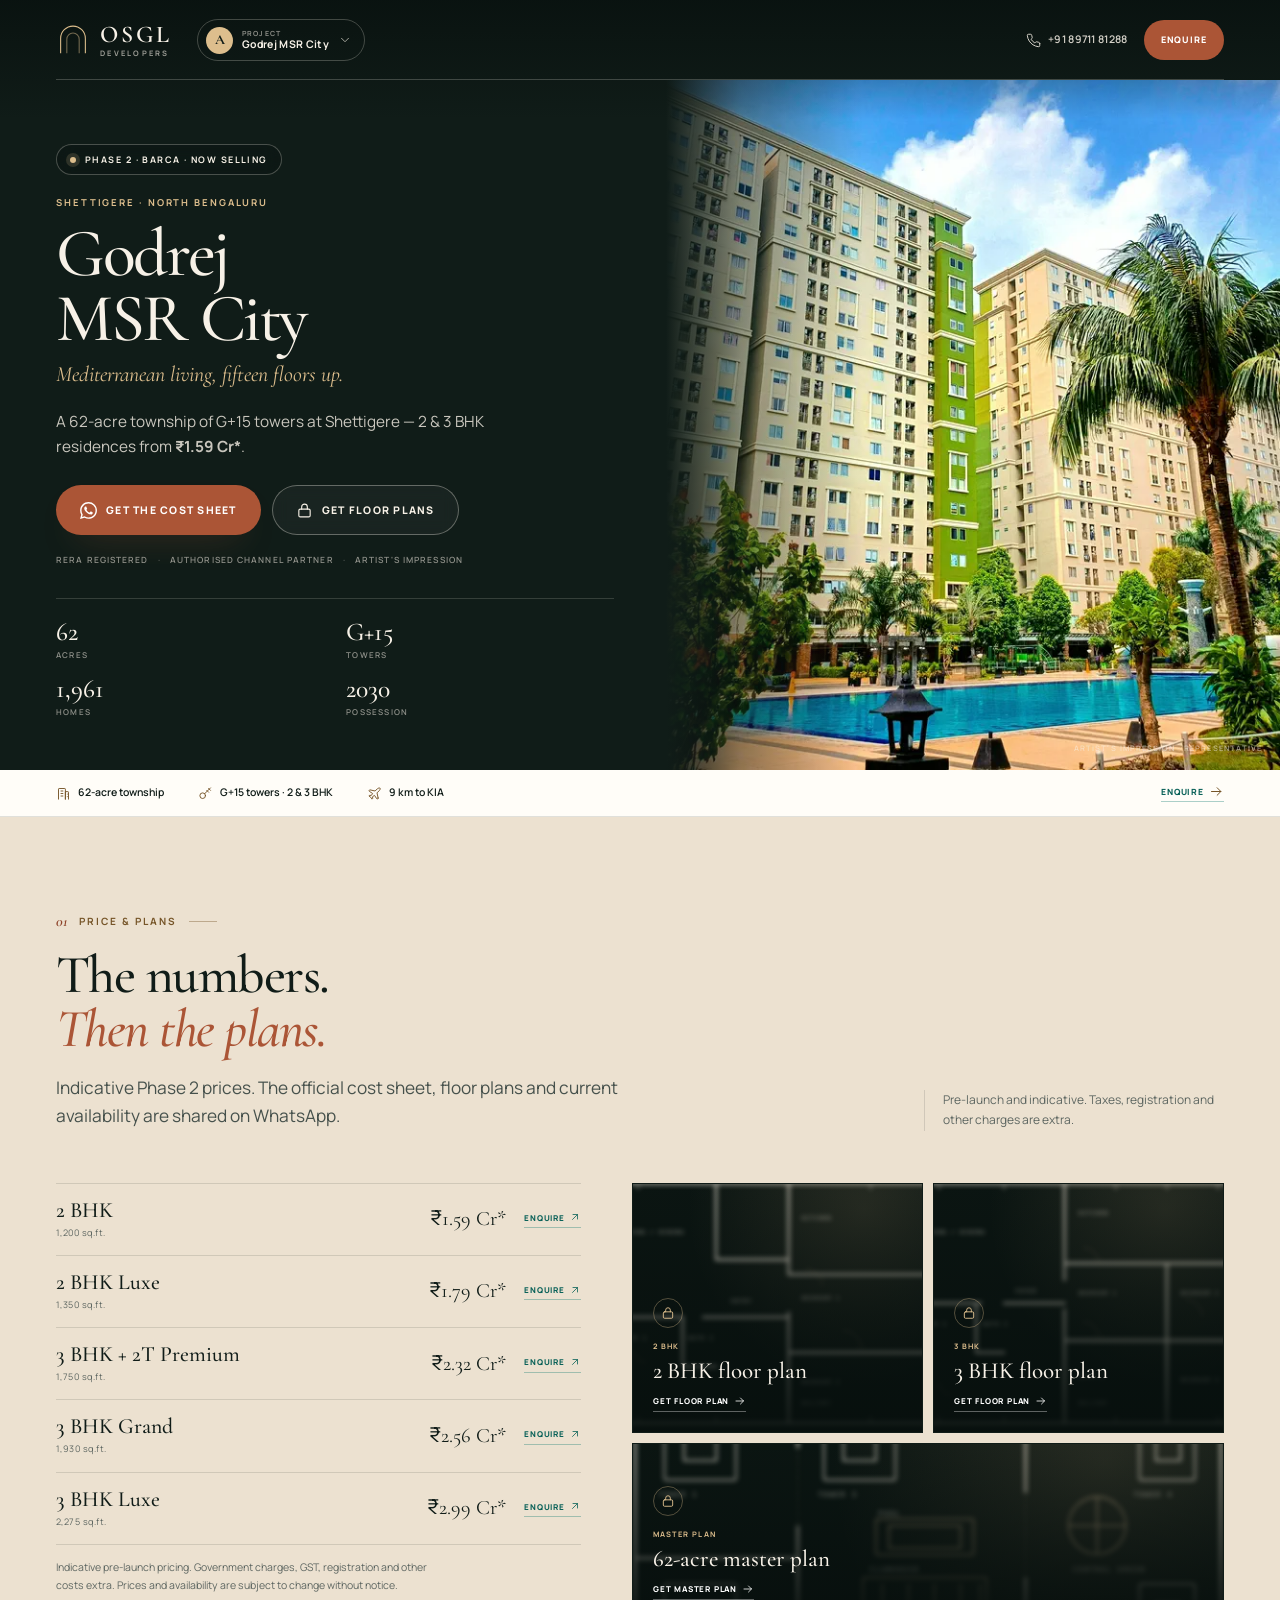
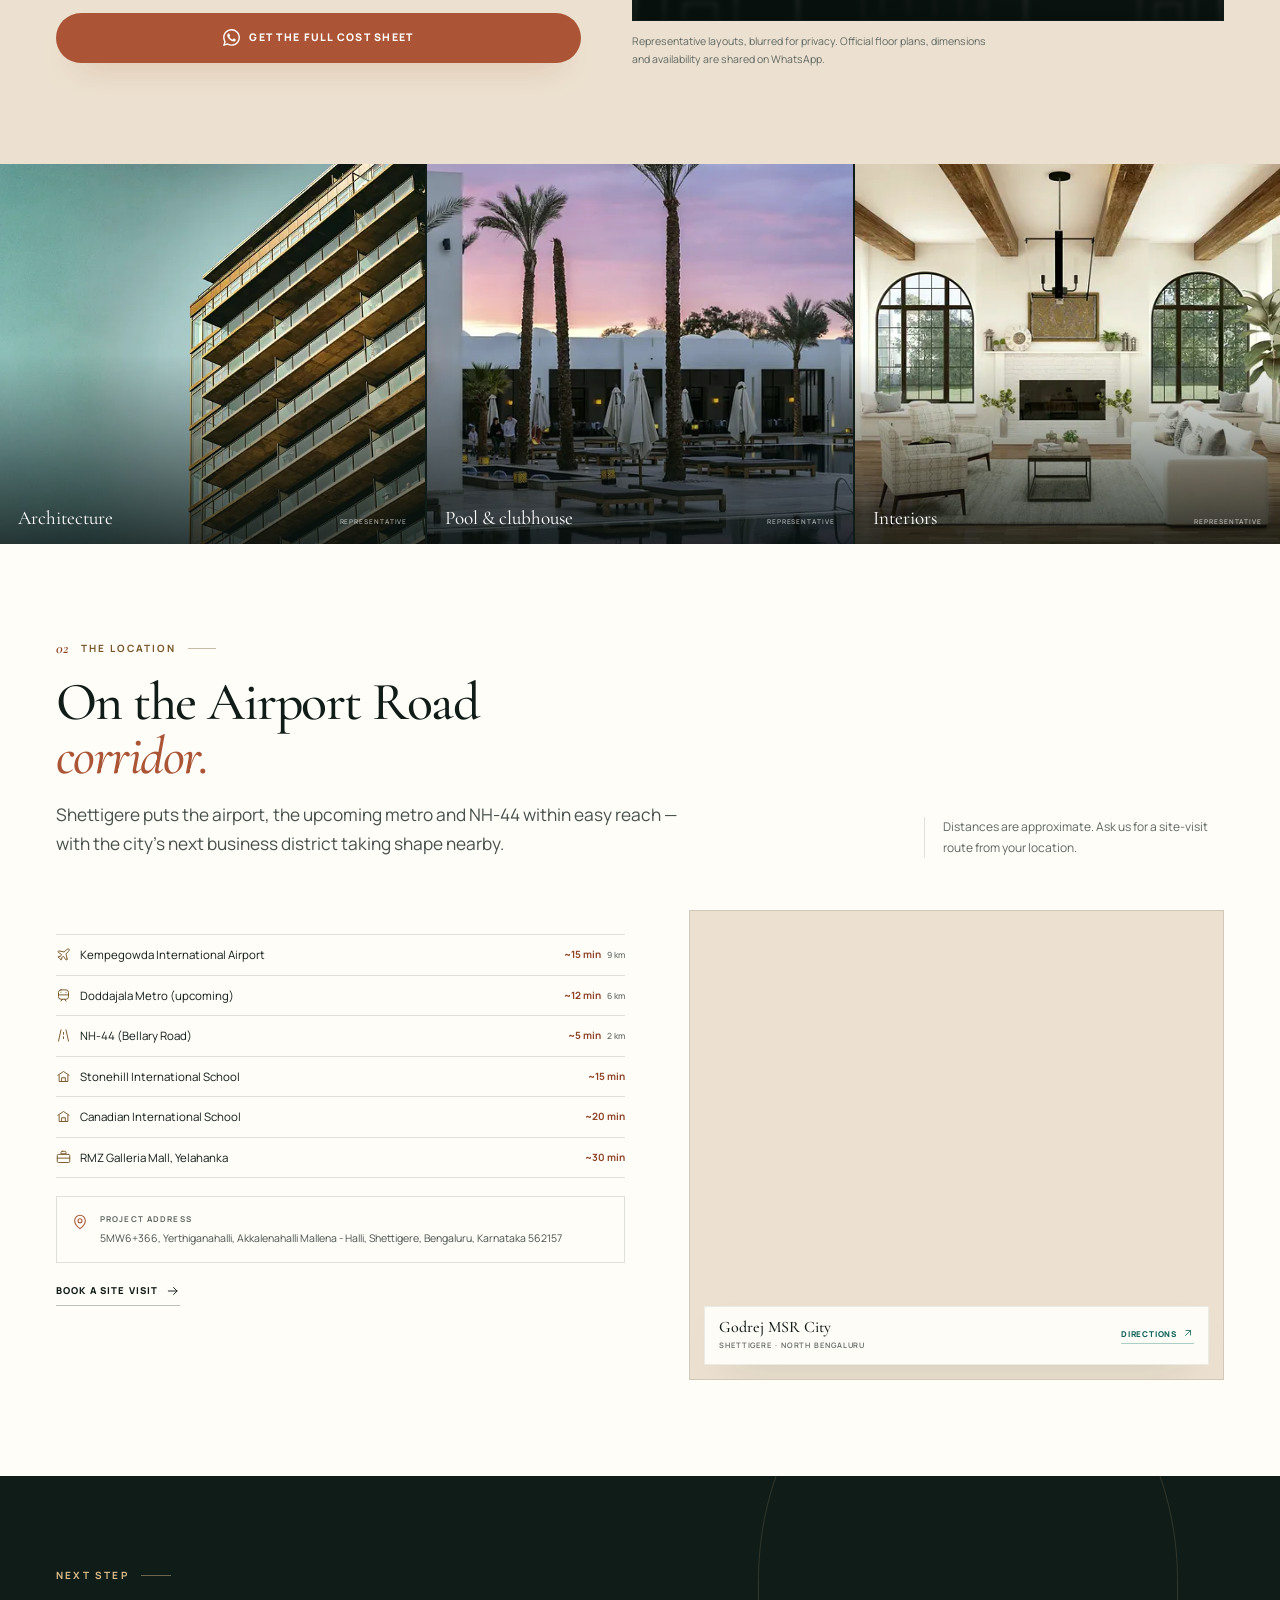
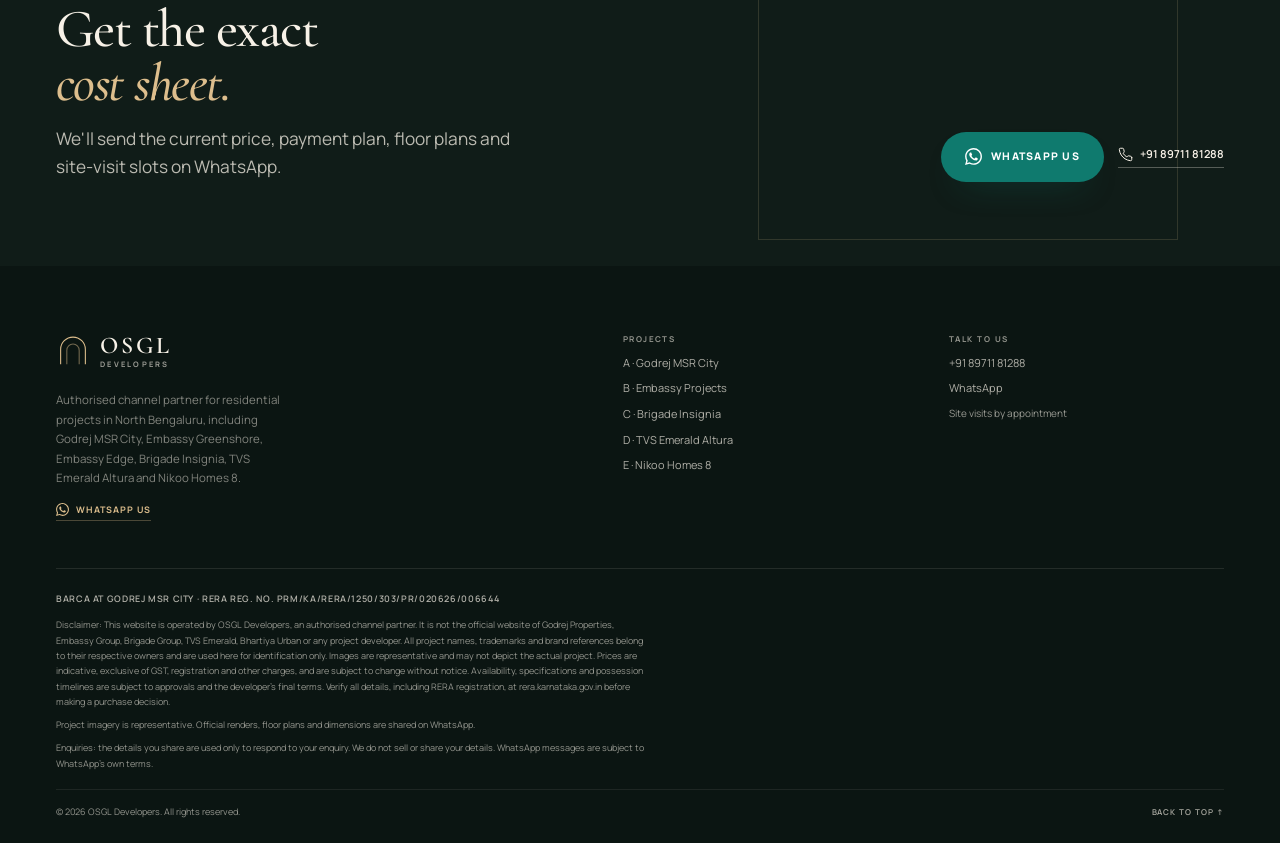
==== commit dea15c9b: "Added nikoo homes 8 as the 5th project" ====
--- a/godrej-msr-city/index.html
+++ b/godrej-msr-city/index.html
@@ -158,6 +158,7 @@
         <a class="ps-item" href="/project-b/"><span class="ps-letter">B</span><span class="ps-copy"><strong>Embassy Projects</strong><small>Greenshore &amp; Edge</small></span></a>
         <a class="ps-item" href="/project-c/"><span class="ps-letter">C</span><span class="ps-copy"><strong>Brigade Insignia</strong><small>Yelahanka · RERA registered</small></span></a>
         <a class="ps-item" href="/project-d/"><span class="ps-letter">D</span><span class="ps-copy"><strong>TVS Emerald Altura</strong><small>Sathanur · New launch</small></span></a>
+        <a class="ps-item" href="/nikoo-homes-8/"><span class="ps-letter">E</span><span class="ps-copy"><strong>Nikoo Homes 8</strong><small>Thanisandra · New launch</small></span></a>
           <a class="ps-all" href="/">View all projects <svg class="icon" aria-hidden="true"><use href="#i-arrow"/></svg></a>
         </div>
       </details>
@@ -181,6 +182,7 @@
         <a class="mobile-project" href="/project-b/"><span>B</span><div><strong>Embassy Projects</strong><small>Greenshore &amp; Edge</small></div></a>
         <a class="mobile-project" href="/project-c/"><span>C</span><div><strong>Brigade Insignia</strong><small>Yelahanka · RERA registered</small></div></a>
         <a class="mobile-project" href="/project-d/"><span>D</span><div><strong>TVS Emerald Altura</strong><small>Sathanur · New launch</small></div></a>
+        <a class="mobile-project" href="/nikoo-homes-8/"><span>E</span><div><strong>Nikoo Homes 8</strong><small>Thanisandra · New launch</small></div></a>
       <p class="mobile-label mobile-label-gap">On this page</p>
       <div class="mobile-nav">
         <a href="#plans">Price &amp; plans <small>01</small></a>
@@ -210,7 +212,7 @@
           <a class="btn btn-primary" href="https://wa.me/918971181288?text=Hi%20OSGL%2C%20I%20would%20like%20the%20current%20price%20and%20floor%20plans%20for%20Godrej%20MSR%20City%2C%20Shettigere." target="_blank" rel="noopener"><svg class="icon" aria-hidden="true"><use href="#i-whatsapp"/></svg>Get the cost sheet</a>
           <a class="btn btn-ghost" href="https://wa.me/918971181288?text=Hi%20OSGL%2C%20please%20share%20the%20official%20floor%20plans%20for%20Godrej%20MSR%20City%2C%20Shettigere." target="_blank" rel="noopener"><svg class="icon" aria-hidden="true"><use href="#i-lock"/></svg>Get floor plans</a>
         </div>
-        <p class="hero-note">Greenshore RERA registered <span>·</span> Edge RERA on request <span>·</span> Authorised channel partner</p>
+        <p class="hero-note">RERA registered <span>·</span> Authorised channel partner <span>·</span> Artist's impression</p>
         <div class="hero-facts"><div class="hero-fact"><strong>62</strong><span>Acres</span></div><div class="hero-fact"><strong>G+15</strong><span>Towers</span></div><div class="hero-fact"><strong>1,961</strong><span>Homes</span></div><div class="hero-fact"><strong>2030</strong><span>Possession</span></div></div>
       </div>
       <figure class="project-hero-media hero-pos-bottom">
@@ -292,6 +294,7 @@
                 <span class="plan-cta">Get master plan <svg class="icon" aria-hidden="true"><use href="#i-arrow"/></svg></span>
               </div>
             </a>
+
             <p class="fineprint">Representative layouts, blurred for privacy. Official floor plans, dimensions and availability are shared on WhatsApp.</p>
           </div>
         </div>
@@ -369,7 +372,7 @@
           </svg>
           <span class="brand-words"><span class="brand-name">OSGL</span> <span class="brand-sub">Developers</span></span>
         </a>
-        <p>Authorised channel partner for residential projects in North Bengaluru, including Godrej MSR City, Embassy Greenshore, Embassy Edge, Brigade Insignia and TVS Emerald Altura.</p>
+        <p>Authorised channel partner for residential projects in North Bengaluru, including Godrej MSR City, Embassy Greenshore, Embassy Edge, Brigade Insignia, TVS Emerald Altura and Nikoo Homes 8.</p>
         <a class="footer-wa" href="https://wa.me/918971181288?text=Hi%20OSGL%2C%20I%20would%20like%20the%20current%20price%20and%20floor%20plans%20for%20Godrej%20MSR%20City%2C%20Shettigere." target="_blank" rel="noopener">
           <svg class="icon" aria-hidden="true"><use href="#i-whatsapp"/></svg>
           WhatsApp us
@@ -381,6 +384,7 @@
         <a href="/project-b/">B · Embassy Projects</a>
         <a href="/project-c/">C · Brigade Insignia</a>
         <a href="/project-d/">D · TVS Emerald Altura</a>
+        <a href="/nikoo-homes-8/">E · Nikoo Homes 8</a>
       </nav>
       <div class="footer-contact">
         <h3>Talk to us</h3>
@@ -391,7 +395,7 @@
     </div>
     <div class="container footer-legal">
       <p class="footer-rera">BARCA AT GODREJ MSR CITY · RERA Reg. No. PRM/KA/RERA/1250/303/PR/020626/006644</p>
-      <p>Disclaimer: This website is operated by OSGL Developers, an authorised channel partner. It is not the official website of Godrej Properties, Embassy Group, Brigade Group, TVS Emerald or any project developer. All project names, trademarks and brand references belong to their respective owners and are used here for identification only. Images are representative and may not depict the actual project. Prices are indicative, exclusive of GST, registration and other charges, and are subject to change without notice. Availability, specifications and possession timelines are subject to approvals and the developer's final terms. Verify all details, including RERA registration, at rera.karnataka.gov.in before making a purchase decision.</p>
+      <p>Disclaimer: This website is operated by OSGL Developers, an authorised channel partner. It is not the official website of Godrej Properties, Embassy Group, Brigade Group, TVS Emerald, Bhartiya Urban or any project developer. All project names, trademarks and brand references belong to their respective owners and are used here for identification only. Images are representative and may not depict the actual project. Prices are indicative, exclusive of GST, registration and other charges, and are subject to change without notice. Availability, specifications and possession timelines are subject to approvals and the developer's final terms. Verify all details, including RERA registration, at rera.karnataka.gov.in before making a purchase decision.</p>
       <p>Project imagery is representative. Official renders, floor plans and dimensions are shared on WhatsApp.</p>
       <p>Enquiries: the details you share are used only to respond to your enquiry. We do not sell or share your details. WhatsApp messages are subject to WhatsApp's own terms.</p>
       <div class="footer-bottom">
--- a/assets/css/styles.css
+++ b/assets/css/styles.css
@@ -2181,3 +2181,80 @@
   .price-table-row > span { font-size: 1rem; }
   .embassy-actions .btn { flex: 1 1 100%; }
 }
+
+/* Five-project hub: the newest project gets a full-width closing card */
+.project-grid.is-five { grid-template-columns: repeat(2, minmax(0, 1fr)); }
+.project-card.is-wide {
+  grid-column: 1 / -1;
+  display: grid;
+  grid-template-columns: 1.05fr 1fr;
+}
+.project-card.is-wide .project-card-media {
+  aspect-ratio: auto;
+  min-height: 390px;
+  height: 100%;
+}
+.project-card.is-wide .project-card-body {
+  padding: clamp(24px, 3.2vw, 42px);
+}
+.project-card.is-wide .project-name {
+  font-size: clamp(2rem, 3.1vw, 2.9rem);
+  margin-bottom: 14px;
+}
+.project-card.is-wide .project-meta {
+  font-size: 12.5px;
+  gap: 7px;
+  margin-bottom: 22px;
+}
+.project-card.is-wide .project-price strong { font-size: 1.65rem; }
+.project-card.is-wide .project-actions { margin-top: 20px; }
+@media (max-width: 960px) {
+  .project-grid.is-five { grid-template-columns: repeat(2, minmax(0, 1fr)); }
+  .project-card.is-wide { max-width: none; width: 100%; }
+  .project-card.is-wide .project-card-media { min-height: 320px; }
+}
+@media (max-width: 760px) {
+  .project-grid.is-five { grid-template-columns: 1fr; }
+  .project-card.is-wide { display: flex; flex-direction: column; }
+  .project-card.is-wide .project-card-media {
+    aspect-ratio: 4 / 3;
+    min-height: 0;
+    height: auto;
+  }
+  .project-card.is-wide .project-card-body { padding: 18px; }
+  .project-card.is-wide .project-name { font-size: 2rem; }
+}
+
+.project-desc {
+  margin: 2px 0 22px;
+  max-width: 46ch;
+  font-size: 12.5px;
+  line-height: 1.65;
+  color: var(--muted);
+}
+.project-card.is-wide .project-desc { max-width: 40ch; }
+@media (max-width: 760px) {
+  .project-desc { margin-bottom: 16px; font-size: 11.5px; }
+}
+
+/* Clear master-plan card (only for plans the developer publishes openly) */
+.plan-card--clear .plan-visual img {
+  filter: none;
+  opacity: 1;
+  transform: scale(1);
+}
+.plan-card--clear::after {
+  background:
+    linear-gradient(180deg, rgba(7, 15, 13, 0) 42%, rgba(7, 15, 13, .92) 100%),
+    linear-gradient(90deg, rgba(7, 15, 13, .12), transparent 40%);
+}
+
+.plan-card--tall { min-height: 360px; }
+@media (max-width: 760px) {
+  .plan-card--tall { min-height: 260px; }
+}
+
+/* Clear master plan sits on a warm mat so the whole sheet is visible */
+.plan-card--clear { background: var(--sand); }
+.plan-card--clear .plan-visual { inset: 0; background: var(--sand); }
+.plan-card--clear .plan-visual img { object-fit: contain; }
